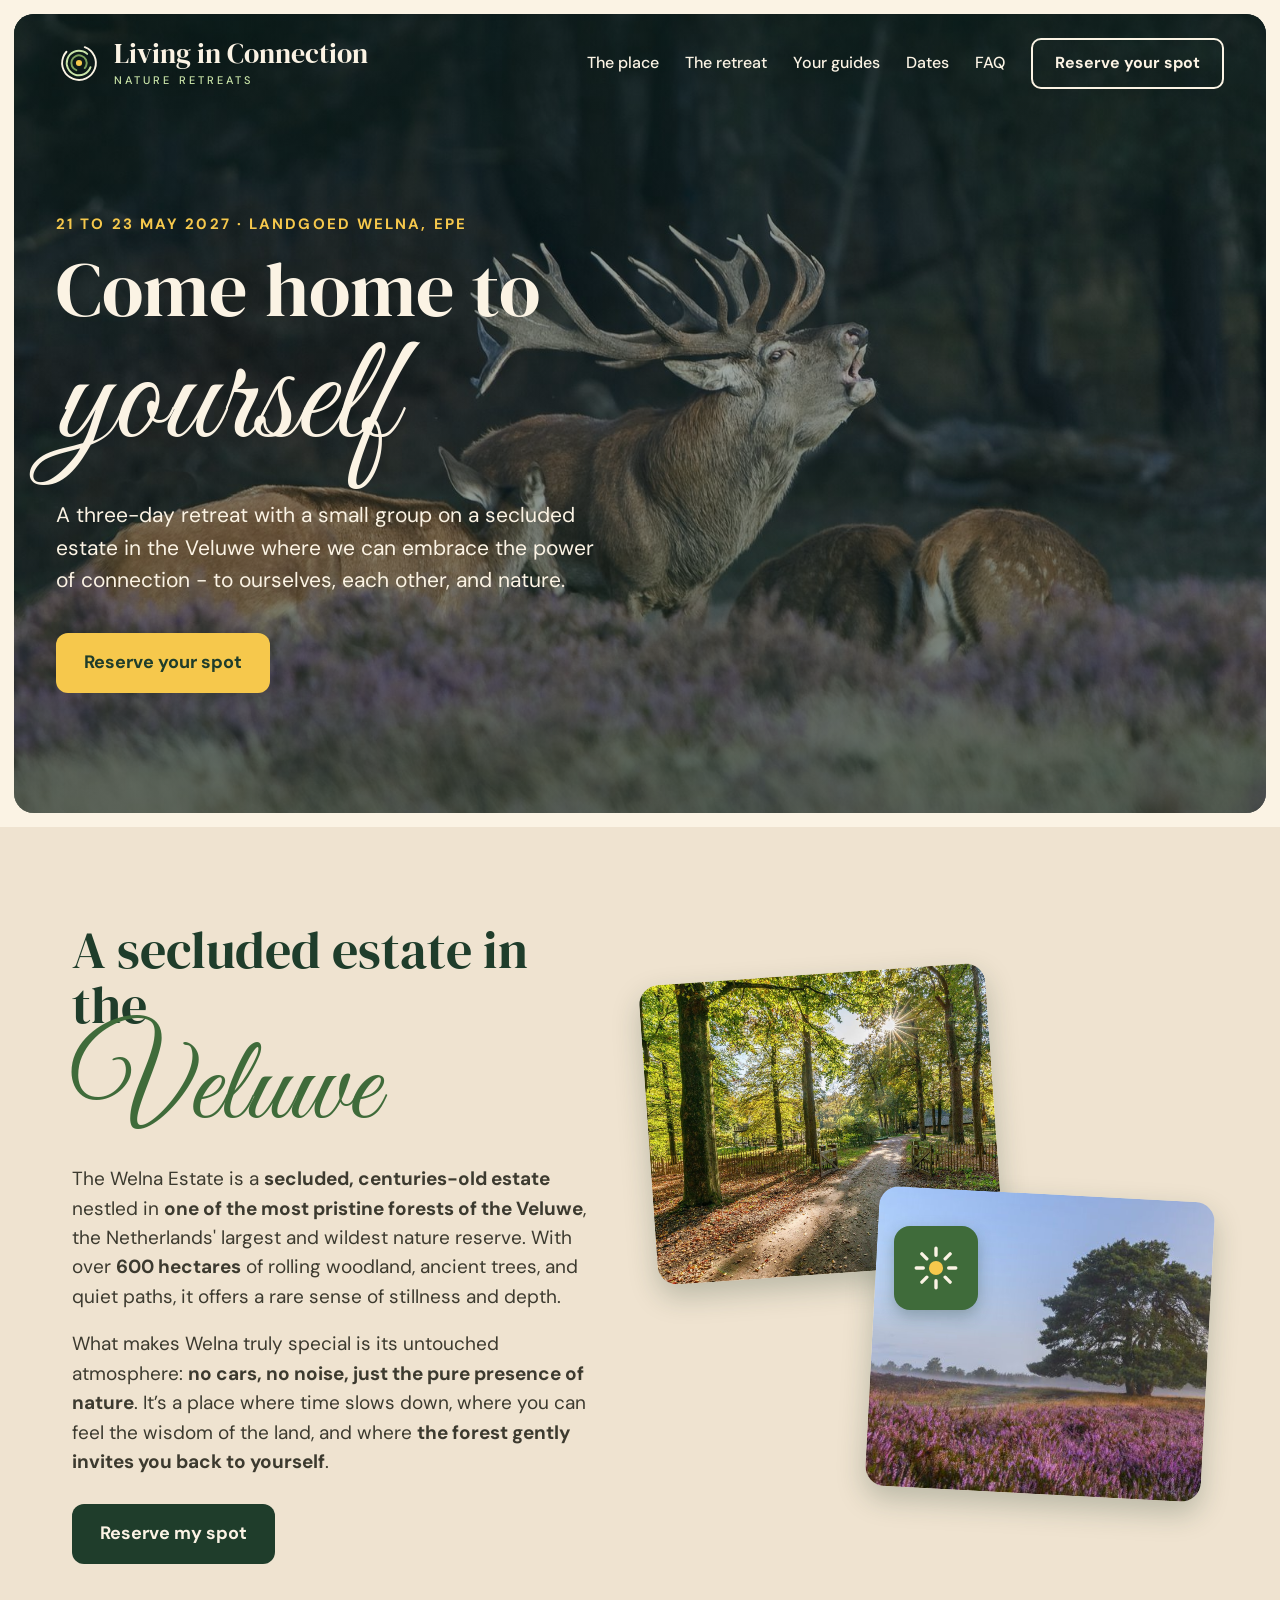
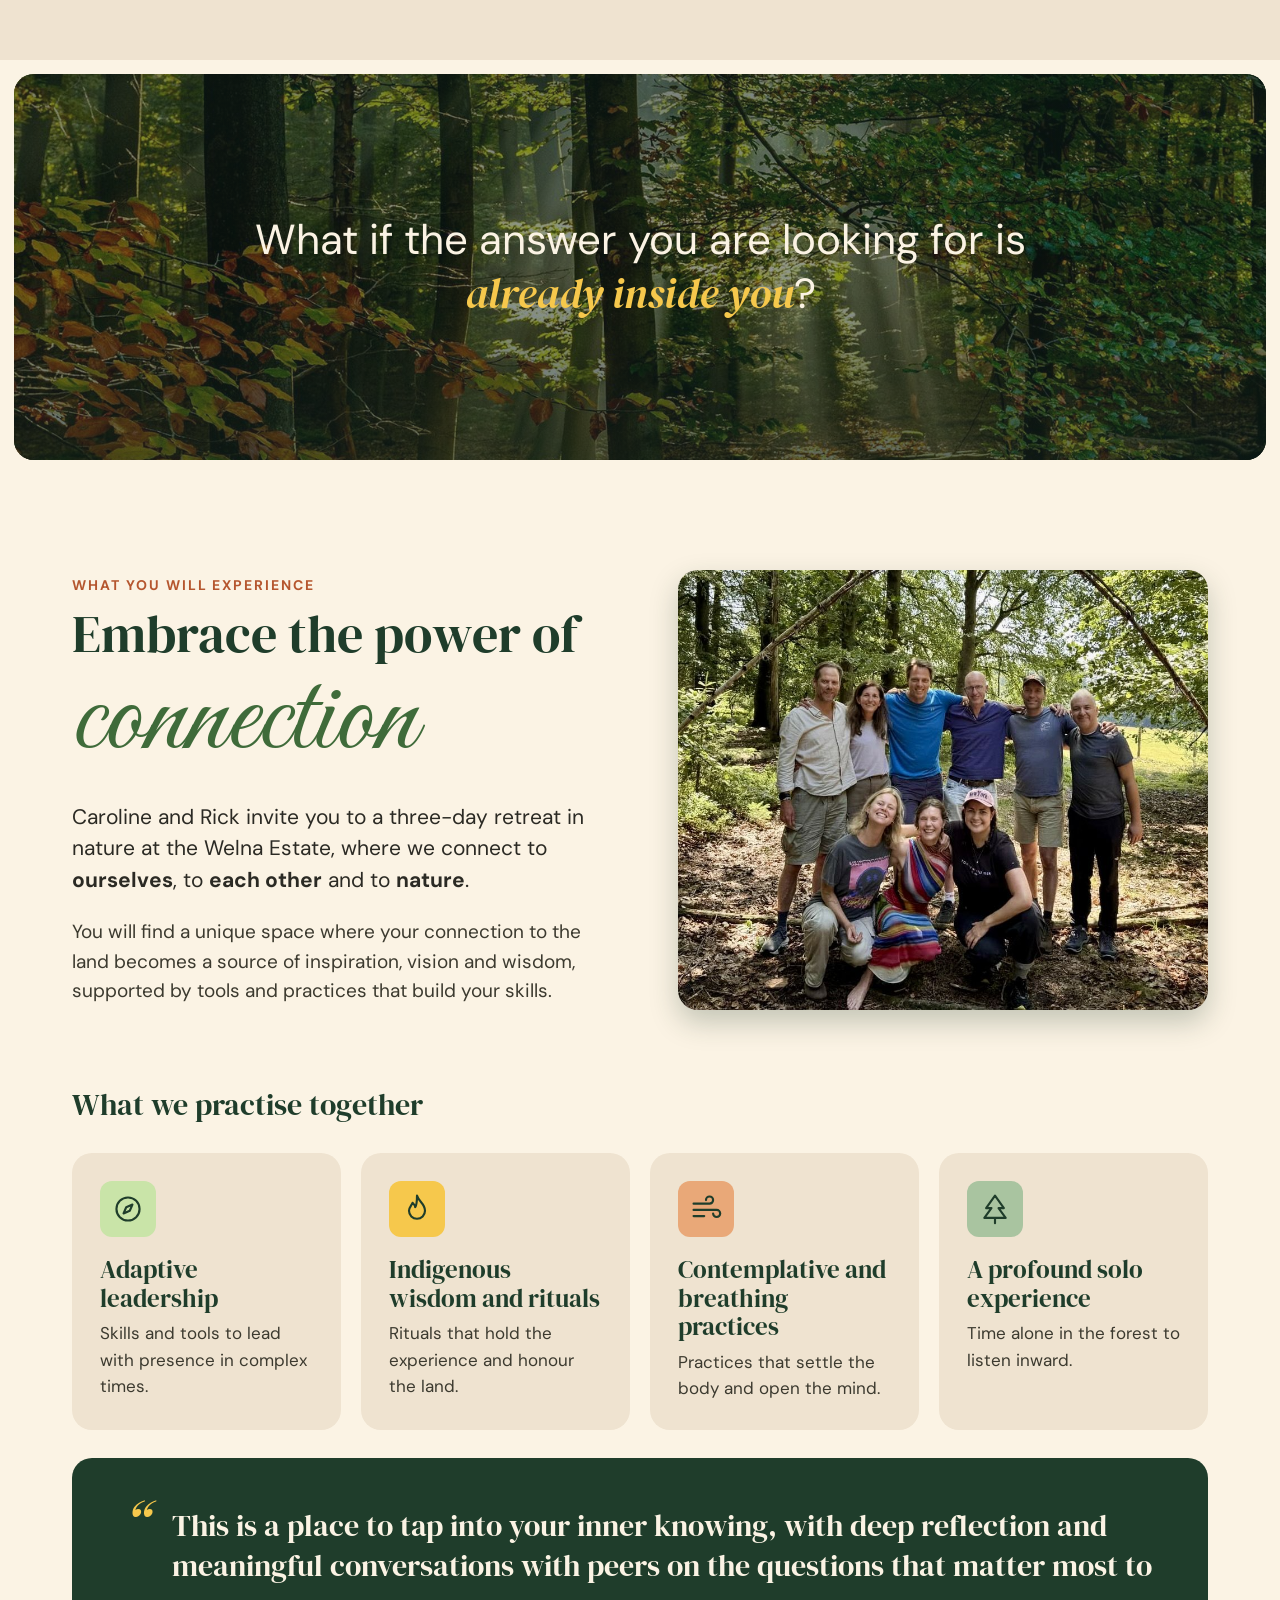
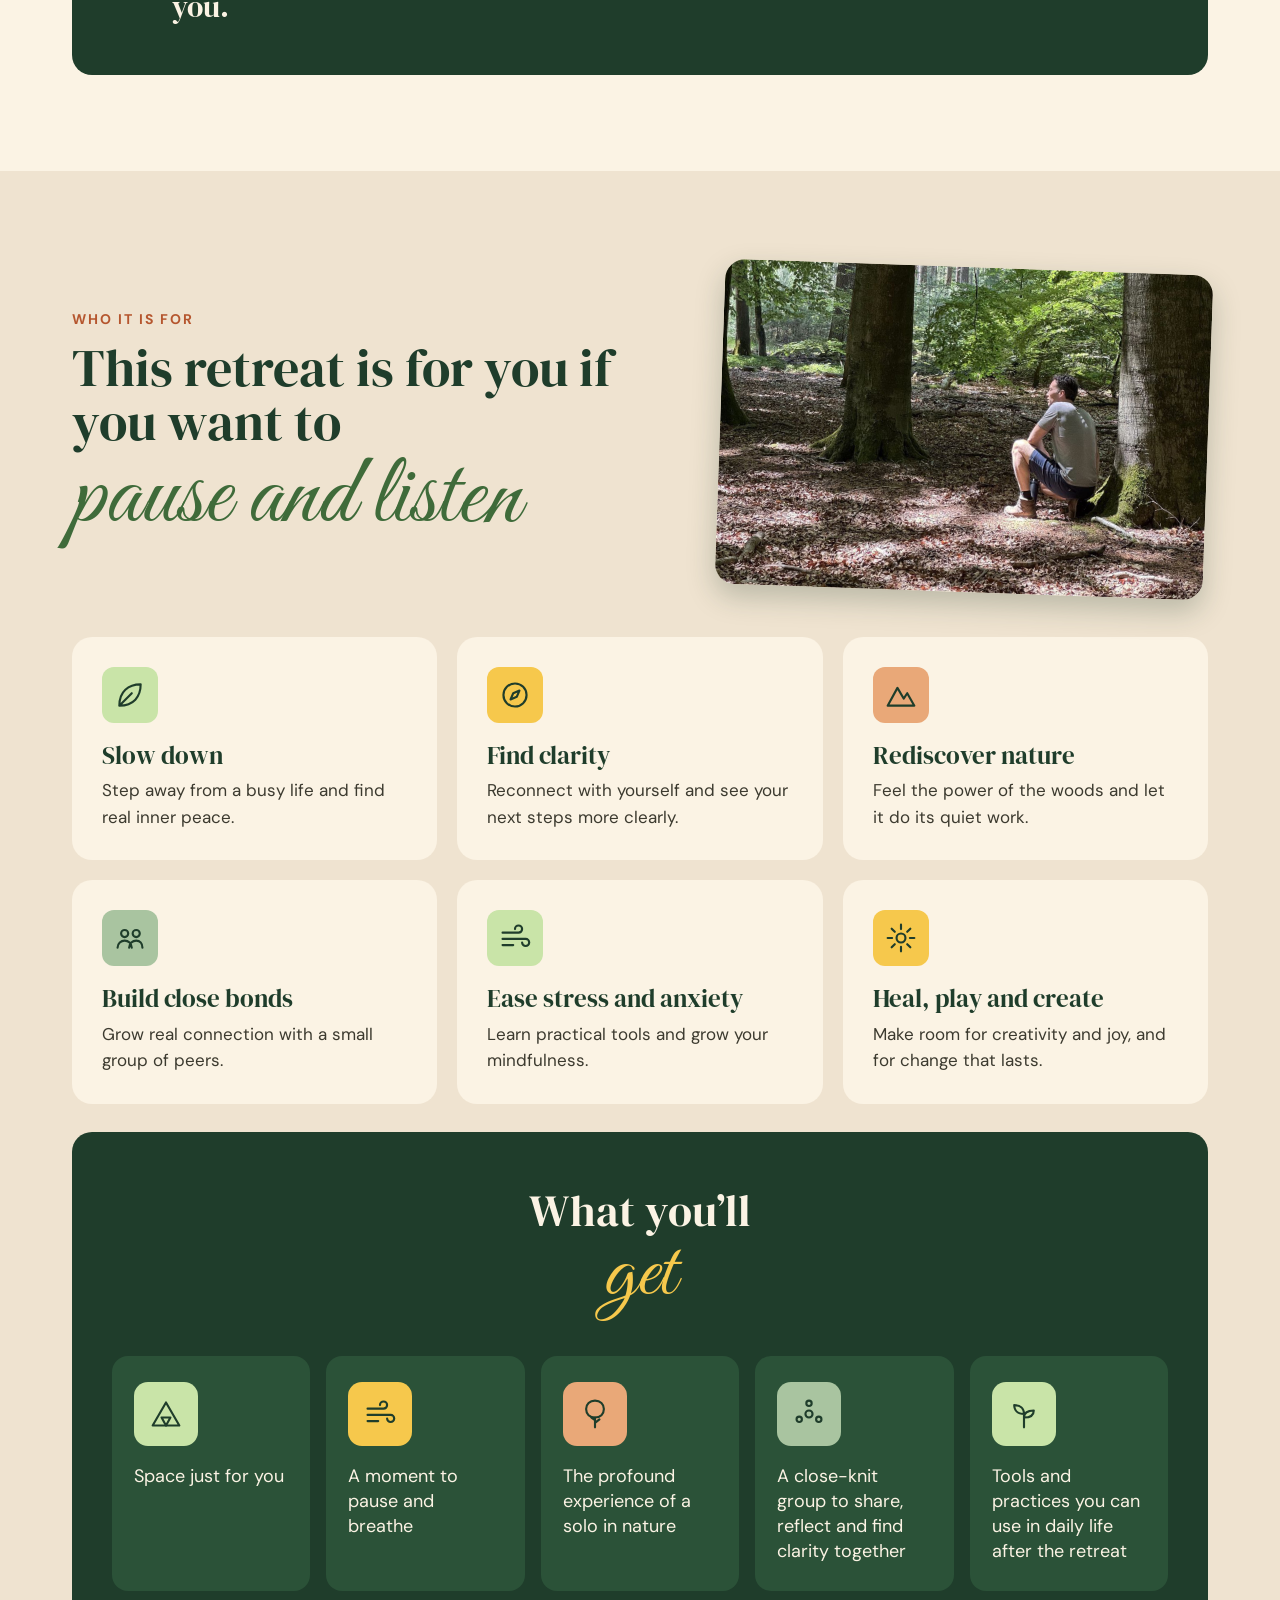
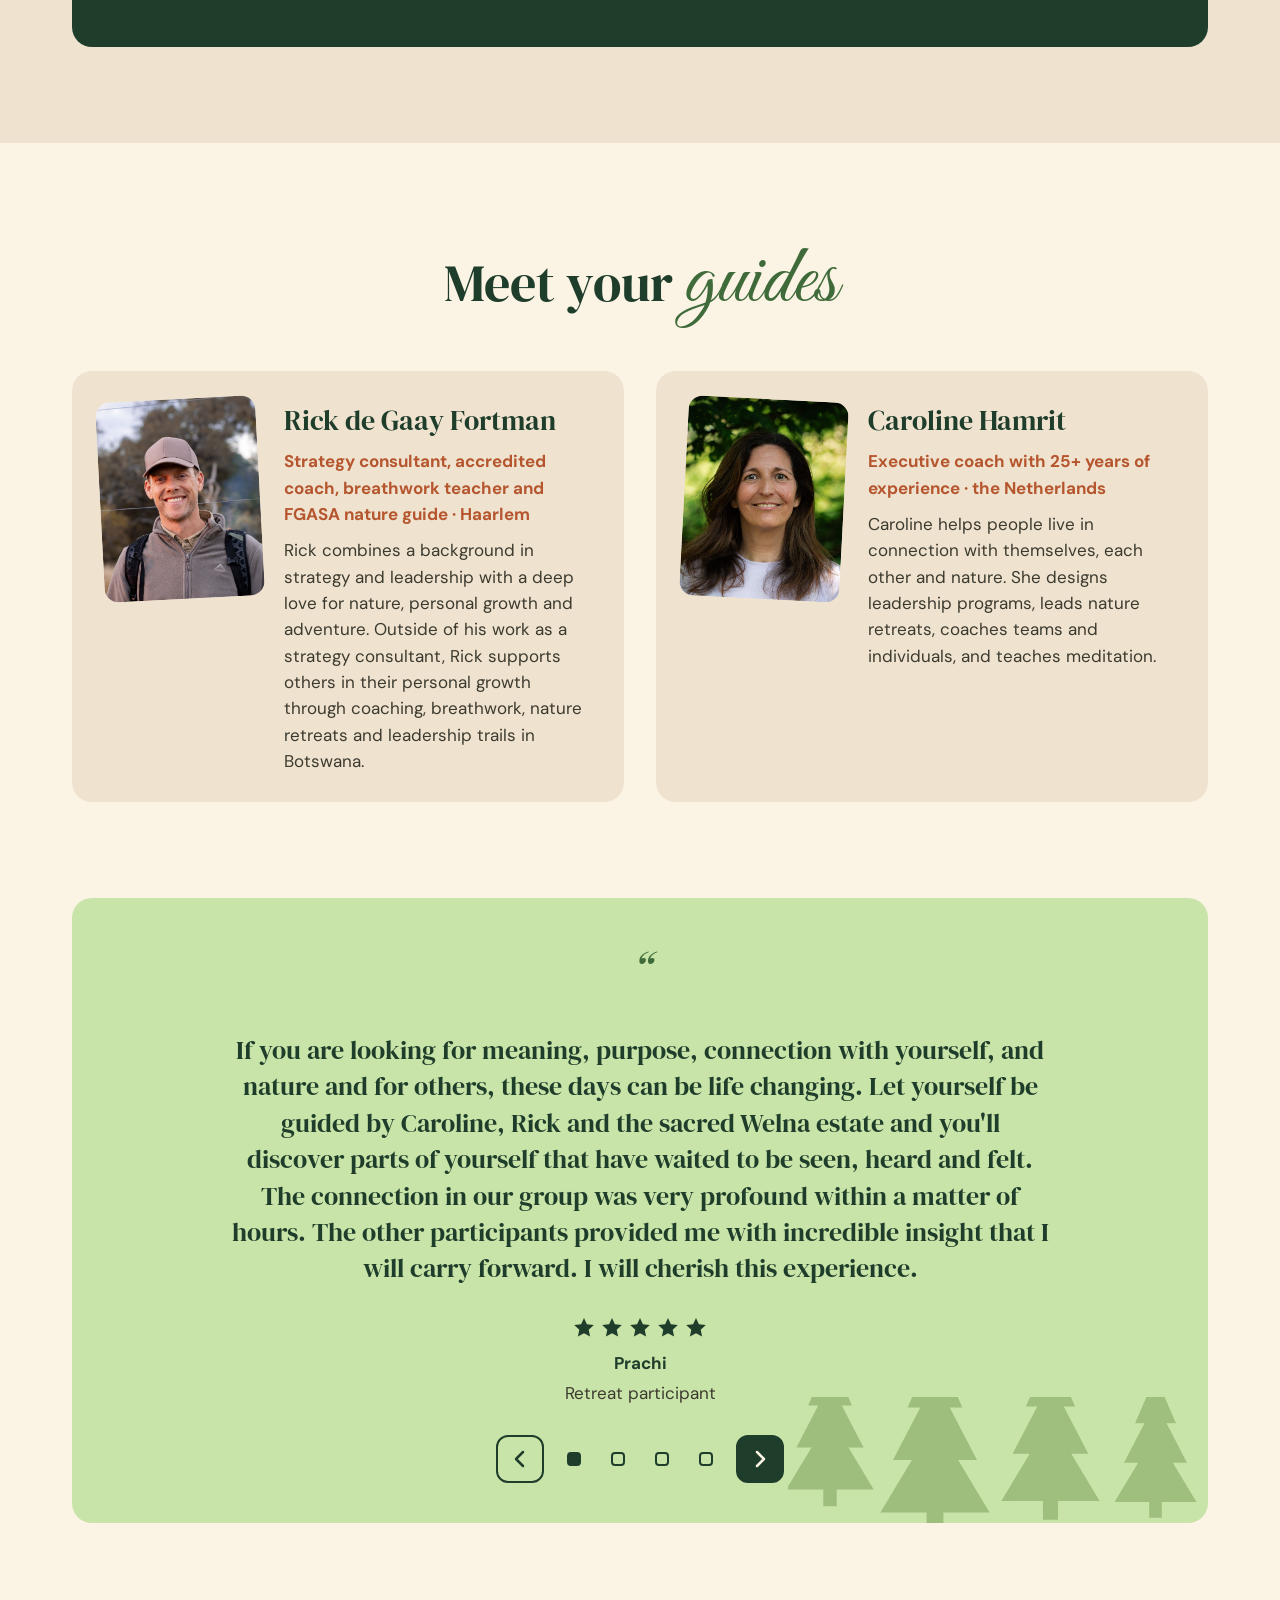
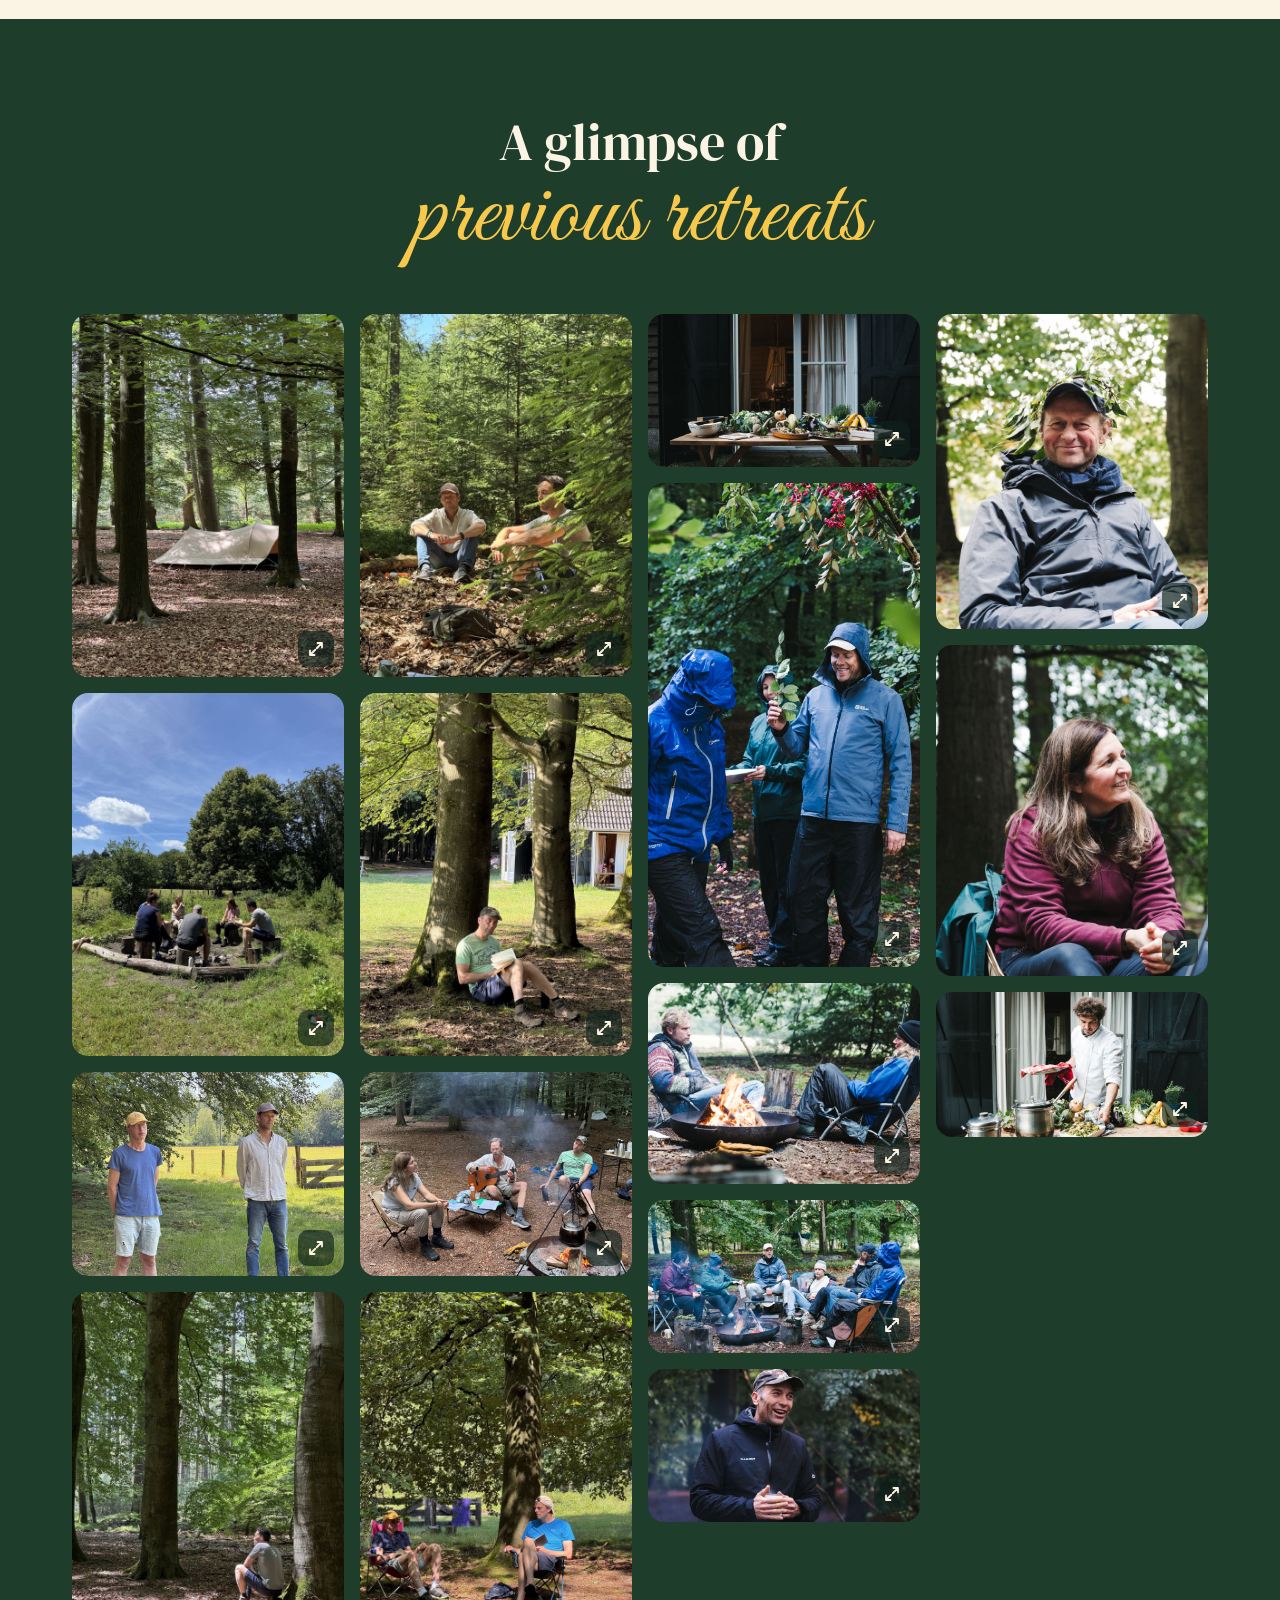
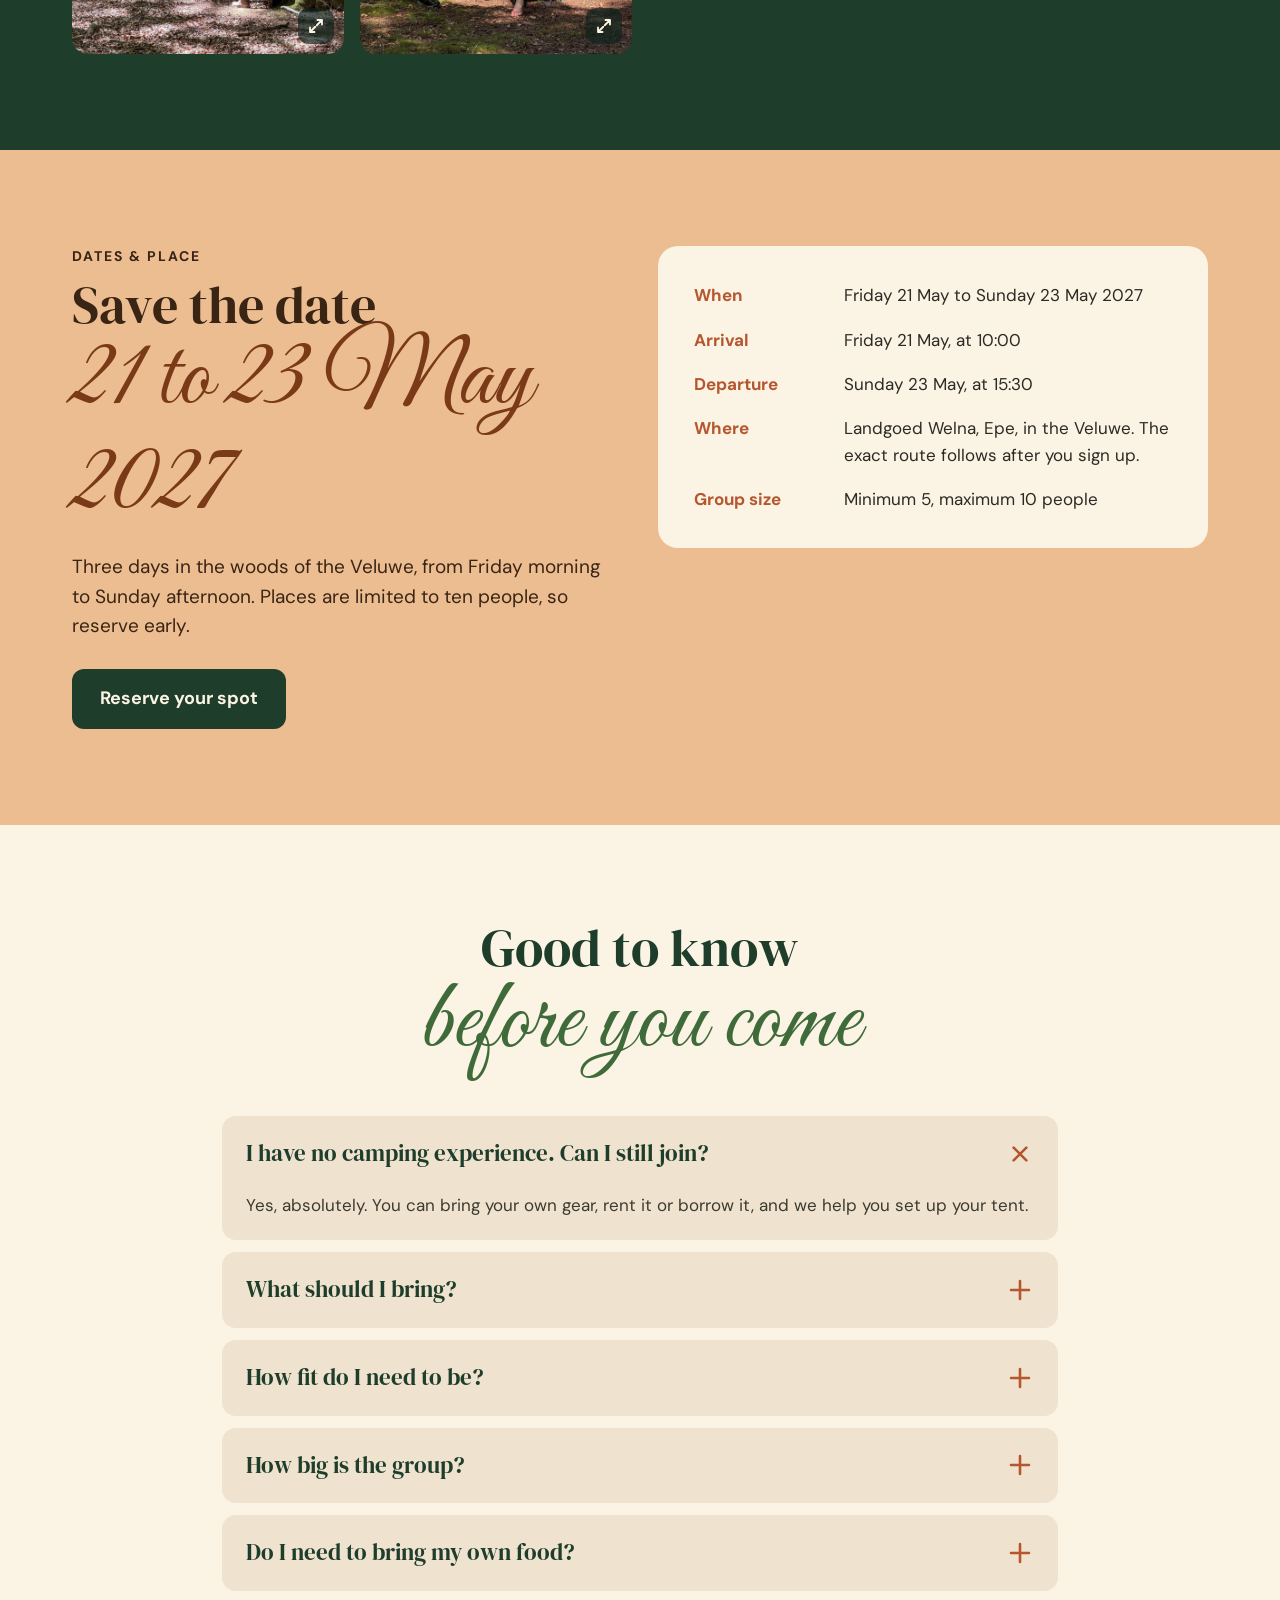
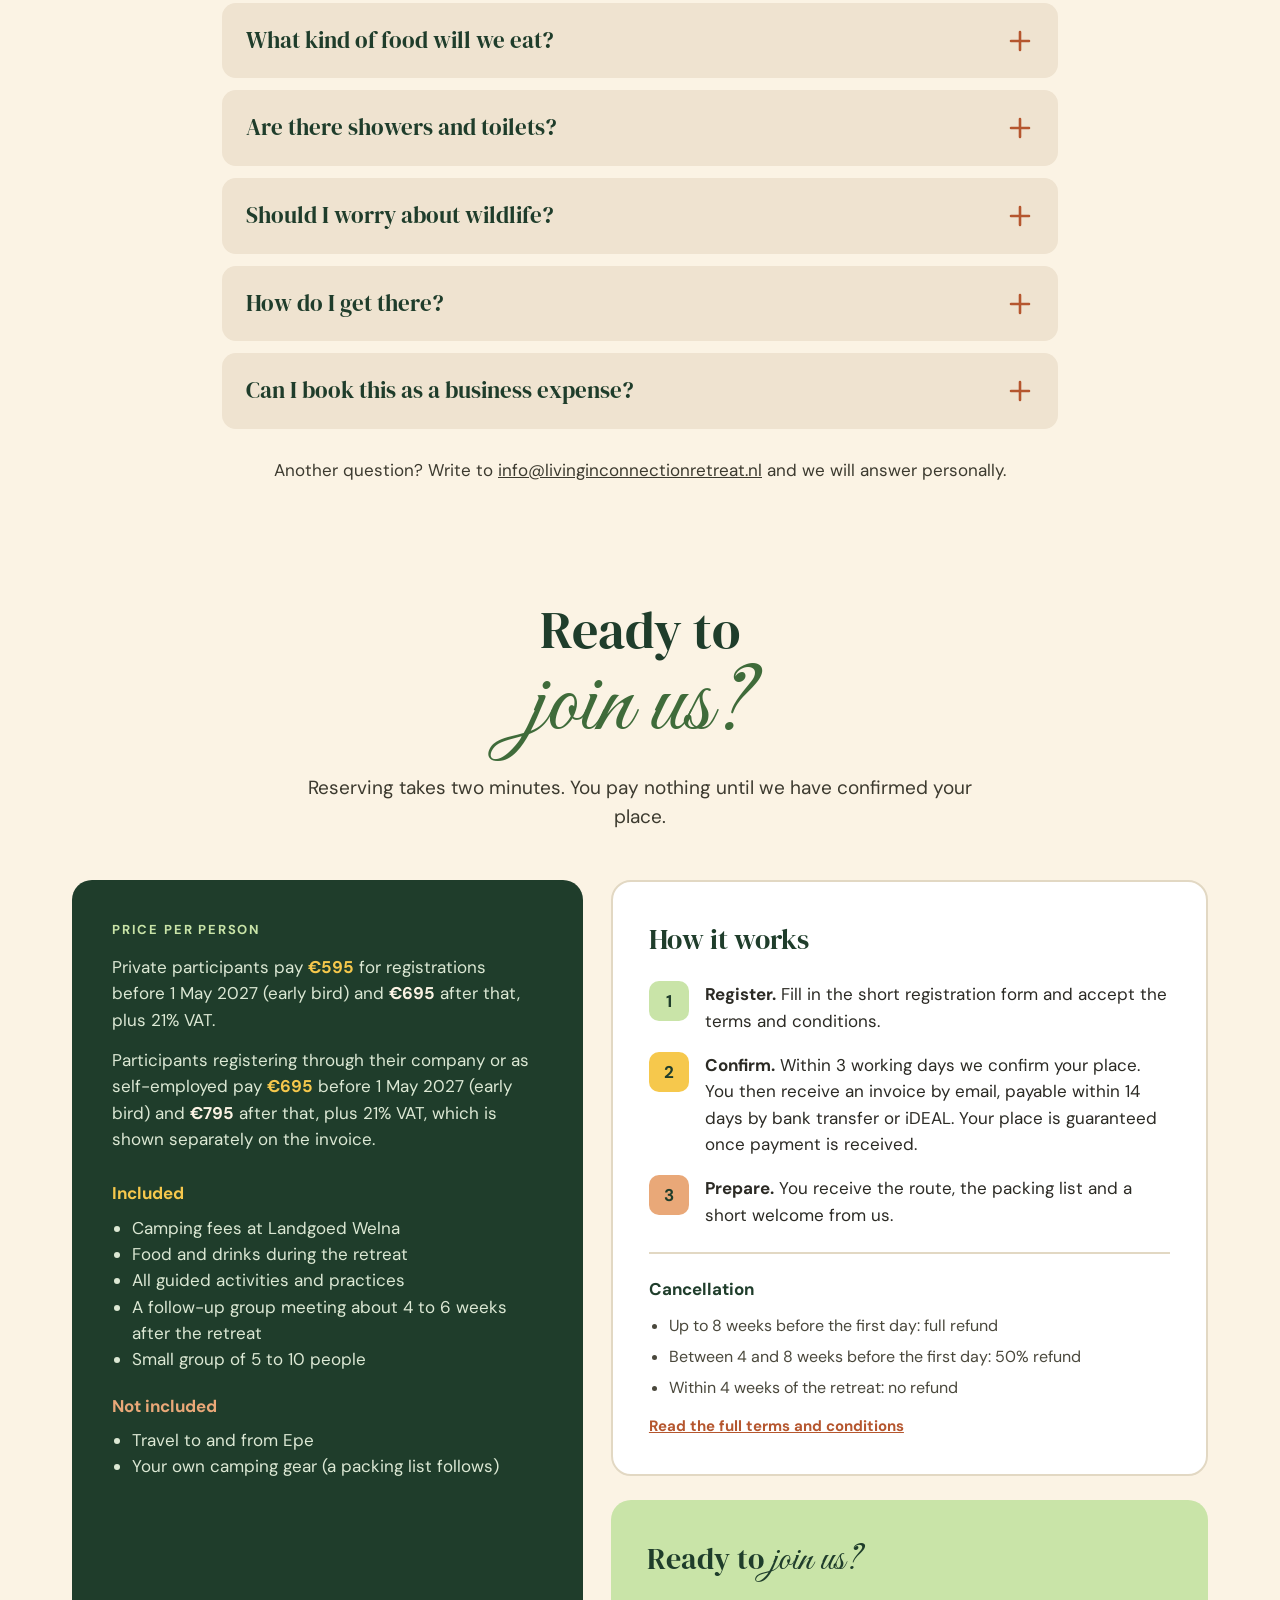
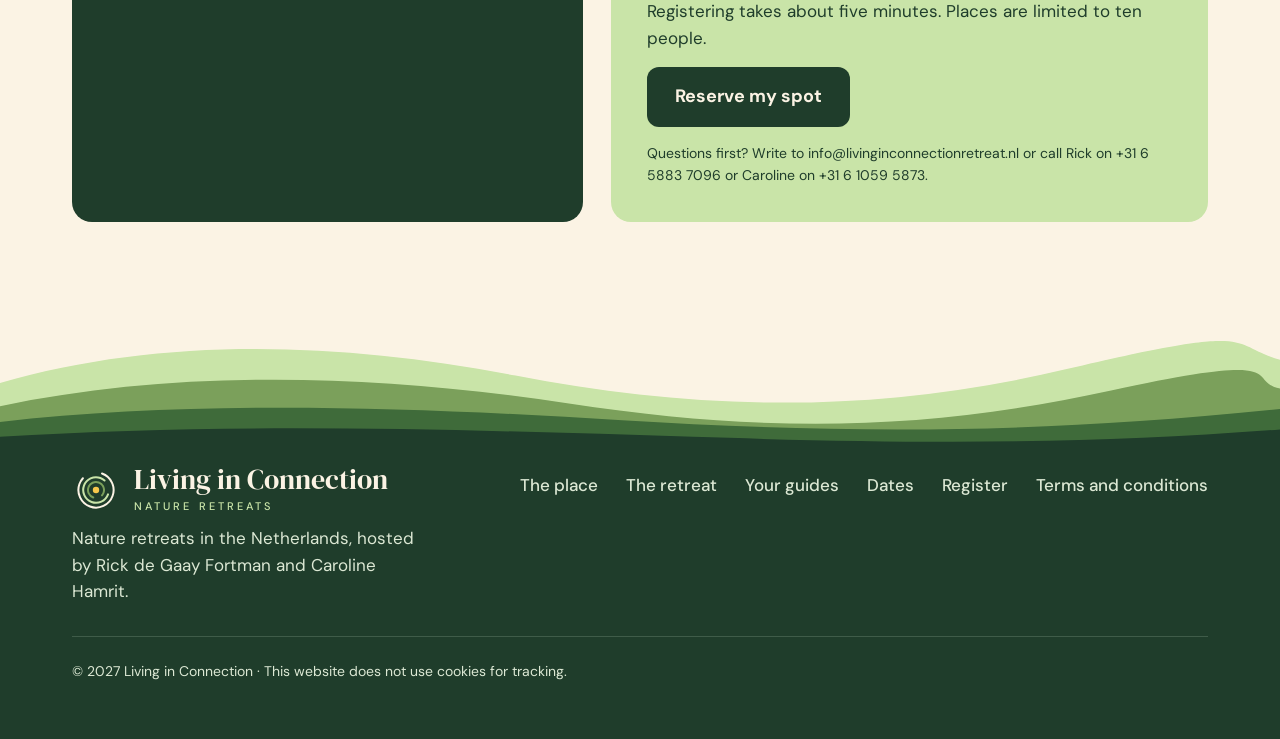
==== index.html @ 6063689f "Place section: new photos (sunlit lane, lone pine over heather) Co-Authored-By: Claude Sonnet 5.5 <n" ====
<!doctype html>
<html lang="en">
<head>
<meta charset="utf-8">
<meta name="viewport" content="width=device-width,initial-scale=1">
<title>Nature Retreat in the Veluwe | Living in Connection | 21–23 May 2027</title>
<meta name="description" content="A three-day nature retreat with a small group on a secluded estate in the Veluwe. Connect with yourself, each other and nature. 21 to 23 May 2027.">
<link rel="canonical" href="https://livinginconnectionretreat.nl/">
<link rel="icon" href="/favicon.svg" type="image/svg+xml">
<meta property="og:type" content="website"><meta property="og:title" content="Living in Connection Nature Retreat | 21–23 May 2027, Landgoed Welna, Epe"><meta property="og:description" content="A three-day nature retreat with a small group on a secluded estate in the Veluwe. Connect with yourself, each other and nature. 21 to 23 May 2027."><meta property="og:url" content="https://livinginconnectionretreat.nl/"><meta property="og:image" content="https://livinginconnectionretreat.nl/images/hero.jpg?v=3">
<link rel="preload" href="/fonts/dm-serif-display-latin-400-normal.woff2" as="font" type="font/woff2" crossorigin>
<link rel="stylesheet" href="/fonts/fonts.css">
<link rel="stylesheet" href="/css/style.css?v=4">
<script type="application/ld+json">{"@context": "https://schema.org", "@graph": [{"@type": "Organization", "@id": "https://livinginconnectionretreat.nl/#org", "name": "Living in Connection", "url": "https://livinginconnectionretreat.nl/", "logo": "https://livinginconnectionretreat.nl/favicon.svg", "email": "info@livinginconnectionretreat.nl", "founder": [{"@type": "Person", "name": "Rick de Gaay Fortman"}, {"@type": "Person", "name": "Caroline Hamrit"}]}, {"@type": "Event", "name": "Living in Connection Nature Retreat", "description": "A three-day nature retreat with a small group on a secluded estate in the Veluwe: connection to yourself, each other and nature.", "startDate": "2027-05-21T10:00:00+02:00", "endDate": "2027-05-23T15:30:00+02:00", "eventStatus": "https://schema.org/EventScheduled", "eventAttendanceMode": "https://schema.org/OfflineEventAttendanceMode", "location": {"@type": "Place", "name": "Landgoed Welna", "address": {"@type": "PostalAddress", "addressLocality": "Epe", "addressRegion": "Gelderland", "addressCountry": "NL"}}, "image": ["https://livinginconnectionretreat.nl/images/hero.jpg?v=3"], "organizer": {"@id": "https://livinginconnectionretreat.nl/#org"}, "maximumAttendeeCapacity": 10, "offers": [{"@type": "Offer", "name": "Early bird, private (excl. 21% VAT)", "price": "595", "priceCurrency": "EUR", "validThrough": "2027-05-01", "availability": "https://schema.org/InStock", "url": "https://livinginconnectionretreat.nl/register/"}, {"@type": "Offer", "name": "Early bird, business (excl. 21% VAT)", "price": "695", "priceCurrency": "EUR", "validThrough": "2027-05-01", "availability": "https://schema.org/InStock", "url": "https://livinginconnectionretreat.nl/register/"}]}]}</script>
</head>
<body>
<a href="#main" class="hp">Skip to content</a>
<header class="hero tall" id="top">
<img class="bg" style="transform:scaleX(-1)" src="/images/hero.jpg?v=3" alt="Red deer stag roaring among heather on the Veluwe" fetchpriority="high"><div class="shade"></div>
<div class="topbar"><a class="brand" href="/" aria-label="Living in Connection, home"><svg viewBox="0 0 120 120" width="46" height="46" aria-hidden="true" style="display:block;flex:0 0 46px"><circle cx="60" cy="60" r="44" fill="none" stroke="#FBF3E4" stroke-width="5" stroke-linecap="round" stroke-dasharray="222.7 53.8" transform="rotate(-70 60 60)"/><circle cx="60" cy="60" r="32" fill="none" stroke="#C9E4A8" stroke-width="5" stroke-linecap="round" stroke-dasharray="162 39.1" transform="rotate(20 60 60)"/><circle cx="60" cy="60" r="20" fill="none" stroke="#7BA05B" stroke-width="5" stroke-linecap="round" stroke-dasharray="101.2 24.5" transform="rotate(110 60 60)"/><circle cx="60" cy="60" r="8" fill="#F6C84C"/></svg><span><span class="t1">Living in Connection</span><span class="t2">Nature retreats</span></span></a><nav class="main" aria-label="Main"><a href="#welna">The place</a><a href="#retreat">The retreat</a><a href="#hosts">Your guides</a><a href="#dates">Dates</a><a href="#faq">FAQ</a><a class="cta" href="/register/">Reserve your spot</a></nav></div>
<div class="hero-body">
<p class="kick">21 to 23 May 2027 · Landgoed Welna, Epe</p>
<h1>Come home to</h1><span class="script s-xl">yourself</span>
<p class="lead">A three-day retreat with a small group on a secluded estate in the Veluwe where we can embrace the power of connection - to ourselves, each other, and nature.</p>
<a class="btn sun" href="/register/">Reserve your spot</a>
</div></header>
<main id="main">
<section class="place" id="welna"><div class="wrap row">
<div class="col"><h2 class="h">A secluded estate in the</h2><span class="script s-lg" style="margin:-4px 0 10px;color:var(--fern)">Veluwe</span>
<p style="margin:0 0 18px;font-size:19px;color:var(--soft)">The Welna Estate is a <strong>secluded, centuries-old estate</strong> nestled in <strong>one of the most pristine forests of the Veluwe</strong>, the Netherlands' largest and wildest nature reserve. With over <strong>600 hectares</strong> of rolling woodland, ancient trees, and quiet paths, it offers a rare sense of stillness and depth.</p>
<p style="margin:0 0 28px;font-size:19px;color:var(--soft)">What makes Welna truly special is its untouched atmosphere: <strong>no cars, no noise, just the pure presence of nature</strong>. It’s a place where time slows down, where you can feel the wisdom of the land, and where <strong>the forest gently invites you back to yourself</strong>.</p>
<a class="btn" href="/register/">Reserve my spot</a></div>
<div class="collage"><div class="ph a"><img src="/images/place-lane.jpg" alt="Sunbeams over a forest lane on Landgoed Welna" loading="lazy"></div><div class="ph b"><img src="/images/place-pine.jpg" alt="A lone pine tree above purple heather on the Veluwe" loading="lazy"></div>
<div class="sunbadge"><svg width="48" height="48" viewBox="0 0 34 34" aria-hidden="true"><circle cx="17" cy="17" r="5" fill="#F6C84C"/><g stroke="#FBF3E4" stroke-width="2.4" stroke-linecap="round"><path d="M17 3v5M17 26v5M3 17h5M26 17h5M7 7l3.5 3.5M23.5 23.5L27 27M27 7l-3.5 3.5M10.5 23.5L7 27"/></g></svg></div></div>
</div></section>
<div class="band"><img src="/images/intro.jpg" alt="Sunbeams through the autumn forest at Landgoed Welna" loading="lazy"><div class="shade"></div><p>What if the answer you are looking for is <em>already inside you</em>?</p></div>
<section id="retreat" style="padding:96px 0"><div class="wrap">
<div class="row"><div class="col" style="flex-basis:460px"><p class="eyebrow">What you will experience</p><h2 class="h">Embrace the power of</h2><span class="script s-lg" style="margin:-4px 0 18px;color:var(--fern)">connection</span>
<p style="font-size:21px;line-height:1.5">Caroline and Rick invite you to a three-day retreat in nature at the Welna Estate, where we connect to <strong>ourselves</strong>, to <strong>each other</strong> and to <strong>nature</strong>.</p>
<p style="margin:0;font-size:19px;color:var(--soft)">You will find a unique space where your connection to the land becomes a source of inspiration, vision and wisdom, supported by tools and practices that build your skills.</p></div>
<div class="col" style="flex-basis:440px"><img src="/images/group.jpg" alt="A happy group of participants and hosts in the forest" loading="lazy" style="display:block;width:100%;height:440px;object-fit:cover;border-radius:20px;box-shadow:0 12px 28px rgba(31,61,43,.25)"></div></div>
<p class="serif" style="margin:72px 0 24px;font-size:30px;color:var(--forest)">What we practise together</p>
<div class="cards">
<div class="card"><div class="ico " style="background:#C9E4A8"><svg width="32" height="32" viewBox="0 0 36 36" fill="none" stroke="#1F3D2B" stroke-width="2.4" stroke-linecap="round" stroke-linejoin="round" aria-hidden="true"><circle cx="18" cy="18" r="13"/><path d="M23 13l-3 7-7 3 3-7z"/></svg></div><h3>Adaptive leadership</h3><p>Skills and tools to lead with presence in complex times.</p></div>
<div class="card"><div class="ico " style="background:#F6C84C"><svg width="32" height="32" viewBox="0 0 36 36" fill="none" stroke="#1F3D2B" stroke-width="2.4" stroke-linecap="round" stroke-linejoin="round" aria-hidden="true"><path d="M18 3c2 7 9 9 9 17a9 9 0 0 1-18 0c0-4 3-6 4-9 2 2 3 3 3 5 2-3 2-8 2-13z"/></svg></div><h3>Indigenous wisdom and rituals</h3><p>Rituals that hold the experience and honour the land.</p></div>
<div class="card"><div class="ico " style="background:#E9A878"><svg width="32" height="32" viewBox="0 0 36 36" fill="none" stroke="#1F3D2B" stroke-width="2.4" stroke-linecap="round" stroke-linejoin="round" aria-hidden="true"><path d="M4 12h18a4 4 0 1 0-4-4M4 19h26a4 4 0 1 1-4 4M4 26h12"/></svg></div><h3>Contemplative and breathing practices</h3><p>Practices that settle the body and open the mind.</p></div>
<div class="card"><div class="ico " style="background:#A9C4A0"><svg width="32" height="32" viewBox="0 0 36 36" fill="none" stroke="#1F3D2B" stroke-width="2.4" stroke-linecap="round" stroke-linejoin="round" aria-hidden="true"><path d="M18 3L8 17h6L6 28h24L22 17h6zM18 28v6"/></svg></div><h3>A profound solo experience</h3><p>Time alone in the forest to listen inward.</p></div>
</div>
<div class="quote"><p class="qm" aria-hidden="true">“</p><p class="q">This is a place to tap into your inner knowing, with deep reflection and meaningful conversations with peers on the questions that matter most to you.</p></div>
</div></section>
<section id="who" style="background:var(--sand);padding:96px 0"><div class="wrap">
<div class="row" style="gap:40px;margin:0 0 44px"><div class="col" style="flex-basis:460px"><p class="eyebrow">Who it is for</p><h2 class="h">This retreat is for you if you want to</h2><span class="script s-md" style="margin-top:-4px;color:var(--fern)">pause and listen</span></div>
<img src="/images/who.jpg" alt="A participant sitting quietly among tall beech trees in the forest" loading="lazy" style="flex:1 1 340px;min-width:0;aspect-ratio:3/2;height:auto;object-fit:cover;border-radius:20px;transform:rotate(2deg);box-shadow:0 12px 28px rgba(31,61,43,.25)"></div>
<div class="slider" id="who-slider" role="region" aria-roledescription="carousel" aria-label="Who this retreat is for">
<div class="track" tabindex="0">

<div class="card"><div class="ico " style="background:#C9E4A8"><svg width="32" height="32" viewBox="0 0 36 36" fill="none" stroke="#1F3D2B" stroke-width="2.4" stroke-linecap="round" stroke-linejoin="round" aria-hidden="true"><path d="M6 30C6 14 16 6 30 6c0 14-8 24-24 24zM6 30L20 16"/></svg></div><h3>Slow down</h3><p>Step away from a busy life and find real inner peace.</p></div>
<div class="card"><div class="ico " style="background:#F6C84C"><svg width="32" height="32" viewBox="0 0 36 36" fill="none" stroke="#1F3D2B" stroke-width="2.4" stroke-linecap="round" stroke-linejoin="round" aria-hidden="true"><circle cx="18" cy="18" r="13"/><path d="M23 13l-3 7-7 3 3-7z"/></svg></div><h3>Find clarity</h3><p>Reconnect with yourself and see your next steps more clearly.</p></div>
<div class="card"><div class="ico " style="background:#E9A878"><svg width="32" height="32" viewBox="0 0 36 36" fill="none" stroke="#1F3D2B" stroke-width="2.4" stroke-linecap="round" stroke-linejoin="round" aria-hidden="true"><path d="M3 30L14 10l7 12 4-6 8 14z"/></svg></div><h3>Rediscover nature</h3><p>Feel the power of the woods and let it do its quiet work.</p></div>
<div class="card"><div class="ico " style="background:#A9C4A0"><svg width="32" height="32" viewBox="0 0 36 36" fill="none" stroke="#1F3D2B" stroke-width="2.4" stroke-linecap="round" stroke-linejoin="round" aria-hidden="true"><circle cx="12" cy="13" r="4"/><circle cx="25" cy="13" r="4"/><path d="M4 29c0-5 4-8 8-8s8 3 8 8M17 29c0-5 4-8 8-8s7 3 7 8"/></svg></div><h3>Build close bonds</h3><p>Grow real connection with a small group of peers.</p></div>
<div class="card"><div class="ico " style="background:#C9E4A8"><svg width="32" height="32" viewBox="0 0 36 36" fill="none" stroke="#1F3D2B" stroke-width="2.4" stroke-linecap="round" stroke-linejoin="round" aria-hidden="true"><path d="M4 12h18a4 4 0 1 0-4-4M4 19h26a4 4 0 1 1-4 4M4 26h12"/></svg></div><h3>Ease stress and anxiety</h3><p>Learn practical tools and grow your mindfulness.</p></div>
<div class="card"><div class="ico " style="background:#F6C84C"><svg width="32" height="32" viewBox="0 0 36 36" fill="none" stroke="#1F3D2B" stroke-width="2.4" stroke-linecap="round" stroke-linejoin="round" aria-hidden="true"><circle cx="18" cy="18" r="5"/><path d="M18 3v5M18 28v5M3 18h5M28 18h5M7.5 7.5l3.5 3.5M25 25l3.5 3.5M28.5 7.5L25 11M11 25l-3.5 3.5"/></svg></div><h3>Heal, play and create</h3><p>Make room for creativity and joy, and for change that lasts.</p></div>
</div>
<div class="sctl"><button type="button" class="nb" data-sprev aria-label="Previous"><svg width="22" height="22" viewBox="0 0 22 22" fill="none" stroke="#1F3D2B" stroke-width="2.5" stroke-linecap="round" stroke-linejoin="round" aria-hidden="true"><path d="M14 4L7 11l7 7"/></svg></button><button type="button" class="nb fill" data-snext aria-label="Next"><svg width="22" height="22" viewBox="0 0 22 22" fill="none" stroke="#FBF3E4" stroke-width="2.5" stroke-linecap="round" stroke-linejoin="round" aria-hidden="true"><path d="M8 4l7 7-7 7"/></svg></button></div>
</div>
<div class="get"><div style="text-align:center;margin:0 0 36px"><p class="serif" style="margin:0;font-size:clamp(32px,5vw,44px);line-height:1.05">What you’ll</p><span class="script s-sm" style="margin-top:-2px;color:var(--sun)">get</span></div>
<ul>
<li><div class="ico " style="background:#C9E4A8"><svg width="32" height="32" viewBox="0 0 36 36" fill="none" stroke="#1F3D2B" stroke-width="2.4" stroke-linecap="round" stroke-linejoin="round" aria-hidden="true"><path d="M3 31L18 5l15 26z"/><path d="M18 31l-5-9h10z"/></svg></div><span>Space just for you</span></li>
<li><div class="ico " style="background:#F6C84C"><svg width="32" height="32" viewBox="0 0 36 36" fill="none" stroke="#1F3D2B" stroke-width="2.4" stroke-linecap="round" stroke-linejoin="round" aria-hidden="true"><path d="M4 12h18a4 4 0 1 0-4-4M4 19h26a4 4 0 1 1-4 4M4 26h12"/></svg></div><span>A moment to pause and breathe</span></li>
<li><div class="ico " style="background:#E9A878"><svg width="32" height="32" viewBox="0 0 36 36" fill="none" stroke="#1F3D2B" stroke-width="2.4" stroke-linecap="round" stroke-linejoin="round" aria-hidden="true"><path d="M18 3c6 0 10 4 10 9.5S24 22 18 22 8 18 8 12.5 12 3 18 3z"/><path d="M18 22v11M18 28l5-4M18 25l-4-3"/></svg></div><span>The profound experience of a solo in nature</span></li>
<li><div class="ico " style="background:#A9C4A0"><svg width="32" height="32" viewBox="0 0 36 36" fill="none" stroke="#1F3D2B" stroke-width="2.4" stroke-linecap="round" stroke-linejoin="round" aria-hidden="true"><circle cx="18" cy="18" r="4"/><circle cx="18" cy="6" r="3"/><circle cx="29" cy="24" r="3"/><circle cx="7" cy="24" r="3"/></svg></div><span>A close-knit group to share, reflect and find clarity together</span></li>
<li><div class="ico " style="background:#C9E4A8"><svg width="32" height="32" viewBox="0 0 36 36" fill="none" stroke="#1F3D2B" stroke-width="2.4" stroke-linecap="round" stroke-linejoin="round" aria-hidden="true"><path d="M18 33V18M18 18c0-6-4-10-11-10 0 6 4 10 11 10zM18 22c0-5 4-8 11-8 0 5-4 8-11 8z"/></svg></div><span>Tools and practices you can use in daily life after the retreat</span></li>
</ul></div>
</div></section>
<section id="hosts" class="wrap" style="padding-top:96px;padding-bottom:56px">
<h2 class="h" style="margin:0 0 44px;text-align:center">Meet your <span class="script s-sm" style="display:inline;color:var(--fern)">guides</span></h2>
<div class="hosts">
<div class="host"><img src="/images/rick.jpg" alt="Portrait of Rick" loading="lazy" style="transform:rotate(-3deg)"><div><h3>Rick de Gaay Fortman</h3><p class="role">Strategy consultant, accredited coach, breathwork teacher and FGASA nature guide · Haarlem</p><p>Rick combines a background in strategy and leadership with a deep love for nature, personal growth and adventure. Outside of his work as a strategy consultant, Rick supports others in their personal growth through coaching, breathwork, nature retreats and leadership trails in Botswana.</p></div></div>
<div class="host"><img src="/images/caroline.jpg" alt="Portrait of Caroline" loading="lazy" style="transform:rotate(3deg)"><div><h3>Caroline Hamrit</h3><p class="role">Executive coach with 25+ years of experience · the Netherlands</p><p>Caroline helps people live in connection with themselves, each other and nature. She designs leadership programs, leads nature retreats, coaches teams and individuals, and teaches meditation.</p></div></div>
</div></section>
<div class="wrap" style="padding-top:40px;padding-bottom:96px"><div class="tst" id="tst">
<svg viewBox="0 0 400 120" preserveAspectRatio="xMaxYMax slice" aria-hidden="true" style="position:absolute;right:0;bottom:0;width:420px;height:126px;opacity:.55"><g fill="#7BA05B"><path transform="translate(40 40) scale(0.8)" d="M0-100L-26-40H-14L-40 10H-22L-52 60H-8V80H8V60H52L22 10H40L14-40H26Z"/><path transform="translate(140 50) scale(1)" d="M0-100L-26-40H-14L-40 10H-22L-52 60H-8V80H8V60H52L22 10H40L14-40H26Z"/><path transform="translate(250 45) scale(0.9)" d="M0-100L-26-40H-14L-40 10H-22L-52 60H-8V80H8V60H52L22 10H40L14-40H26Z"/><path transform="translate(350 55) scale(0.75)" d="M0-100L-26-40H-14L-40 10H-22L-52 60H-8V80H8V60H52L22 10H40L14-40H26Z"/></g></svg>
<div class="inner"><p class="script" style="margin:0 0 20px;font-size:72px;line-height:.8;color:var(--fern)" aria-hidden="true">“</p>
<div class="slide"><blockquote>If you are looking for meaning, purpose, connection with yourself, and nature and for others, these days can be life changing. Let yourself be guided by Caroline, Rick and the sacred Welna estate and you'll discover parts of yourself that have waited to be seen, heard and felt. The connection in our group was very profound within a matter of hours. The other participants provided me with incredible insight that I will carry forward. I will cherish this experience.</blockquote><div role="img" aria-label="5 out of 5 stars" style="display:flex;justify-content:center;gap:4px;margin:0 0 10px"><svg width="24" height="24" viewBox="0 0 24 24" aria-hidden="true"><path d="M12 2l2.9 6.3 6.9.8-5.1 4.7 1.4 6.8L12 17.3 5.9 20.6l1.4-6.8L2.2 9.1l6.9-.8z" fill="#1F3D2B"/></svg><svg width="24" height="24" viewBox="0 0 24 24" aria-hidden="true"><path d="M12 2l2.9 6.3 6.9.8-5.1 4.7 1.4 6.8L12 17.3 5.9 20.6l1.4-6.8L2.2 9.1l6.9-.8z" fill="#1F3D2B"/></svg><svg width="24" height="24" viewBox="0 0 24 24" aria-hidden="true"><path d="M12 2l2.9 6.3 6.9.8-5.1 4.7 1.4 6.8L12 17.3 5.9 20.6l1.4-6.8L2.2 9.1l6.9-.8z" fill="#1F3D2B"/></svg><svg width="24" height="24" viewBox="0 0 24 24" aria-hidden="true"><path d="M12 2l2.9 6.3 6.9.8-5.1 4.7 1.4 6.8L12 17.3 5.9 20.6l1.4-6.8L2.2 9.1l6.9-.8z" fill="#1F3D2B"/></svg><svg width="24" height="24" viewBox="0 0 24 24" aria-hidden="true"><path d="M12 2l2.9 6.3 6.9.8-5.1 4.7 1.4 6.8L12 17.3 5.9 20.6l1.4-6.8L2.2 9.1l6.9-.8z" fill="#1F3D2B"/></svg></div><p style="margin:0 0 4px;font-weight:700;color:var(--forest)">Prachi</p><p style="margin:0;color:var(--soft)">Retreat participant</p></div>
<div class="slide" hidden><blockquote>A weekend with Rick and Caroline is deeply and genuinely regenerating. The best gift you can give yourself.</blockquote><div role="img" aria-label="5 out of 5 stars" style="display:flex;justify-content:center;gap:4px;margin:0 0 10px"><svg width="24" height="24" viewBox="0 0 24 24" aria-hidden="true"><path d="M12 2l2.9 6.3 6.9.8-5.1 4.7 1.4 6.8L12 17.3 5.9 20.6l1.4-6.8L2.2 9.1l6.9-.8z" fill="#1F3D2B"/></svg><svg width="24" height="24" viewBox="0 0 24 24" aria-hidden="true"><path d="M12 2l2.9 6.3 6.9.8-5.1 4.7 1.4 6.8L12 17.3 5.9 20.6l1.4-6.8L2.2 9.1l6.9-.8z" fill="#1F3D2B"/></svg><svg width="24" height="24" viewBox="0 0 24 24" aria-hidden="true"><path d="M12 2l2.9 6.3 6.9.8-5.1 4.7 1.4 6.8L12 17.3 5.9 20.6l1.4-6.8L2.2 9.1l6.9-.8z" fill="#1F3D2B"/></svg><svg width="24" height="24" viewBox="0 0 24 24" aria-hidden="true"><path d="M12 2l2.9 6.3 6.9.8-5.1 4.7 1.4 6.8L12 17.3 5.9 20.6l1.4-6.8L2.2 9.1l6.9-.8z" fill="#1F3D2B"/></svg><svg width="24" height="24" viewBox="0 0 24 24" aria-hidden="true"><path d="M12 2l2.9 6.3 6.9.8-5.1 4.7 1.4 6.8L12 17.3 5.9 20.6l1.4-6.8L2.2 9.1l6.9-.8z" fill="#1F3D2B"/></svg></div><p style="margin:0 0 4px;font-weight:700;color:var(--forest)">Esther</p><p style="margin:0;color:var(--soft)">Retreat participant</p></div>
<div class="slide" hidden><blockquote>It's a very special gift to yourself (or someone else) to truly disconnect and give space to reflect, allow yourself to open up and surrender in a beautiful environment with genuinely lovely staff. True reflection needs space and takes time and this nature retreat is one of the best ways to allow for it.</blockquote><div role="img" aria-label="5 out of 5 stars" style="display:flex;justify-content:center;gap:4px;margin:0 0 10px"><svg width="24" height="24" viewBox="0 0 24 24" aria-hidden="true"><path d="M12 2l2.9 6.3 6.9.8-5.1 4.7 1.4 6.8L12 17.3 5.9 20.6l1.4-6.8L2.2 9.1l6.9-.8z" fill="#1F3D2B"/></svg><svg width="24" height="24" viewBox="0 0 24 24" aria-hidden="true"><path d="M12 2l2.9 6.3 6.9.8-5.1 4.7 1.4 6.8L12 17.3 5.9 20.6l1.4-6.8L2.2 9.1l6.9-.8z" fill="#1F3D2B"/></svg><svg width="24" height="24" viewBox="0 0 24 24" aria-hidden="true"><path d="M12 2l2.9 6.3 6.9.8-5.1 4.7 1.4 6.8L12 17.3 5.9 20.6l1.4-6.8L2.2 9.1l6.9-.8z" fill="#1F3D2B"/></svg><svg width="24" height="24" viewBox="0 0 24 24" aria-hidden="true"><path d="M12 2l2.9 6.3 6.9.8-5.1 4.7 1.4 6.8L12 17.3 5.9 20.6l1.4-6.8L2.2 9.1l6.9-.8z" fill="#1F3D2B"/></svg><svg width="24" height="24" viewBox="0 0 24 24" aria-hidden="true"><path d="M12 2l2.9 6.3 6.9.8-5.1 4.7 1.4 6.8L12 17.3 5.9 20.6l1.4-6.8L2.2 9.1l6.9-.8z" fill="#1F3D2B"/></svg></div><p style="margin:0 0 4px;font-weight:700;color:var(--forest)">Cory</p><p style="margin:0;color:var(--soft)">Retreat participant</p></div>
<div class="slide" hidden><blockquote>In our busy lives we've lost our connection to nature and spirituality. This retreat helps you find that connection again and how to bring it back to your daily life, so you feel whole again and in sync with your own nature. Find rest and peace within yourself.</blockquote><div role="img" aria-label="5 out of 5 stars" style="display:flex;justify-content:center;gap:4px;margin:0 0 10px"><svg width="24" height="24" viewBox="0 0 24 24" aria-hidden="true"><path d="M12 2l2.9 6.3 6.9.8-5.1 4.7 1.4 6.8L12 17.3 5.9 20.6l1.4-6.8L2.2 9.1l6.9-.8z" fill="#1F3D2B"/></svg><svg width="24" height="24" viewBox="0 0 24 24" aria-hidden="true"><path d="M12 2l2.9 6.3 6.9.8-5.1 4.7 1.4 6.8L12 17.3 5.9 20.6l1.4-6.8L2.2 9.1l6.9-.8z" fill="#1F3D2B"/></svg><svg width="24" height="24" viewBox="0 0 24 24" aria-hidden="true"><path d="M12 2l2.9 6.3 6.9.8-5.1 4.7 1.4 6.8L12 17.3 5.9 20.6l1.4-6.8L2.2 9.1l6.9-.8z" fill="#1F3D2B"/></svg><svg width="24" height="24" viewBox="0 0 24 24" aria-hidden="true"><path d="M12 2l2.9 6.3 6.9.8-5.1 4.7 1.4 6.8L12 17.3 5.9 20.6l1.4-6.8L2.2 9.1l6.9-.8z" fill="#1F3D2B"/></svg><svg width="24" height="24" viewBox="0 0 24 24" aria-hidden="true"><path d="M12 2l2.9 6.3 6.9.8-5.1 4.7 1.4 6.8L12 17.3 5.9 20.6l1.4-6.8L2.2 9.1l6.9-.8z" fill="#1F3D2B"/></svg></div><p style="margin:0 0 4px;font-weight:700;color:var(--forest)">Philip</p><p style="margin:0;color:var(--soft)">Retreat participant</p></div>
<div class="ctl"><button type="button" class="nb" data-prev aria-label="Previous testimonial"><svg width="22" height="22" viewBox="0 0 22 22" fill="none" stroke="#1F3D2B" stroke-width="2.5" stroke-linecap="round" stroke-linejoin="round" aria-hidden="true"><path d="M14 4L7 11l7 7"/></svg></button>
<div class="dots"><button type="button" class="dot" data-dot="0" aria-label="Show testimonial 1"><span></span></button><button type="button" class="dot" data-dot="1" aria-label="Show testimonial 2"><span></span></button><button type="button" class="dot" data-dot="2" aria-label="Show testimonial 3"><span></span></button><button type="button" class="dot" data-dot="3" aria-label="Show testimonial 4"><span></span></button></div>
<button type="button" class="nb fill" data-next aria-label="Next testimonial"><svg width="22" height="22" viewBox="0 0 22 22" fill="none" stroke="#FBF3E4" stroke-width="2.5" stroke-linecap="round" stroke-linejoin="round" aria-hidden="true"><path d="M8 4l7 7-7 7"/></svg></button></div>
</div></div></div>
<section id="gallery"><div class="wrap"><div style="text-align:center;margin:0 0 44px"><h2 class="h" style="color:var(--cream)">A glimpse of</h2><span class="script s-md" style="margin-top:-4px;color:var(--sun)">previous retreats</span></div>
<div class="masonry">
<div><button type="button" data-lb="0" aria-label="Enlarge photo 1: Group in camp chairs around the fire in the rain"><img src="/images/gallery/g01.jpg" alt="Group in camp chairs around the fire in the rain" loading="lazy"><span style="position:absolute;right:10px;bottom:10px;width:36px;height:36px;border-radius:10px;background:rgba(15,35,28,.65);display:flex;align-items:center;justify-content:center"><svg width="18" height="18" viewBox="0 0 24 24" fill="none" stroke="#FBF3E4" stroke-width="2.4" stroke-linecap="round" stroke-linejoin="round" aria-hidden="true"><path d="M14 4h6v6M10 20H4v-6M20 4l-7 7M4 20l7-7"/></svg></span></button></div>
<div><button type="button" data-lb="1" aria-label="Enlarge photo 2: Tent among tall beech trees"><img src="/images/gallery/g02.jpg" alt="Tent among tall beech trees" loading="lazy"><span style="position:absolute;right:10px;bottom:10px;width:36px;height:36px;border-radius:10px;background:rgba(15,35,28,.65);display:flex;align-items:center;justify-content:center"><svg width="18" height="18" viewBox="0 0 24 24" fill="none" stroke="#FBF3E4" stroke-width="2.4" stroke-linecap="round" stroke-linejoin="round" aria-hidden="true"><path d="M14 4h6v6M10 20H4v-6M20 4l-7 7M4 20l7-7"/></svg></span></button></div>
<div><button type="button" data-lb="2" aria-label="Enlarge photo 3: Woman smiling in the forest"><img src="/images/gallery/g03.jpg" alt="Woman smiling in the forest" loading="lazy"><span style="position:absolute;right:10px;bottom:10px;width:36px;height:36px;border-radius:10px;background:rgba(15,35,28,.65);display:flex;align-items:center;justify-content:center"><svg width="18" height="18" viewBox="0 0 24 24" fill="none" stroke="#FBF3E4" stroke-width="2.4" stroke-linecap="round" stroke-linejoin="round" aria-hidden="true"><path d="M14 4h6v6M10 20H4v-6M20 4l-7 7M4 20l7-7"/></svg></span></button></div>
<div><button type="button" data-lb="3" aria-label="Enlarge photo 4: Group around the campfire with a guitar"><img src="/images/gallery/g04.jpg" alt="Group around the campfire with a guitar" loading="lazy"><span style="position:absolute;right:10px;bottom:10px;width:36px;height:36px;border-radius:10px;background:rgba(15,35,28,.65);display:flex;align-items:center;justify-content:center"><svg width="18" height="18" viewBox="0 0 24 24" fill="none" stroke="#FBF3E4" stroke-width="2.4" stroke-linecap="round" stroke-linejoin="round" aria-hidden="true"><path d="M14 4h6v6M10 20H4v-6M20 4l-7 7M4 20l7-7"/></svg></span></button></div>
<div><button type="button" data-lb="4" aria-label="Enlarge photo 5: Participant sitting alone against a tree trunk"><img src="/images/gallery/g05.jpg" alt="Participant sitting alone against a tree trunk" loading="lazy"><span style="position:absolute;right:10px;bottom:10px;width:36px;height:36px;border-radius:10px;background:rgba(15,35,28,.65);display:flex;align-items:center;justify-content:center"><svg width="18" height="18" viewBox="0 0 24 24" fill="none" stroke="#FBF3E4" stroke-width="2.4" stroke-linecap="round" stroke-linejoin="round" aria-hidden="true"><path d="M14 4h6v6M10 20H4v-6M20 4l-7 7M4 20l7-7"/></svg></span></button></div>
<div><button type="button" data-lb="5" aria-label="Enlarge photo 6: Table with fresh seasonal vegetables outside the cabin"><img src="/images/gallery/g06.jpg" alt="Table with fresh seasonal vegetables outside the cabin" loading="lazy"><span style="position:absolute;right:10px;bottom:10px;width:36px;height:36px;border-radius:10px;background:rgba(15,35,28,.65);display:flex;align-items:center;justify-content:center"><svg width="18" height="18" viewBox="0 0 24 24" fill="none" stroke="#FBF3E4" stroke-width="2.4" stroke-linecap="round" stroke-linejoin="round" aria-hidden="true"><path d="M14 4h6v6M10 20H4v-6M20 4l-7 7M4 20l7-7"/></svg></span></button></div>
<div><button type="button" data-lb="6" aria-label="Enlarge photo 7: Participants in blue rain jackets in the forest"><img src="/images/gallery/g07.jpg" alt="Participants in blue rain jackets in the forest" loading="lazy"><span style="position:absolute;right:10px;bottom:10px;width:36px;height:36px;border-radius:10px;background:rgba(15,35,28,.65);display:flex;align-items:center;justify-content:center"><svg width="18" height="18" viewBox="0 0 24 24" fill="none" stroke="#FBF3E4" stroke-width="2.4" stroke-linecap="round" stroke-linejoin="round" aria-hidden="true"><path d="M14 4h6v6M10 20H4v-6M20 4l-7 7M4 20l7-7"/></svg></span></button></div>
<div><button type="button" data-lb="7" aria-label="Enlarge photo 8: Two men standing in front of a meadow"><img src="/images/gallery/g08.jpg" alt="Two men standing in front of a meadow" loading="lazy"><span style="position:absolute;right:10px;bottom:10px;width:36px;height:36px;border-radius:10px;background:rgba(15,35,28,.65);display:flex;align-items:center;justify-content:center"><svg width="18" height="18" viewBox="0 0 24 24" fill="none" stroke="#FBF3E4" stroke-width="2.4" stroke-linecap="round" stroke-linejoin="round" aria-hidden="true"><path d="M14 4h6v6M10 20H4v-6M20 4l-7 7M4 20l7-7"/></svg></span></button></div>
<div><button type="button" data-lb="8" aria-label="Enlarge photo 9: Participant reading against a tree with the cabin behind"><img src="/images/gallery/g09.jpg" alt="Participant reading against a tree with the cabin behind" loading="lazy"><span style="position:absolute;right:10px;bottom:10px;width:36px;height:36px;border-radius:10px;background:rgba(15,35,28,.65);display:flex;align-items:center;justify-content:center"><svg width="18" height="18" viewBox="0 0 24 24" fill="none" stroke="#FBF3E4" stroke-width="2.4" stroke-linecap="round" stroke-linejoin="round" aria-hidden="true"><path d="M14 4h6v6M10 20H4v-6M20 4l-7 7M4 20l7-7"/></svg></span></button></div>
<div><button type="button" data-lb="9" aria-label="Enlarge photo 10: Two participants by the fire pit"><img src="/images/gallery/g10.jpg" alt="Two participants by the fire pit" loading="lazy"><span style="position:absolute;right:10px;bottom:10px;width:36px;height:36px;border-radius:10px;background:rgba(15,35,28,.65);display:flex;align-items:center;justify-content:center"><svg width="18" height="18" viewBox="0 0 24 24" fill="none" stroke="#FBF3E4" stroke-width="2.4" stroke-linecap="round" stroke-linejoin="round" aria-hidden="true"><path d="M14 4h6v6M10 20H4v-6M20 4l-7 7M4 20l7-7"/></svg></span></button></div>
<div><button type="button" data-lb="10" aria-label="Enlarge photo 11: Participant with a wreath of leaves on his cap"><img src="/images/gallery/g11.jpg" alt="Participant with a wreath of leaves on his cap" loading="lazy"><span style="position:absolute;right:10px;bottom:10px;width:36px;height:36px;border-radius:10px;background:rgba(15,35,28,.65);display:flex;align-items:center;justify-content:center"><svg width="18" height="18" viewBox="0 0 24 24" fill="none" stroke="#FBF3E4" stroke-width="2.4" stroke-linecap="round" stroke-linejoin="round" aria-hidden="true"><path d="M14 4h6v6M10 20H4v-6M20 4l-7 7M4 20l7-7"/></svg></span></button></div>
<div><button type="button" data-lb="11" aria-label="Enlarge photo 12: Group sitting on logs around a fire circle in a sunny clearing"><img src="/images/gallery/g12.jpg" alt="Group sitting on logs around a fire circle in a sunny clearing" loading="lazy"><span style="position:absolute;right:10px;bottom:10px;width:36px;height:36px;border-radius:10px;background:rgba(15,35,28,.65);display:flex;align-items:center;justify-content:center"><svg width="18" height="18" viewBox="0 0 24 24" fill="none" stroke="#FBF3E4" stroke-width="2.4" stroke-linecap="round" stroke-linejoin="round" aria-hidden="true"><path d="M14 4h6v6M10 20H4v-6M20 4l-7 7M4 20l7-7"/></svg></span></button></div>
<div><button type="button" data-lb="12" aria-label="Enlarge photo 13: Cook preparing vegetables at the cabin"><img src="/images/gallery/g13.jpg" alt="Cook preparing vegetables at the cabin" loading="lazy"><span style="position:absolute;right:10px;bottom:10px;width:36px;height:36px;border-radius:10px;background:rgba(15,35,28,.65);display:flex;align-items:center;justify-content:center"><svg width="18" height="18" viewBox="0 0 24 24" fill="none" stroke="#FBF3E4" stroke-width="2.4" stroke-linecap="round" stroke-linejoin="round" aria-hidden="true"><path d="M14 4h6v6M10 20H4v-6M20 4l-7 7M4 20l7-7"/></svg></span></button></div>
<div><button type="button" data-lb="13" aria-label="Enlarge photo 14: Two participants talking in the forest"><img src="/images/gallery/g14.jpg" alt="Two participants talking in the forest" loading="lazy"><span style="position:absolute;right:10px;bottom:10px;width:36px;height:36px;border-radius:10px;background:rgba(15,35,28,.65);display:flex;align-items:center;justify-content:center"><svg width="18" height="18" viewBox="0 0 24 24" fill="none" stroke="#FBF3E4" stroke-width="2.4" stroke-linecap="round" stroke-linejoin="round" aria-hidden="true"><path d="M14 4h6v6M10 20H4v-6M20 4l-7 7M4 20l7-7"/></svg></span></button></div>
<div><button type="button" data-lb="14" aria-label="Enlarge photo 15: Smiling participant in a cap"><img src="/images/gallery/g15.jpg" alt="Smiling participant in a cap" loading="lazy"><span style="position:absolute;right:10px;bottom:10px;width:36px;height:36px;border-radius:10px;background:rgba(15,35,28,.65);display:flex;align-items:center;justify-content:center"><svg width="18" height="18" viewBox="0 0 24 24" fill="none" stroke="#FBF3E4" stroke-width="2.4" stroke-linecap="round" stroke-linejoin="round" aria-hidden="true"><path d="M14 4h6v6M10 20H4v-6M20 4l-7 7M4 20l7-7"/></svg></span></button></div>
<div><button type="button" data-lb="15" aria-label="Enlarge photo 16: Participants resting in camp chairs under a large tree"><img src="/images/gallery/g16.jpg" alt="Participants resting in camp chairs under a large tree" loading="lazy"><span style="position:absolute;right:10px;bottom:10px;width:36px;height:36px;border-radius:10px;background:rgba(15,35,28,.65);display:flex;align-items:center;justify-content:center"><svg width="18" height="18" viewBox="0 0 24 24" fill="none" stroke="#FBF3E4" stroke-width="2.4" stroke-linecap="round" stroke-linejoin="round" aria-hidden="true"><path d="M14 4h6v6M10 20H4v-6M20 4l-7 7M4 20l7-7"/></svg></span></button></div>
</div>
<div class="lb" id="lb" role="dialog" aria-modal="true" aria-label="Photo viewer" hidden><img src="" alt="">
<button type="button" class="x" aria-label="Close photo viewer"><svg width="22" height="22" viewBox="0 0 22 22" fill="none" stroke="#FBF3E4" stroke-width="2.5" stroke-linecap="round" aria-hidden="true"><path d="M4 4l14 14M18 4L4 18"/></svg></button>
<button type="button" class="pv" aria-label="Previous photo"><svg width="22" height="22" viewBox="0 0 22 22" fill="none" stroke="#FBF3E4" stroke-width="2.5" stroke-linecap="round" stroke-linejoin="round" aria-hidden="true"><path d="M14 4L7 11l7 7"/></svg></button>
<button type="button" class="nx" aria-label="Next photo"><svg width="22" height="22" viewBox="0 0 22 22" fill="none" stroke="#FBF3E4" stroke-width="2.5" stroke-linecap="round" stroke-linejoin="round" aria-hidden="true"><path d="M8 4l7 7-7 7"/></svg></button>
<p class="cnt"></p></div>
</div></section>
<section id="dates"><div class="wrap row" style="align-items:flex-start">
<div class="col"><p class="eyebrow" style="color:inherit">Dates &amp; place</p><h2 class="h" style="color:inherit">Save the date</h2><span class="script s-md" style="margin:-4px 0 14px;color:#7A3A18">21 to 23 May 2027</span>
<p style="margin:0 0 28px;font-size:19px">Three days in the woods of the Veluwe, from Friday morning to Sunday afternoon. Places are limited to ten people, so reserve early.</p><a class="btn" href="/register/">Reserve your spot</a></div>
<div class="col" style="flex-basis:440px"><dl class="facts">
<dt>When</dt><dd>Friday 21 May to Sunday 23 May 2027</dd><dt>Arrival</dt><dd>Friday 21 May, at 10:00</dd><dt>Departure</dt><dd>Sunday 23 May, at 15:30</dd>
<dt>Where</dt><dd>Landgoed Welna, Epe, in the Veluwe. The exact route follows after you sign up.</dd><dt>Group size</dt><dd>Minimum 5, maximum 10 people</dd>
</dl></div>
</div></section>
<section id="faq"><div style="text-align:center;margin:0 0 40px"><h2 class="h">Good to know</h2><span class="script s-md" style="margin-top:-4px;color:var(--fern)">before you come</span></div>
<details open><summary>I have no camping experience. Can I still join?<span class="plus"><svg width="28" height="28" viewBox="0 0 28 28" fill="none" stroke="#B5562E" stroke-width="2.6" stroke-linecap="round" aria-hidden="true"><path d="M14 5v18M5 14h18"/></svg></span></summary><p>Yes, absolutely. You can bring your own gear, rent it or borrow it, and we help you set up your tent.</p></details>
<details><summary>What should I bring?<span class="plus"><svg width="28" height="28" viewBox="0 0 28 28" fill="none" stroke="#B5562E" stroke-width="2.6" stroke-linecap="round" aria-hidden="true"><path d="M14 5v18M5 14h18"/></svg></span></summary><p>Camping gear, waterproof clothing, sturdy walking shoes or boots, a notebook and pen, and a refillable water bottle. Meals and drinks are provided. A full packing list follows when you sign up.</p></details>
<details><summary>How fit do I need to be?<span class="plus"><svg width="28" height="28" viewBox="0 0 28 28" fill="none" stroke="#B5562E" stroke-width="2.6" stroke-linecap="round" aria-hidden="true"><path d="M14 5v18M5 14h18"/></svg></span></summary><p>No special fitness is needed. It helps if you can walk 1 to 2 km and sit outdoors comfortably. Some paths are uneven, and a lightweight stool or cushion is handy if sitting on the ground is hard.</p></details>
<details><summary>How big is the group?<span class="plus"><svg width="28" height="28" viewBox="0 0 28 28" fill="none" stroke="#B5562E" stroke-width="2.6" stroke-linecap="round" aria-hidden="true"><path d="M14 5v18M5 14h18"/></svg></span></summary><p>Ten people at most. The retreat goes ahead with a minimum of five.</p></details>
<details><summary>Do I need to bring my own food?<span class="plus"><svg width="28" height="28" viewBox="0 0 28 28" fill="none" stroke="#B5562E" stroke-width="2.6" stroke-linecap="round" aria-hidden="true"><path d="M14 5v18M5 14h18"/></svg></span></summary><p>No. Meals, snacks and drinks are included, and we can take dietary needs into account.</p></details>
<details><summary>What kind of food will we eat?<span class="plus"><svg width="28" height="28" viewBox="0 0 28 28" fill="none" stroke="#B5562E" stroke-width="2.6" stroke-linecap="round" aria-hidden="true"><path d="M14 5v18M5 14h18"/></svg></span></summary><p>Fresh, seasonal, plant-based meals.</p></details>
<details><summary>Are there showers and toilets?<span class="plus"><svg width="28" height="28" viewBox="0 0 28 28" fill="none" stroke="#B5562E" stroke-width="2.6" stroke-linecap="round" aria-hidden="true"><path d="M14 5v18M5 14h18"/></svg></span></summary><p>Facilities are simple: one shared toilet and one shower with hot water for the whole group. It is part of the back-to-basics experience.</p></details>
<details><summary>Should I worry about wildlife?<span class="plus"><svg width="28" height="28" viewBox="0 0 28 28" fill="none" stroke="#B5562E" stroke-width="2.6" stroke-linecap="round" aria-hidden="true"><path d="M14 5v18M5 14h18"/></svg></span></summary><p>Not really. Wild animals sometimes appear on the estate but generally keep away from people. We brief everyone on what to do if you meet one.</p></details>
<details><summary>How do I get there?<span class="plus"><svg width="28" height="28" viewBox="0 0 28 28" fill="none" stroke="#B5562E" stroke-width="2.6" stroke-linecap="round" aria-hidden="true"><path d="M14 5v18M5 14h18"/></svg></span></summary><p>You can come by car, or by train or bus to Epe and then walk or take a taxi. After you sign up we send the route and help you find a ride-share if you like.</p></details>
<details><summary>Can I book this as a business expense?<span class="plus"><svg width="28" height="28" viewBox="0 0 28 28" fill="none" stroke="#B5562E" stroke-width="2.6" stroke-linecap="round" aria-hidden="true"><path d="M14 5v18M5 14h18"/></svg></span></summary><p>Yes. If you register through your company or as self-employed, we invoice your business. Add the company name and invoice address in the <a href="/register/" style="color:#B5562E">registration form</a>.</p></details>
<p style="margin:28px 0 0;text-align:center;color:var(--soft)">Another question? Write to <a href="mailto:info@livinginconnectionretreat.nl">info@livinginconnectionretreat.nl</a> and we will answer personally.</p></section>
<section id="booking">
<div style="text-align:center;max-width:720px;margin:0 auto 48px"><h2 class="h">Ready to</h2><span class="script s-md" style="margin:-4px 0 14px;color:var(--fern)">join us?</span><p style="margin:0;font-size:19px;color:var(--soft)">Reserving takes two minutes. You pay nothing until we have confirmed your place.</p></div>
<div style="display:flex;flex-wrap:wrap;gap:28px;align-items:stretch">
<div class="price-card"><p style="margin:0 0 14px;font-weight:700;letter-spacing:.14em;text-transform:uppercase;font-size:13px;color:#C9E4A8">Price per person</p>
<p style="margin:0 0 14px" data-late="Private participants pay <strong style=&quot;color:#F6C84C&quot;>€695</strong>, plus 21% VAT.">Private participants pay <strong style="color:#F6C84C">€595</strong> for registrations before 1 May 2027 (early bird) and <strong style="color:#FBF3E4">€695</strong> after that, plus 21% VAT.</p>
<p style="margin:0 0 28px" data-late="Participants registering through their company or as self-employed pay <strong style=&quot;color:#F6C84C&quot;>€795</strong>, plus 21% VAT, which is shown separately on the invoice.">Participants registering through their company or as self-employed pay <strong style="color:#F6C84C">€695</strong> before 1 May 2027 (early bird) and <strong style="color:#FBF3E4">€795</strong> after that, plus 21% VAT, which is shown separately on the invoice.</p>
<p style="margin:0 0 8px;font-weight:700;color:#F6C84C">Included</p><ul><li>Camping fees at Landgoed Welna</li><li>Food and drinks during the retreat</li><li>All guided activities and practices</li><li>A follow-up group meeting about 4 to 6 weeks after the retreat</li><li>Small group of 5 to 10 people</li></ul>
<p style="margin:0 0 8px;font-weight:700;color:#E9A878">Not included</p><ul style="margin:0"><li>Travel to and from Epe</li><li>Your own camping gear (a packing list follows)</li></ul></div>
<div style="flex:1.2 1 440px;min-width:0;display:flex;flex-direction:column;gap:24px">
<div class="how"><h3 class="serif" style="margin:0 0 20px;font-size:28px;color:var(--forest)">How it works</h3><div style="display:flex;flex-direction:column;gap:18px">
<div class="step"><div class="n" style="background:#C9E4A8">1</div><div><strong>Register.</strong> Fill in the short registration form and accept the terms and conditions.</div></div>
<div class="step"><div class="n" style="background:#F6C84C">2</div><div><strong>Confirm.</strong> Within 3 working days we confirm your place. You then receive an invoice by email, payable within 14 days by bank transfer or iDEAL. Your place is guaranteed once payment is received.</div></div>
<div class="step"><div class="n" style="background:#E9A878">3</div><div><strong>Prepare.</strong> You receive the route, the packing list and a short welcome from us.</div></div></div>
<div style="margin-top:24px;padding-top:22px;border-top:2px solid #E2D8C3"><p style="margin:0 0 12px;font-weight:700;color:var(--forest)">Cancellation</p>
<ul style="margin:0;padding-left:20px;font-size:16px;color:#4A483C;display:flex;flex-direction:column;gap:6px"><li>Up to 8 weeks before the first day: full refund</li><li>Between 4 and 8 weeks before the first day: 50% refund</li><li>Within 4 weeks of the retreat: no refund</li></ul>
<p style="margin:14px 0 0;font-size:15px"><a href="/terms-and-conditions/" style="color:var(--clay);font-weight:700">Read the full terms and conditions</a></p></div></div>
<div style="background:var(--moss);border-radius:20px;padding:36px;display:flex;flex-direction:column;gap:16px"><h3 class="serif" style="margin:0;font-size:30px;color:var(--forest)">Ready to <span style="font-family:'Great Vibes',cursive;font-size:40px;line-height:1">join us?</span></h3>
<p style="margin:0;color:var(--forest)">Registering takes about five minutes. Places are limited to ten people.</p><a class="btn" style="align-self:flex-start" href="/register/">Reserve my spot</a>
<p style="margin:0;font-size:14px;color:var(--forest)">Questions first? Write to info@livinginconnectionretreat.nl or call Rick on +31 6 5883 7096 or Caroline on +31 6 1059 5873.</p></div>
</div></div></section>
</main>
<footer style="background:var(--cream)">
<svg class="waves" viewBox="0 0 1440 140" preserveAspectRatio="none" aria-hidden="true"><path d="M0 70C180 20 380 25 580 62S980 105 1200 55 1380 28 1440 45V140H0Z" fill="#C9E4A8"/><path d="M0 95C200 55 420 60 640 92S1040 122 1250 78 1400 68 1440 76V140H0Z" fill="#7BA05B"/><path d="M0 112C220 88 460 96 700 110S1160 126 1440 98V140H0Z" fill="#3F6B3A"/><path d="M0 128C260 112 520 120 780 128S1220 136 1440 120V140H0Z" fill="#1F3D2B"/></svg>
<div class="foot"><div class="in">
<div style="flex:1 1 300px;min-width:0"><div style="display:flex;align-items:center;gap:14px;margin:0 0 10px"><svg viewBox="0 0 120 120" width="48" height="48" aria-hidden="true" style="display:block;flex:0 0 48px"><circle cx="60" cy="60" r="44" fill="none" stroke="#FBF3E4" stroke-width="5" stroke-linecap="round" stroke-dasharray="222.7 53.8" transform="rotate(-70 60 60)"/><circle cx="60" cy="60" r="32" fill="none" stroke="#C9E4A8" stroke-width="5" stroke-linecap="round" stroke-dasharray="162 39.1" transform="rotate(20 60 60)"/><circle cx="60" cy="60" r="20" fill="none" stroke="#7BA05B" stroke-width="5" stroke-linecap="round" stroke-dasharray="101.2 24.5" transform="rotate(110 60 60)"/><circle cx="60" cy="60" r="8" fill="#F6C84C"/></svg><span><span class="serif" style="display:block;font-size:28px;line-height:1.1;color:#FBF3E4">Living in Connection</span><span style="display:block;font-size:11px;font-weight:500;letter-spacing:.28em;text-transform:uppercase;color:#C9E4A8;margin-top:3px">Nature retreats</span></span></div>
<p style="margin:0;max-width:360px">Nature retreats in the Netherlands, hosted by Rick de Gaay Fortman and Caroline Hamrit.</p></div>
<nav aria-label="Footer"><a href="/#welna">The place</a><a href="/#retreat">The retreat</a><a href="/#hosts">Your guides</a><a href="/#dates">Dates</a><a href="/register/">Register</a><a href="/terms-and-conditions/">Terms and conditions</a></nav>
<p class="copy">© 2027 Living in Connection · This website does not use cookies for tracking.</p>
</div></div>
</footer>
<script src="/js/main.js?v=5" defer></script>
</body></html>
---- fonts/fonts.css ----
@font-face{font-family:'DM Sans';font-style:normal;font-weight:400;font-display:swap;src:url(dm-sans-latin-400-normal.woff2) format('woff2')}
@font-face{font-family:'DM Sans';font-style:italic;font-weight:400;font-display:swap;src:url(dm-sans-latin-400-italic.woff2) format('woff2')}
@font-face{font-family:'DM Sans';font-style:normal;font-weight:500;font-display:swap;src:url(dm-sans-latin-500-normal.woff2) format('woff2')}
@font-face{font-family:'DM Sans';font-style:normal;font-weight:700;font-display:swap;src:url(dm-sans-latin-700-normal.woff2) format('woff2')}
@font-face{font-family:'DM Serif Display';font-style:normal;font-weight:400;font-display:swap;src:url(dm-serif-display-latin-400-normal.woff2) format('woff2')}
@font-face{font-family:'DM Serif Display';font-style:italic;font-weight:400;font-display:swap;src:url(dm-serif-display-latin-400-italic.woff2) format('woff2')}
@font-face{font-family:'Great Vibes';font-style:normal;font-weight:400;font-display:swap;src:url(great-vibes-latin-400-normal.woff2) format('woff2')}
---- css/style.css ----
:root{--forest:#1F3D2B;--fern:#3F6B3A;--moss:#C9E4A8;--sage:#A9C4A0;--leaf:#7BA05B;--sand:#EFE3D0;--cream:#FBF3E4;--sun:#F6C84C;--clay:#B5562E;--peach:#E9A878;--ink:#2B2A24;--soft:#3C3A2F}
*{box-sizing:border-box}
html{scroll-behavior:smooth}
body{margin:0;font-family:'DM Sans',system-ui,sans-serif;color:var(--ink);background:var(--cream);line-height:1.55;font-size:17px}
img{max-width:100%}
a{color:inherit}a:hover{opacity:.85}
h1,h2,h3,p{margin-top:0}
.serif{font-family:'DM Serif Display',Georgia,serif;font-weight:400}
.script{font-family:'Great Vibes','Brush Script MT',cursive;font-weight:400;display:block;line-height:1.05}
.eyebrow{margin:0 0 10px;font-weight:700;letter-spacing:.14em;text-transform:uppercase;font-size:14px;color:var(--clay)}
.wrap{max-width:1200px;margin:0 auto;padding:0 32px}
.row{display:flex;flex-wrap:wrap;gap:56px;align-items:center}
.col{flex:1 1 420px;min-width:0}
h2.h{margin:0;font-family:'DM Serif Display',Georgia,serif;font-weight:400;font-size:clamp(34px,5vw,52px);line-height:1.05;color:var(--forest)}
.s-xl{font-size:clamp(64px,13vw,150px)}.s-lg{font-size:clamp(60px,10vw,120px)}.s-md{font-size:clamp(54px,8.5vw,100px)}.s-sm{font-size:clamp(48px,7vw,84px)}
.btn{display:inline-block;text-decoration:none;padding:16px 28px;border-radius:12px;background:var(--forest);color:var(--cream);font-weight:700;font-size:18px;font-family:inherit;border:0;cursor:pointer}
.btn.sun{background:var(--sun);color:var(--forest)}
.btn.ghost{background:transparent;border:2px solid var(--forest);color:var(--forest);padding:14px 22px}
/* header */
.hero{margin:14px;border-radius:20px;overflow:hidden;position:relative;background:#22403A;color:var(--cream);display:flex;flex-direction:column}
.hero.tall{min-height:780px}
.hero>img.bg{position:absolute;inset:0;width:100%;height:100%;object-fit:cover}
.hero .shade{position:absolute;inset:0;background:linear-gradient(180deg,rgba(15,35,28,.6) 0%,rgba(15,35,28,.38) 45%,rgba(15,35,28,.65) 100%)}
.hero.plain{background:var(--forest)}
.topbar{position:relative;max-width:1240px;width:100%;margin:0 auto;padding:24px 36px;display:flex;flex-wrap:wrap;align-items:center;justify-content:space-between;gap:16px}
.brand{display:flex;align-items:center;gap:12px;text-decoration:none;color:var(--cream)}
.brand .t1{display:block;font-family:'DM Serif Display',Georgia,serif;font-size:28px;line-height:1.1}
.brand .t2{display:block;font-size:11px;font-weight:500;letter-spacing:.28em;text-transform:uppercase;color:var(--moss);margin-top:3px}
nav.main{display:flex;flex-wrap:wrap;align-items:center;gap:4px 26px;font-weight:500;font-size:16px}
nav.main a{text-decoration:none;padding:12px 0}
nav.main a.cta{padding:11px 22px;border-radius:10px;border:2px solid var(--cream);font-weight:700}
.hero-body{position:relative;max-width:1240px;width:100%;margin:0 auto;padding:100px 36px 120px}
.hero-body .kick{margin:0 0 14px;font-weight:700;letter-spacing:.14em;text-transform:uppercase;font-size:15px;color:var(--sun)}
.hero-body h1{margin:0;font-family:'DM Serif Display',Georgia,serif;font-weight:400;font-size:clamp(44px,7vw,76px);line-height:1.05}
.hero-body .script{margin-top:-6px;color:var(--cream)}
.hero-body p.lead{margin:18px 0 36px;font-size:21px;max-width:560px}
.pagehead{max-width:880px;margin:0 auto;padding:28px 36px 56px;position:relative}
.pagehead h1{margin:0;font-family:'DM Serif Display',Georgia,serif;font-weight:400;font-size:clamp(38px,6vw,56px);line-height:1.1}
.pagehead h1 .sc{font-family:'Great Vibes',cursive;font-size:1.4em;line-height:1;color:var(--sun)}
/* sections */
section.place{background:var(--sand);padding:96px 0}
.collage{flex:1 1 460px;min-width:0;position:relative;height:560px}
.collage .ph{position:absolute;border-radius:20px;overflow:hidden;box-shadow:0 12px 28px rgba(31,61,43,.25)}
.collage img,.ph img{display:block;width:100%;height:100%;object-fit:cover}
.collage .a{left:0;top:10px;width:62%;height:300px;transform:rotate(-4deg)}
.collage .b{right:0;top:230px;width:60%;height:300px;transform:rotate(3deg)}
.collage .sunbadge{position:absolute;left:44%;top:262px;width:84px;height:84px;border-radius:16px;background:var(--fern);display:flex;align-items:center;justify-content:center;box-shadow:0 6px 16px rgba(31,61,43,.3)}
.band{position:relative;overflow:hidden;margin:14px;border-radius:20px;background:var(--forest);padding:140px 32px;text-align:center}
.band img{position:absolute;inset:0;width:100%;height:100%;object-fit:cover}
.band .shade{position:absolute;inset:0;background:linear-gradient(180deg,rgba(15,35,28,.55),rgba(15,35,28,.45) 50%,rgba(15,35,28,.65))}
.band p{position:relative;margin:0 auto;max-width:860px;font-size:clamp(28px,4.5vw,42px);line-height:1.25;color:var(--cream)}
.band em{font-family:'DM Serif Display',Georgia,serif;font-weight:400;color:var(--sun)}
.cards{display:flex;flex-wrap:wrap;gap:20px}
.card{flex:1 1 240px;min-width:0;background:var(--sand);border-radius:20px;padding:28px}
.cards.wide .card{flex-basis:320px;background:var(--cream);padding:30px}
.ico{width:56px;height:56px;border-radius:12px;display:flex;align-items:center;justify-content:center}
.card h3{margin:18px 0 8px;font-family:'DM Serif Display',Georgia,serif;font-weight:400;font-size:25px;line-height:1.15;color:var(--forest)}
.card p{margin:0;color:var(--soft)}
.quote{margin-top:28px;background:var(--forest);color:var(--cream);border-radius:20px;padding:48px;display:flex;flex-wrap:wrap;gap:24px;align-items:flex-start}
.quote .qm{margin:0;font-family:'Great Vibes',cursive;font-size:96px;line-height:.7;color:var(--sun)}
.quote p.q{margin:0;flex:1 1 480px;min-width:0;font-family:'DM Serif Display',Georgia,serif;font-size:clamp(22px,3vw,30px);line-height:1.35}
.get{margin-top:28px;background:var(--forest);color:var(--cream);border-radius:20px;padding:56px 40px}
.get ul{margin:0;padding:0;list-style:none;display:flex;flex-wrap:wrap;gap:16px}
.get li{flex:1 1 190px;min-width:0;background:#2B5238;border-radius:16px;padding:26px 22px;display:flex;flex-direction:column;align-items:flex-start;gap:18px;font-size:18px;line-height:1.4}
.get .ico{width:64px;height:64px;border-radius:14px}
.hosts{display:flex;flex-wrap:wrap;gap:32px}
.host{flex:1 1 440px;min-width:0;background:var(--sand);border-radius:20px;padding:28px;display:flex;flex-wrap:wrap;gap:24px;align-items:flex-start}
.host img{flex:0 0 160px;width:160px;height:200px;border-radius:14px;object-fit:cover;object-position:center top}
.host div{flex:1 1 220px;min-width:0}
.host h3{margin:0 0 6px;font-family:'DM Serif Display',Georgia,serif;font-weight:400;font-size:28px;color:var(--forest)}
.host .role{margin:0 0 10px;font-weight:700;color:var(--clay)}
.host p:last-child{margin:0;color:var(--soft)}
/* testimonials */
.tst{background:var(--moss);border-radius:20px;padding:56px 48px 40px;position:relative;overflow:hidden}
.tst .inner{position:relative;max-width:820px;margin:0 auto;text-align:center}
.tst blockquote{margin:0 0 24px;min-height:260px;font-family:'DM Serif Display',Georgia,serif;font-size:clamp(20px,2.6vw,26px);line-height:1.4;color:var(--forest)}
.tst .slide[hidden]{display:none}
.tst .ctl{margin-top:28px;display:flex;align-items:center;justify-content:center;gap:8px}
.tst .nb{width:48px;height:48px;border-radius:12px;border:2px solid var(--forest);background:transparent;cursor:pointer;display:flex;align-items:center;justify-content:center;padding:0}
.tst .nb.fill{background:var(--forest)}
.tst .dots{display:flex;align-items:center}
.tst .dot{width:44px;height:48px;border:0;background:transparent;cursor:pointer;padding:0;display:flex;align-items:center;justify-content:center}
.tst .dot span{display:block;width:14px;height:14px;border-radius:4px;border:2px solid var(--forest)}
.tst .dot[aria-current=true] span{background:var(--forest)}
/* gallery */
#gallery{background:var(--forest);color:var(--cream);padding:96px 0}
.masonry{column-width:260px;column-gap:16px}
.masonry div{break-inside:avoid;margin:0 0 16px}
.masonry button{position:relative;display:block;width:100%;padding:0;border:0;background:none;cursor:zoom-in;border-radius:16px;overflow:hidden}
.masonry img{display:block;width:100%;height:auto}
.lb{position:fixed;inset:0;z-index:50;background:rgba(10,24,17,.94);display:flex;align-items:center;justify-content:center;padding:72px 88px}
.lb[hidden]{display:none}
.lb img{max-width:100%;max-height:100%;object-fit:contain;border-radius:14px;box-shadow:0 20px 60px rgba(0,0,0,.5)}
.lb button{position:absolute;width:48px;height:48px;border-radius:12px;border:2px solid var(--cream);background:rgba(15,35,28,.7);cursor:pointer;display:flex;align-items:center;justify-content:center;padding:0}
.lb .x{right:20px;top:20px}.lb .pv{left:20px;top:50%;margin-top:-24px}.lb .nx{right:20px;top:50%;margin-top:-24px}
.lb .cnt{position:absolute;left:0;bottom:22px;width:100%;text-align:center;font-size:15px;color:#DCE8D4}
/* dates */
#dates{background:#EBBD91;color:#3A2414;padding:96px 0}
.facts{background:var(--cream);border-radius:20px;padding:36px;color:var(--ink);margin:0;display:grid;grid-template-columns:130px minmax(0,1fr);gap:18px 20px}
.facts dt{font-weight:700;color:var(--clay)}.facts dd{margin:0}
/* faq */
#faq{max-width:900px;margin:0 auto;padding:96px 32px 24px}
details{background:var(--sand);border-radius:14px;padding:0 24px;margin-bottom:12px}
summary{list-style:none;cursor:pointer;display:flex;align-items:center;justify-content:space-between;gap:16px;padding:20px 0;font-family:'DM Serif Display',Georgia,serif;font-size:23px;color:var(--forest)}
summary::-webkit-details-marker{display:none}
summary .plus{flex:0 0 28px;display:flex;transition:transform .2s}
details[open] .plus{transform:rotate(45deg)}
details p{margin:0;padding:0 0 22px;color:var(--soft)}
/* booking */
#booking{max-width:1200px;margin:0 auto;padding:96px 32px}
.price-card{flex:1 1 380px;min-width:0;background:var(--forest);color:var(--cream);border-radius:20px;padding:40px}
.price-card p{color:#DCE8D4}
.price-card ul{margin:0 0 20px;padding-left:20px;color:#DCE8D4}
.how{background:#fff;border-radius:20px;padding:36px;border:2px solid #E2D8C3}
.step{display:flex;gap:16px;align-items:flex-start}
.step .n{flex:0 0 40px;width:40px;height:40px;border-radius:10px;display:flex;align-items:center;justify-content:center;font-weight:700;color:var(--forest)}
/* footer */
footer .waves{display:block;width:100%;height:130px}
footer .foot{background:var(--forest);color:#DCE8D4}
footer .in{max-width:1200px;margin:0 auto;padding:16px 32px 56px;display:flex;flex-wrap:wrap;gap:32px;justify-content:space-between;align-items:flex-start}
footer nav{display:flex;flex-wrap:wrap;gap:8px 28px;font-weight:500}
footer nav a{text-decoration:none;padding:8px 0}
footer .copy{flex:1 1 100%;margin:0;padding-top:24px;border-top:1px solid #3F5C49;font-size:14px}
/* forms */
form .box{background:#fff;border:2px solid #E2D8C3;border-radius:16px;padding:28px}
.field{display:flex;flex-direction:column;gap:6px}
.field label{font-weight:700;color:var(--forest)}
.field label small{font-weight:400;font-size:inherit}
.req{color:var(--clay)}
input[type=text],input[type=email],input[type=tel],input[type=date],textarea{width:100%;padding:14px 16px;border-radius:10px;border:2px solid #CFC4AD;background:#fff;font-size:17px;font-family:inherit;color:var(--ink)}
input:focus,textarea:focus{outline:3px solid var(--sun);border-color:var(--forest)}
textarea{min-height:110px;resize:vertical}
.hp{position:absolute;left:-9999px;width:1px;height:1px;overflow:hidden}
.err{margin:0 0 16px;padding:14px 18px;border-radius:12px;background:#F6DCC7;border:2px solid var(--clay);color:#7A3317;font-weight:500}
.opt{display:flex;align-items:center;gap:10px;padding:12px 20px;border-radius:12px;background:var(--cream);border:2px solid var(--forest);font-weight:700;color:var(--forest);cursor:pointer}
.opt input{width:20px;height:20px;accent-color:var(--forest);margin:0}
.terms section{background:#fff;border:2px solid #E2D8C3;border-radius:20px;padding:32px;display:flex;gap:20px;align-items:flex-start}
.terms .ti{flex:0 0 48px;width:48px;height:48px;border-radius:12px;display:flex;align-items:center;justify-content:center;color:var(--forest)}
.terms h2{margin:0 0 10px;font-family:'DM Serif Display',Georgia,serif;font-weight:400;font-size:30px;color:var(--forest)}
.terms .body{flex:1;min-width:0}
.terms ul{margin:0;padding-left:20px;display:flex;flex-direction:column;gap:6px}
.tiers{display:flex;flex-wrap:wrap;gap:14px}
.tiers div{flex:1 1 200px;min-width:0;border-radius:14px;padding:20px}
.tiers .big{margin:0;font-family:'DM Serif Display',Georgia,serif;font-size:34px;line-height:1.1;color:var(--forest)}
@media(max-width:700px){
 .topbar{padding:18px 20px}.hero-body{padding:56px 22px 80px}.hero.tall{min-height:640px}
 .wrap,#booking,#faq{padding-left:20px;padding-right:20px}
 .row{gap:36px}.collage{height:480px}.band{padding:90px 22px}
 .quote,.get,.tst{padding:32px 22px}.facts{grid-template-columns:1fr;gap:4px 0;padding:26px}.facts dd{margin-bottom:12px}
 .lb{padding:72px 12px}.terms section{flex-direction:column;padding:24px}
 summary{font-size:20px}
}

#company-fields:not([hidden]){display:flex}

/* card slider: tiles on desktop, swipeable slider on mobile */
.sctl{display:none}
.nb{width:48px;height:48px;border-radius:12px;border:2px solid var(--forest);background:transparent;cursor:pointer;display:flex;align-items:center;justify-content:center;padding:0}
.nb.fill{background:var(--forest)}
.nb[disabled]{opacity:.35;cursor:default}
.slider .track{display:flex;flex-wrap:wrap;gap:20px}
.slider .card{flex:1 1 320px;min-width:0;background:var(--cream);padding:30px}
@media(max-width:700px){
 .slider .track{flex-wrap:nowrap;overflow-x:auto;scroll-snap-type:x mandatory;scroll-behavior:smooth;padding:4px 2px 8px;scrollbar-width:none;-webkit-overflow-scrolling:touch}
 .slider .track::-webkit-scrollbar{display:none}
 .slider .card{flex:0 0 82%;scroll-snap-align:start}
 .slider .track:focus-visible{outline:3px solid var(--sun);outline-offset:4px;border-radius:12px}
 .sctl{display:flex;justify-content:flex-end;gap:8px;margin-top:18px}
}

/* gallery: small square thumbnails on mobile, tap to enlarge */
@media(max-width:700px){
 #gallery{padding:64px 0}
 .masonry{column-width:auto;columns:auto;display:grid;grid-template-columns:repeat(4,1fr);gap:6px}
 .masonry div{margin:0}
 .masonry button{aspect-ratio:1/1;border-radius:10px}
 .masonry img{width:100%;height:100%;object-fit:cover}
 .masonry button>span{display:none!important}
}
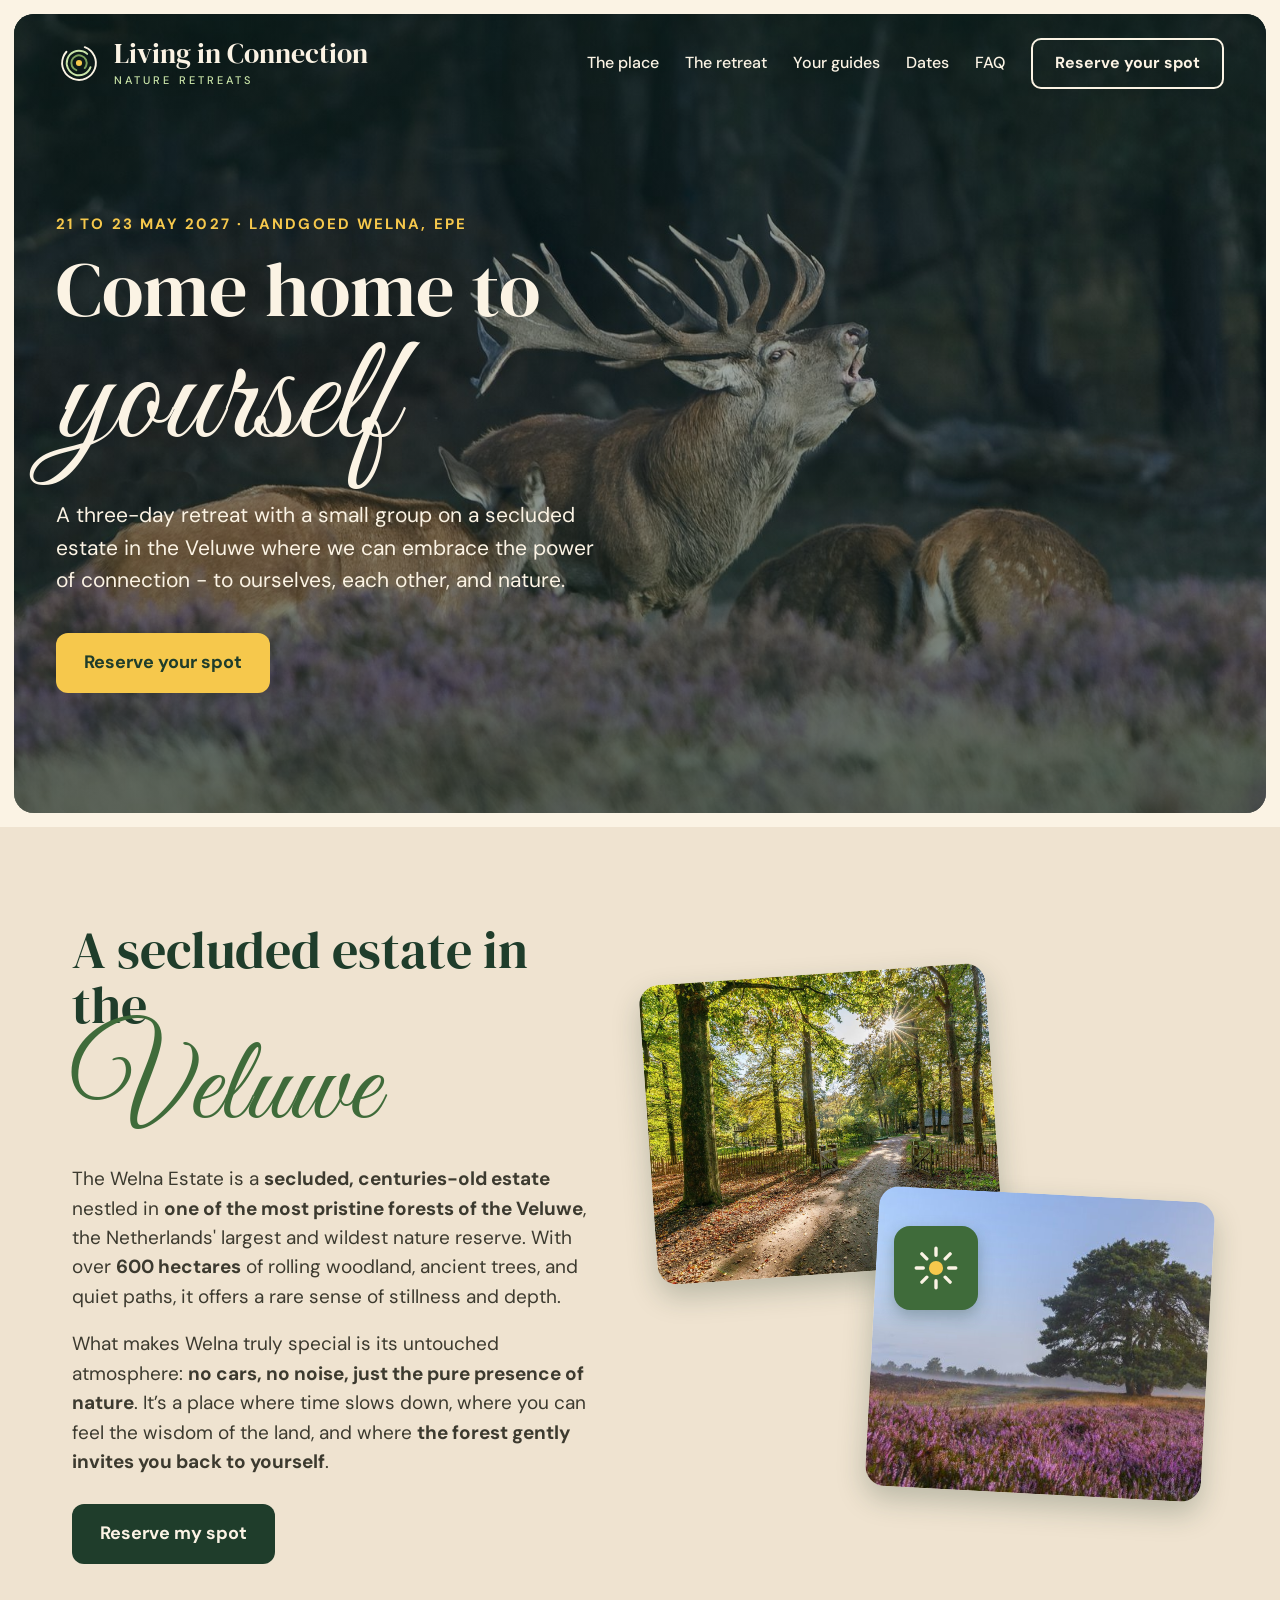
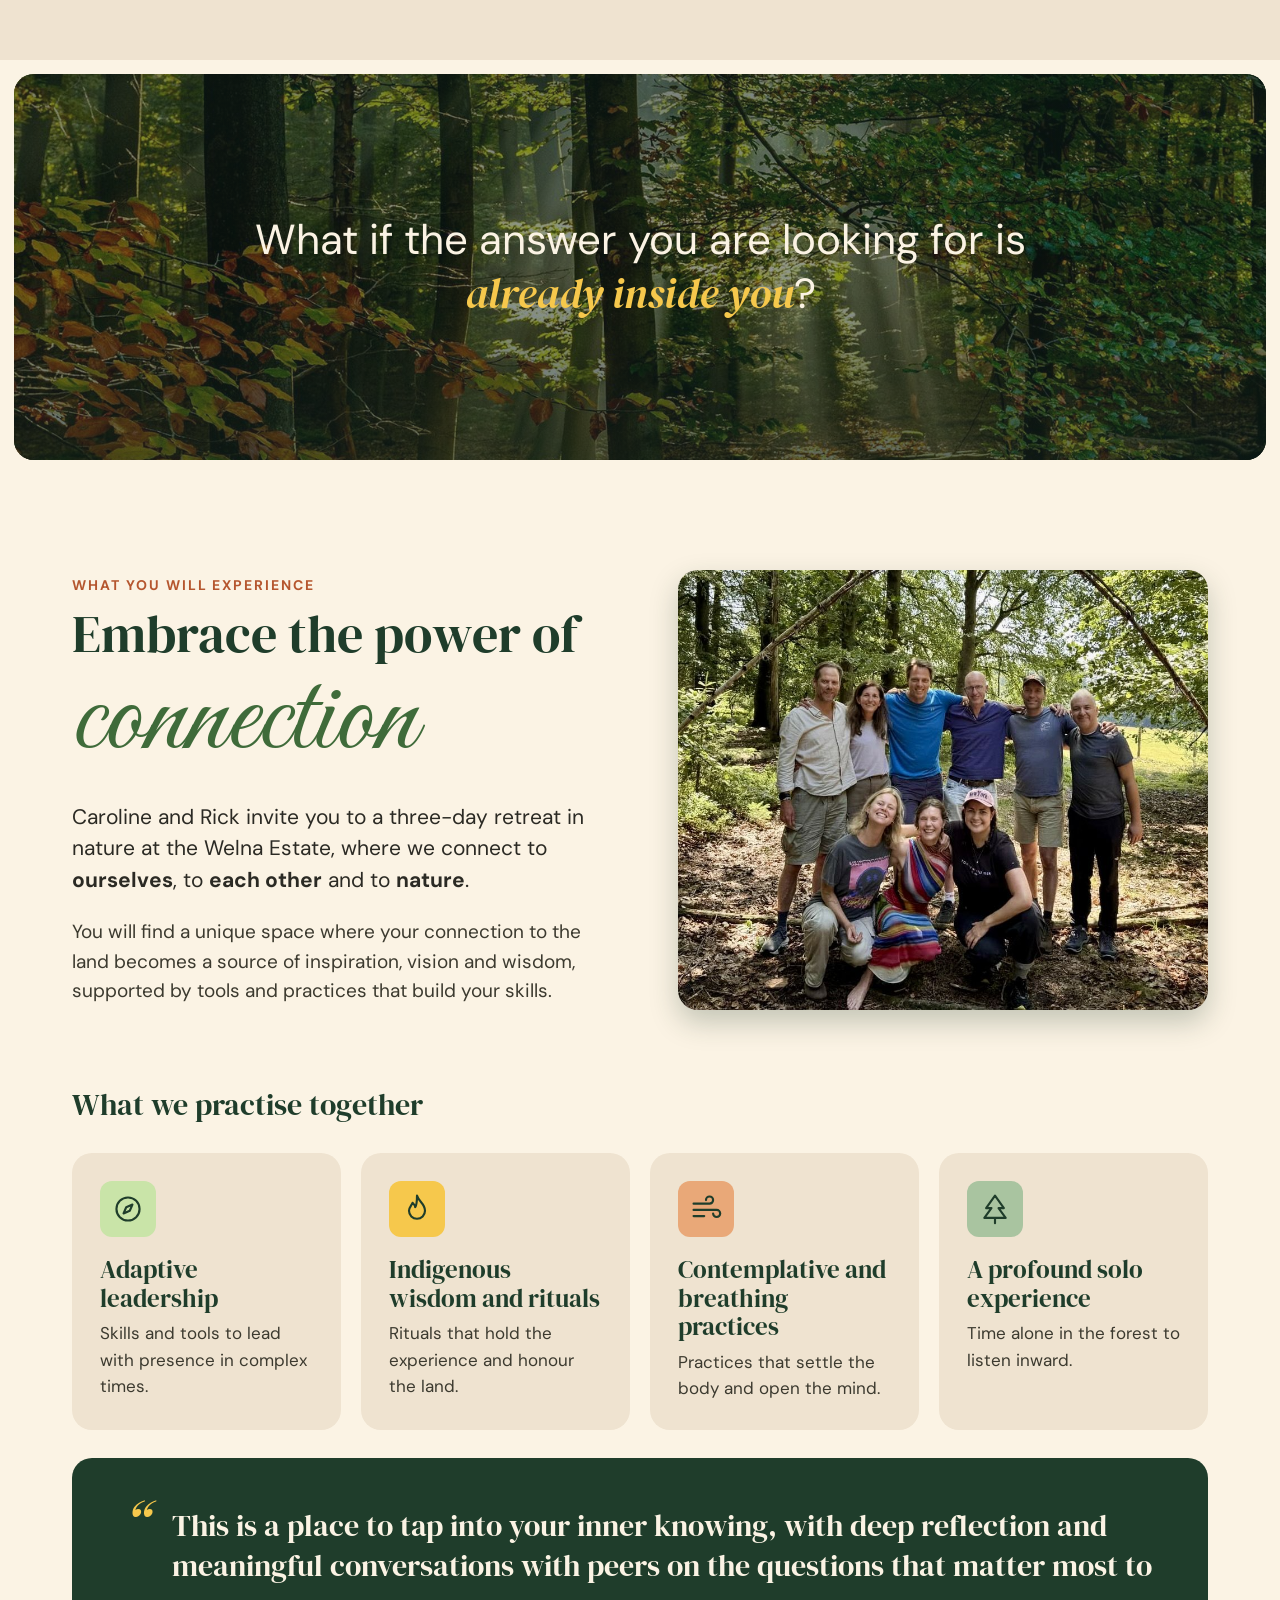
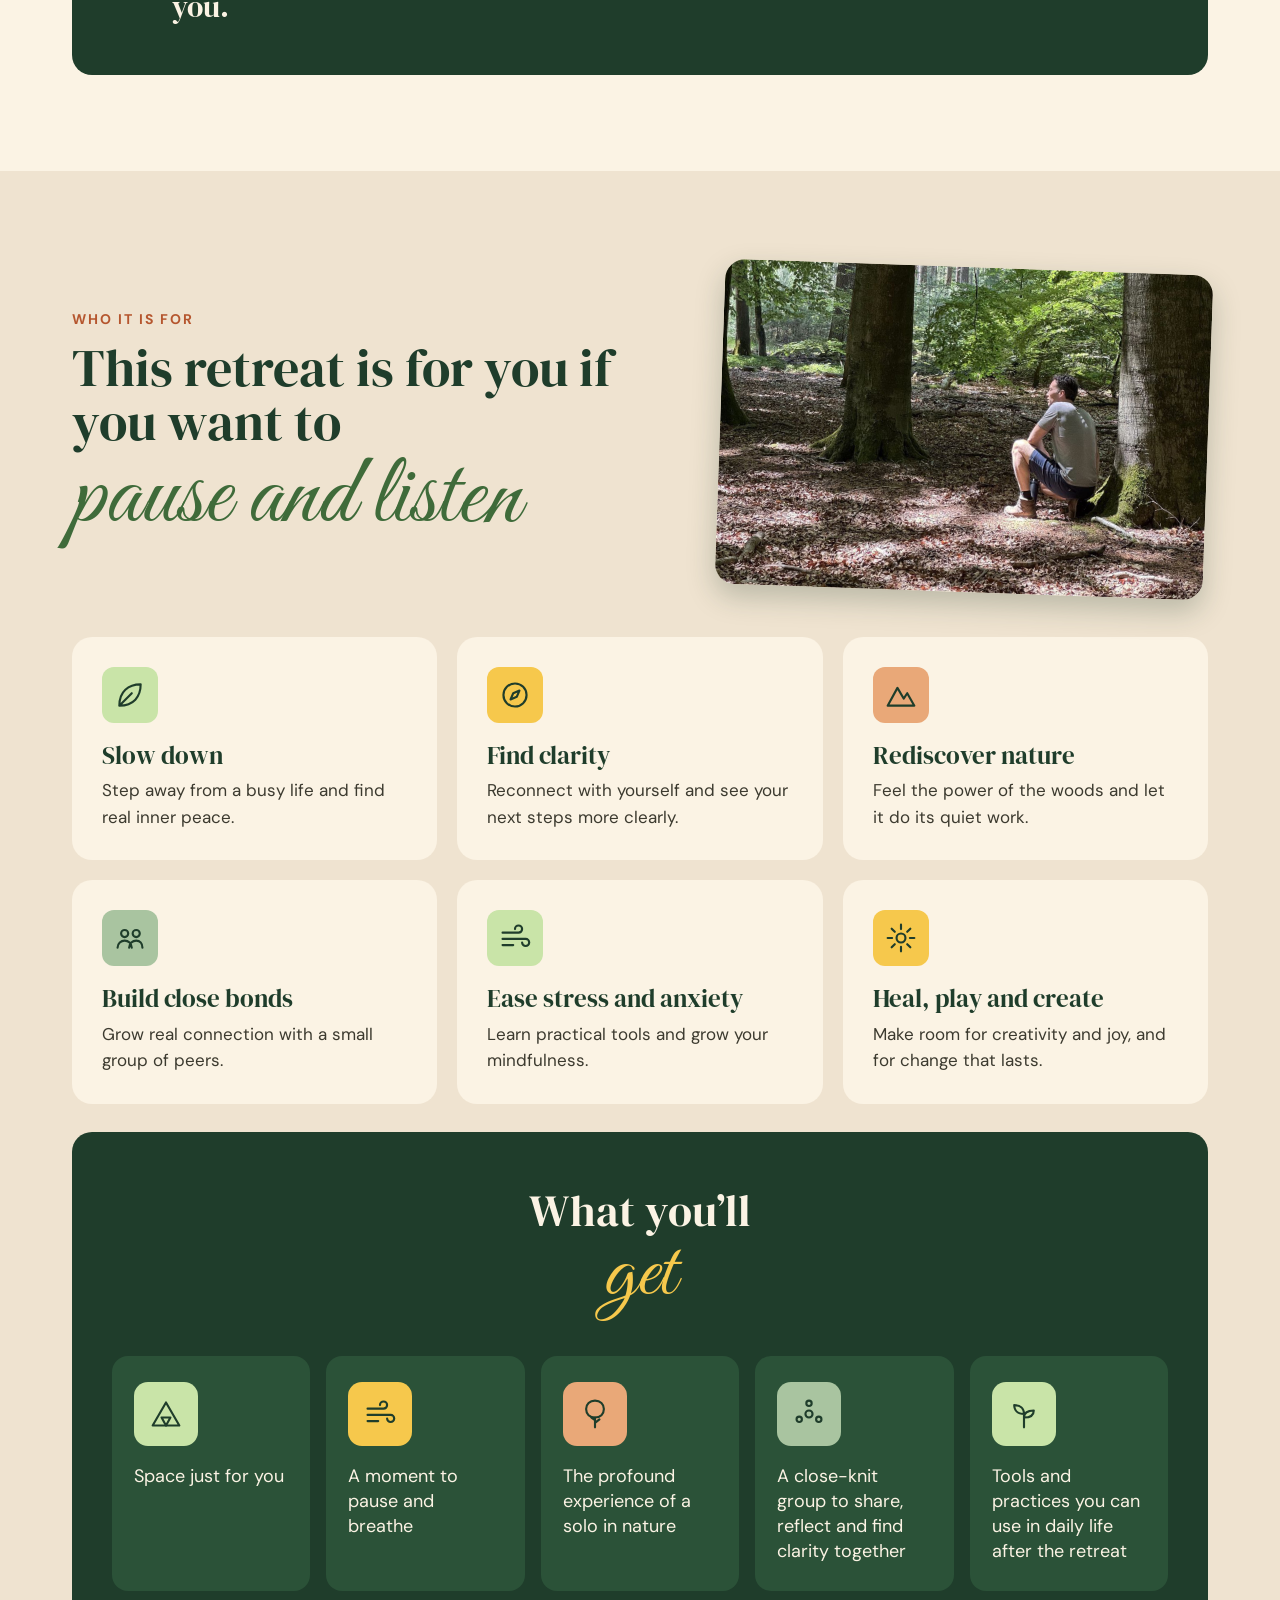
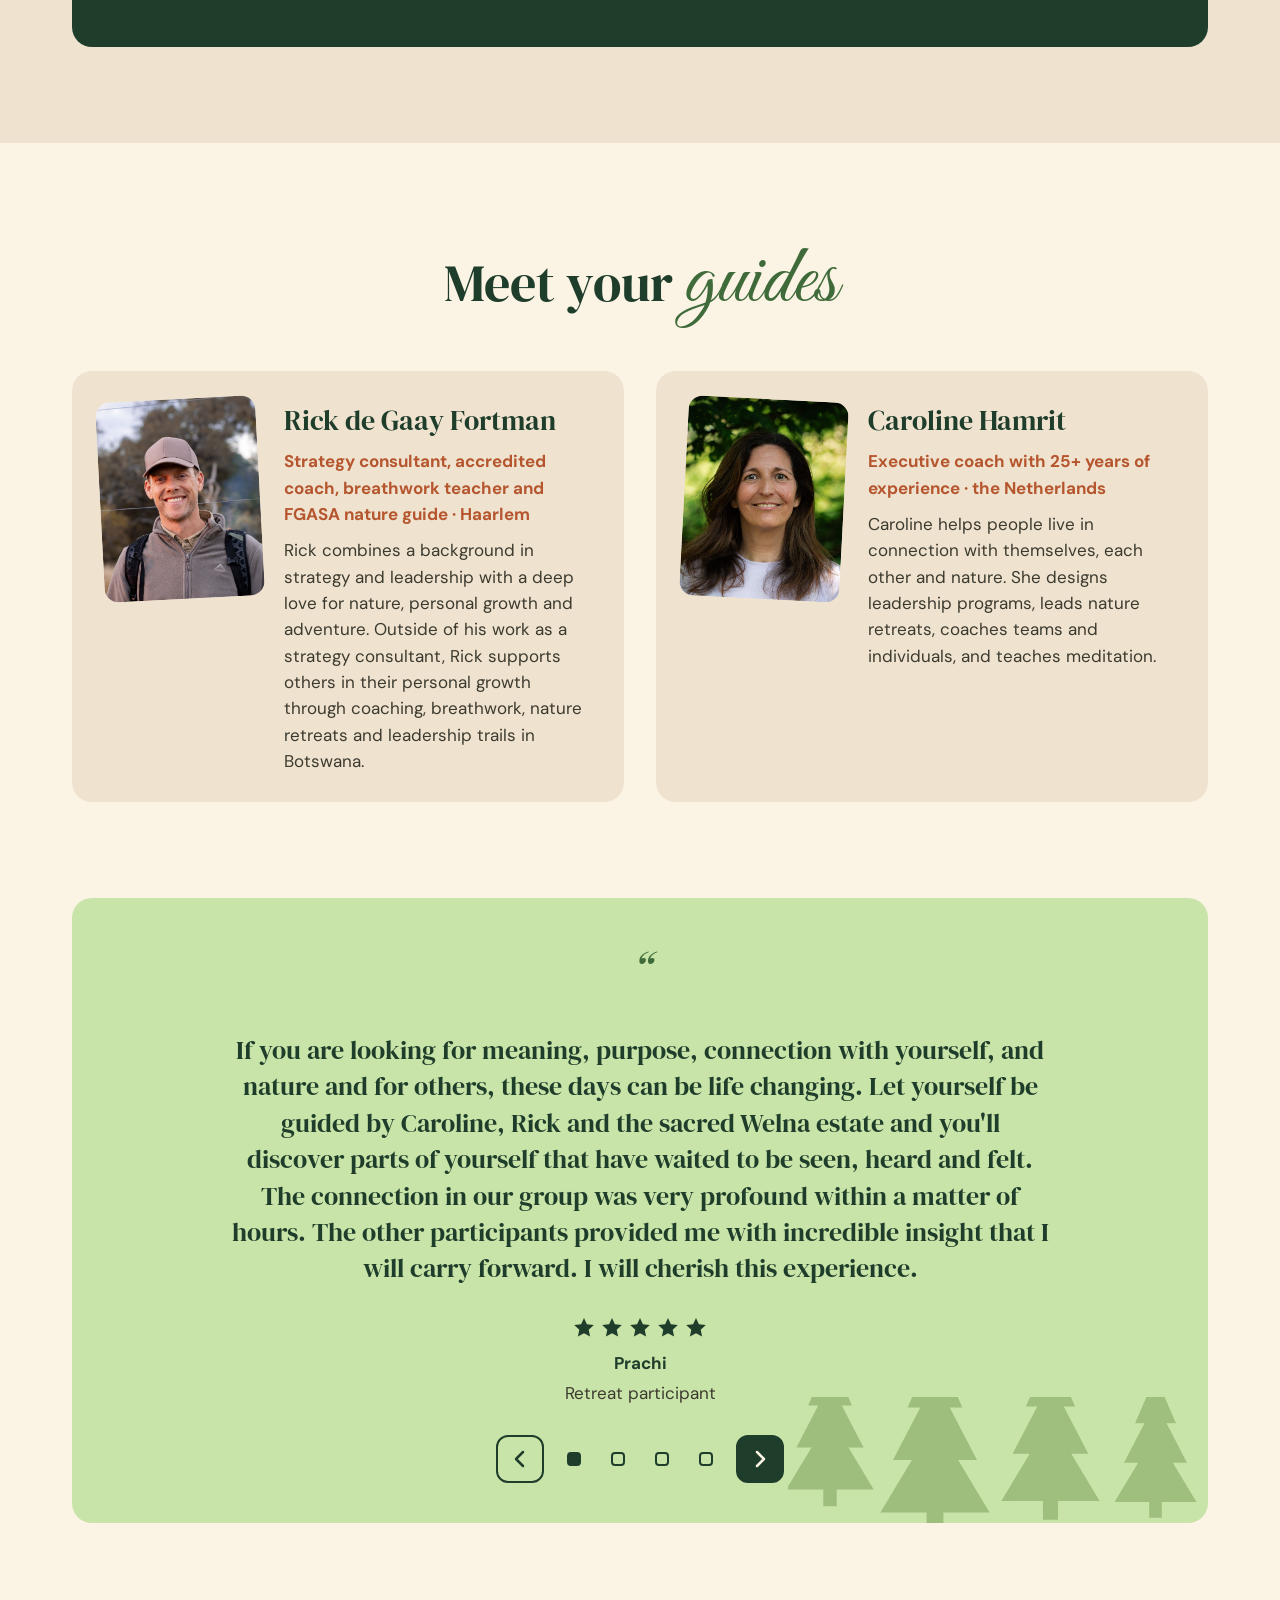
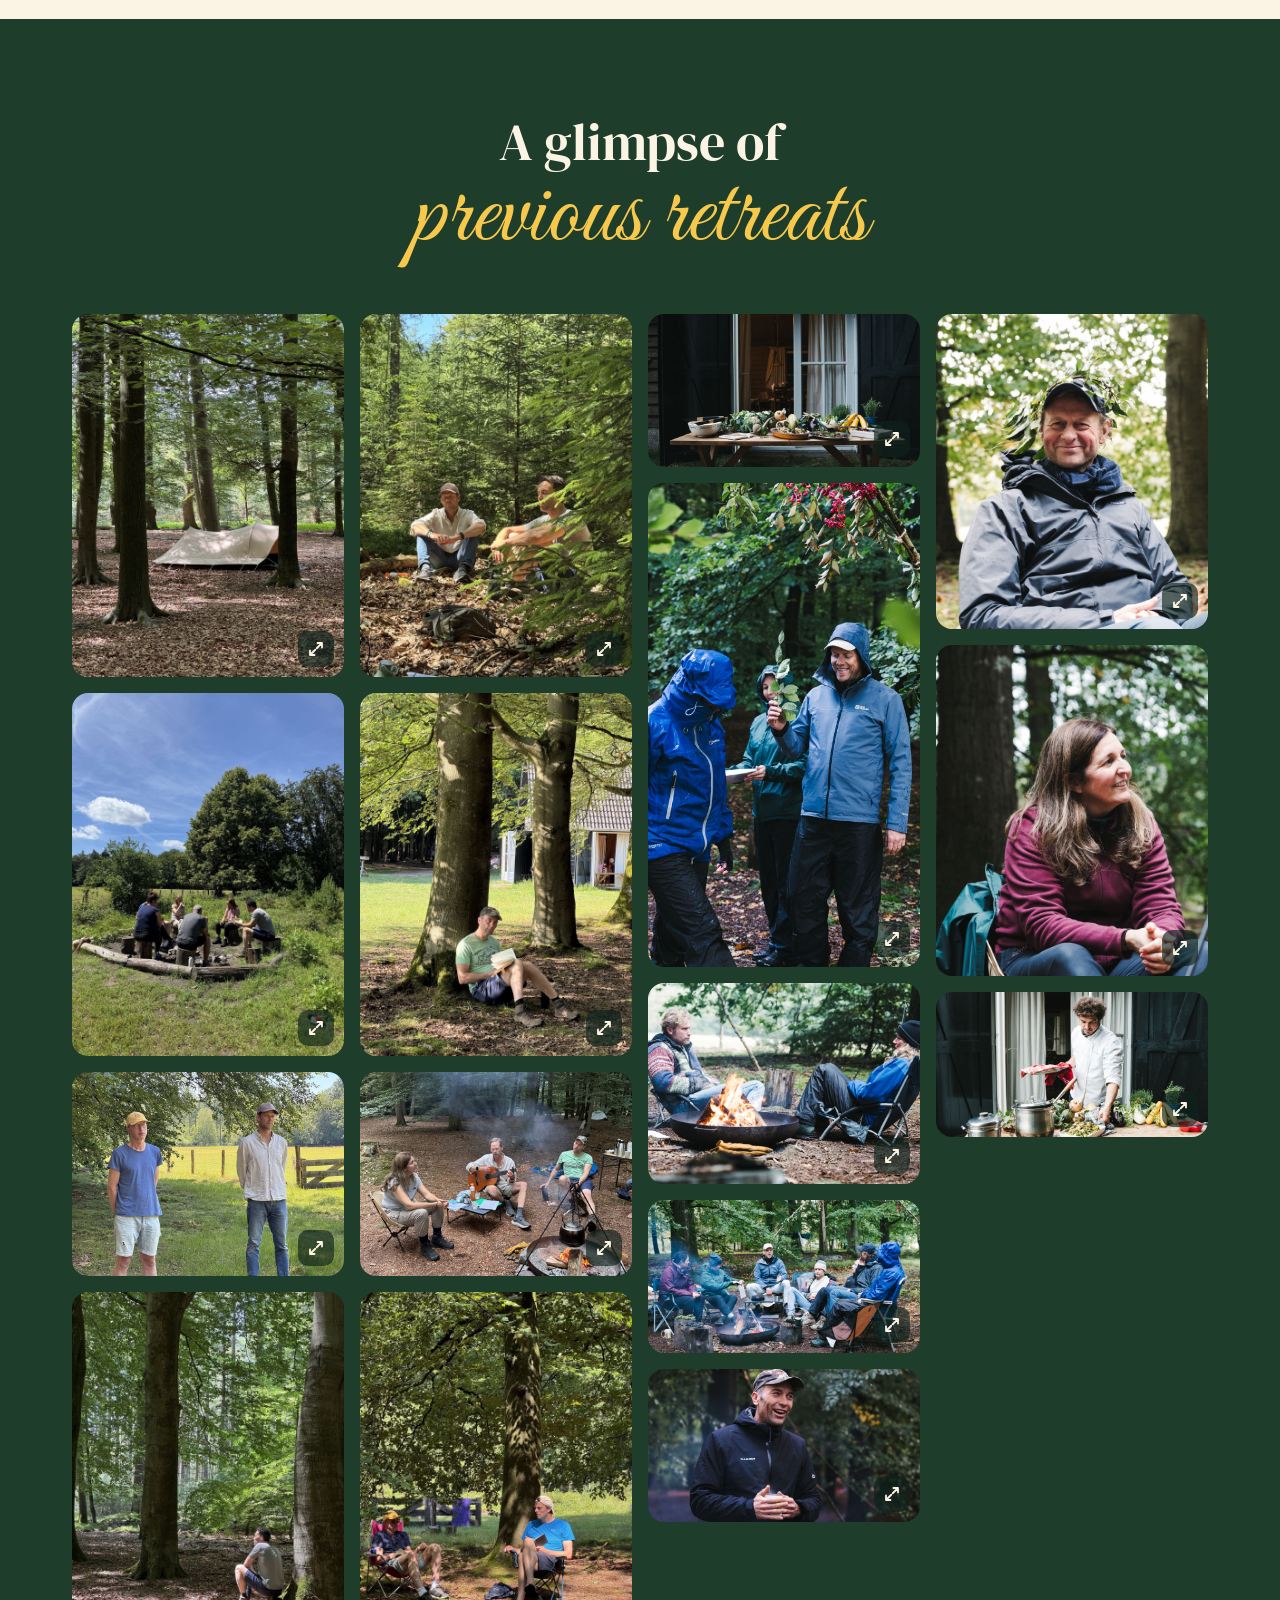
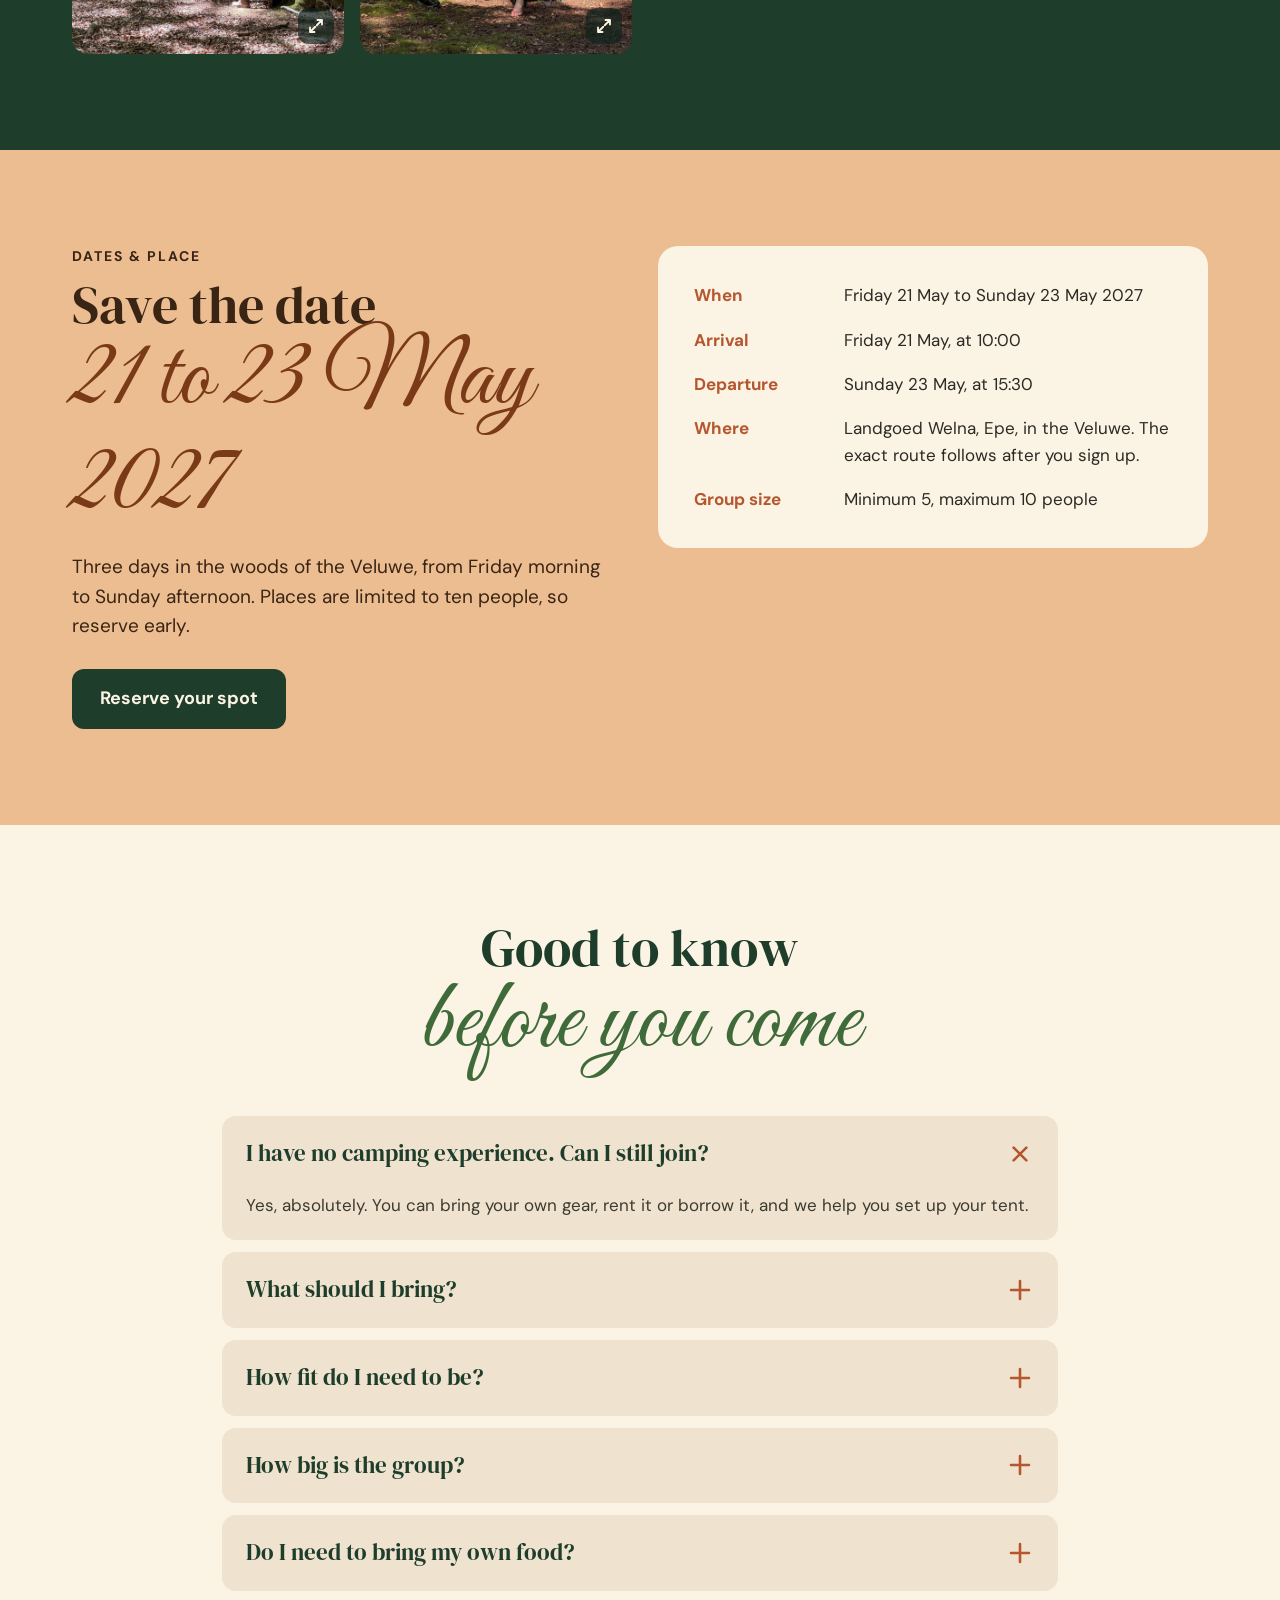
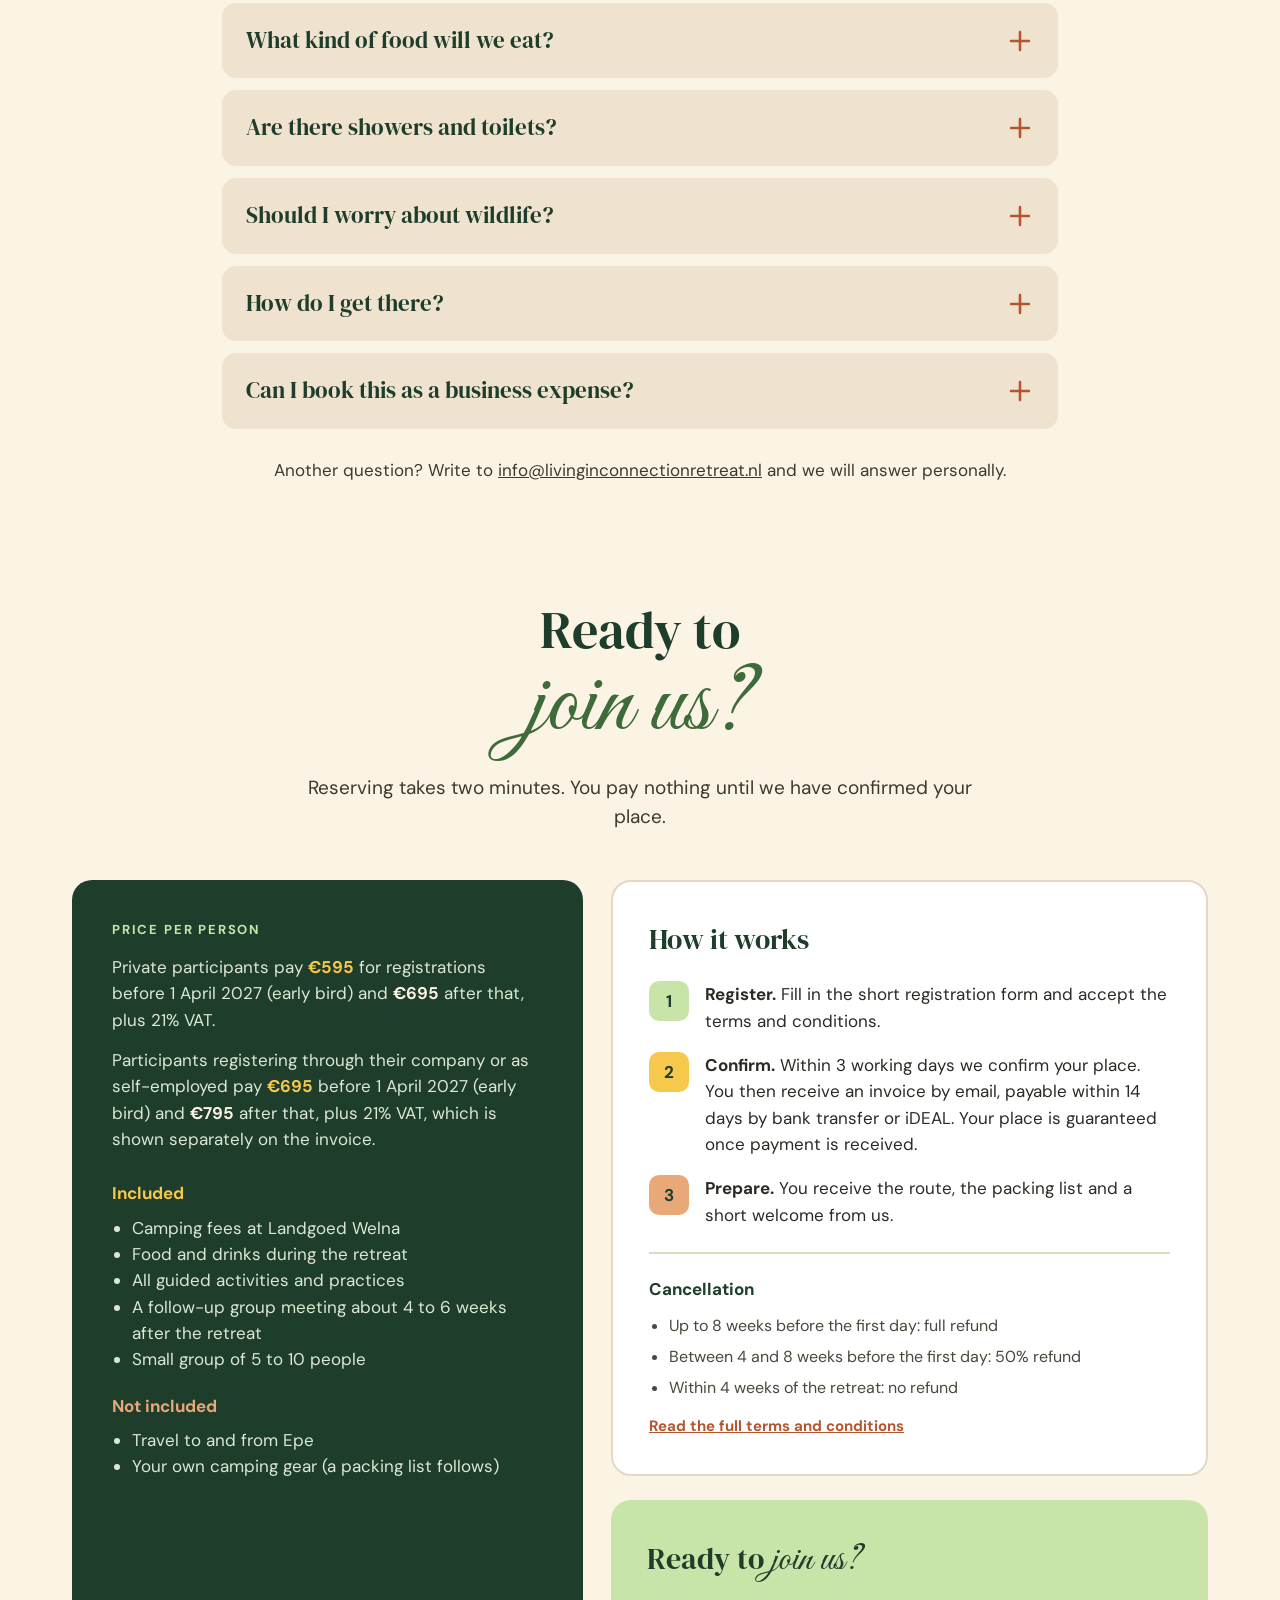
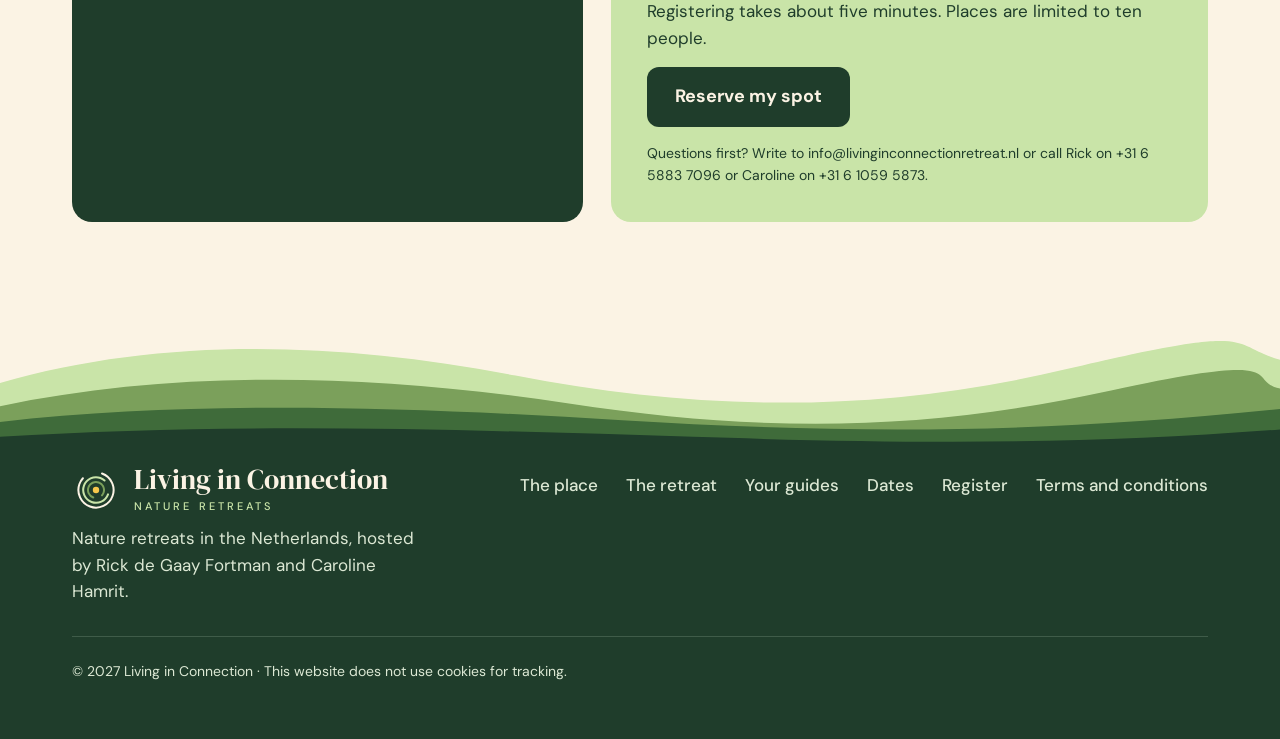
==== commit 72de5818: "Early bird deadline: 1 April 2027 (was 1 May) Co-Authored-By: Claude Sonnet 5.5 <noreply@anthropic.c" ====
--- a/index.html
+++ b/index.html
@@ -11,7 +11,7 @@
 <link rel="preload" href="/fonts/dm-serif-display-latin-400-normal.woff2" as="font" type="font/woff2" crossorigin>
 <link rel="stylesheet" href="/fonts/fonts.css">
 <link rel="stylesheet" href="/css/style.css?v=4">
-<script type="application/ld+json">{"@context": "https://schema.org", "@graph": [{"@type": "Organization", "@id": "https://livinginconnectionretreat.nl/#org", "name": "Living in Connection", "url": "https://livinginconnectionretreat.nl/", "logo": "https://livinginconnectionretreat.nl/favicon.svg", "email": "info@livinginconnectionretreat.nl", "founder": [{"@type": "Person", "name": "Rick de Gaay Fortman"}, {"@type": "Person", "name": "Caroline Hamrit"}]}, {"@type": "Event", "name": "Living in Connection Nature Retreat", "description": "A three-day nature retreat with a small group on a secluded estate in the Veluwe: connection to yourself, each other and nature.", "startDate": "2027-05-21T10:00:00+02:00", "endDate": "2027-05-23T15:30:00+02:00", "eventStatus": "https://schema.org/EventScheduled", "eventAttendanceMode": "https://schema.org/OfflineEventAttendanceMode", "location": {"@type": "Place", "name": "Landgoed Welna", "address": {"@type": "PostalAddress", "addressLocality": "Epe", "addressRegion": "Gelderland", "addressCountry": "NL"}}, "image": ["https://livinginconnectionretreat.nl/images/hero.jpg?v=3"], "organizer": {"@id": "https://livinginconnectionretreat.nl/#org"}, "maximumAttendeeCapacity": 10, "offers": [{"@type": "Offer", "name": "Early bird, private (excl. 21% VAT)", "price": "595", "priceCurrency": "EUR", "validThrough": "2027-05-01", "availability": "https://schema.org/InStock", "url": "https://livinginconnectionretreat.nl/register/"}, {"@type": "Offer", "name": "Early bird, business (excl. 21% VAT)", "price": "695", "priceCurrency": "EUR", "validThrough": "2027-05-01", "availability": "https://schema.org/InStock", "url": "https://livinginconnectionretreat.nl/register/"}]}]}</script>
+<script type="application/ld+json">{"@context": "https://schema.org", "@graph": [{"@type": "Organization", "@id": "https://livinginconnectionretreat.nl/#org", "name": "Living in Connection", "url": "https://livinginconnectionretreat.nl/", "logo": "https://livinginconnectionretreat.nl/favicon.svg", "email": "info@livinginconnectionretreat.nl", "founder": [{"@type": "Person", "name": "Rick de Gaay Fortman"}, {"@type": "Person", "name": "Caroline Hamrit"}]}, {"@type": "Event", "name": "Living in Connection Nature Retreat", "description": "A three-day nature retreat with a small group on a secluded estate in the Veluwe: connection to yourself, each other and nature.", "startDate": "2027-05-21T10:00:00+02:00", "endDate": "2027-05-23T15:30:00+02:00", "eventStatus": "https://schema.org/EventScheduled", "eventAttendanceMode": "https://schema.org/OfflineEventAttendanceMode", "location": {"@type": "Place", "name": "Landgoed Welna", "address": {"@type": "PostalAddress", "addressLocality": "Epe", "addressRegion": "Gelderland", "addressCountry": "NL"}}, "image": ["https://livinginconnectionretreat.nl/images/hero.jpg?v=3"], "organizer": {"@id": "https://livinginconnectionretreat.nl/#org"}, "maximumAttendeeCapacity": 10, "offers": [{"@type": "Offer", "name": "Early bird, private (excl. 21% VAT)", "price": "595", "priceCurrency": "EUR", "validThrough": "2027-04-01", "availability": "https://schema.org/InStock", "url": "https://livinginconnectionretreat.nl/register/"}, {"@type": "Offer", "name": "Early bird, business (excl. 21% VAT)", "price": "695", "priceCurrency": "EUR", "validThrough": "2027-04-01", "availability": "https://schema.org/InStock", "url": "https://livinginconnectionretreat.nl/register/"}]}]}</script>
 </head>
 <body>
 <a href="#main" class="hp">Skip to content</a>
@@ -138,8 +138,8 @@
 <div style="text-align:center;max-width:720px;margin:0 auto 48px"><h2 class="h">Ready to</h2><span class="script s-md" style="margin:-4px 0 14px;color:var(--fern)">join us?</span><p style="margin:0;font-size:19px;color:var(--soft)">Reserving takes two minutes. You pay nothing until we have confirmed your place.</p></div>
 <div style="display:flex;flex-wrap:wrap;gap:28px;align-items:stretch">
 <div class="price-card"><p style="margin:0 0 14px;font-weight:700;letter-spacing:.14em;text-transform:uppercase;font-size:13px;color:#C9E4A8">Price per person</p>
-<p style="margin:0 0 14px" data-late="Private participants pay <strong style=&quot;color:#F6C84C&quot;>€695</strong>, plus 21% VAT.">Private participants pay <strong style="color:#F6C84C">€595</strong> for registrations before 1 May 2027 (early bird) and <strong style="color:#FBF3E4">€695</strong> after that, plus 21% VAT.</p>
-<p style="margin:0 0 28px" data-late="Participants registering through their company or as self-employed pay <strong style=&quot;color:#F6C84C&quot;>€795</strong>, plus 21% VAT, which is shown separately on the invoice.">Participants registering through their company or as self-employed pay <strong style="color:#F6C84C">€695</strong> before 1 May 2027 (early bird) and <strong style="color:#FBF3E4">€795</strong> after that, plus 21% VAT, which is shown separately on the invoice.</p>
+<p style="margin:0 0 14px" data-late="Private participants pay <strong style=&quot;color:#F6C84C&quot;>€695</strong>, plus 21% VAT.">Private participants pay <strong style="color:#F6C84C">€595</strong> for registrations before 1 April 2027 (early bird) and <strong style="color:#FBF3E4">€695</strong> after that, plus 21% VAT.</p>
+<p style="margin:0 0 28px" data-late="Participants registering through their company or as self-employed pay <strong style=&quot;color:#F6C84C&quot;>€795</strong>, plus 21% VAT, which is shown separately on the invoice.">Participants registering through their company or as self-employed pay <strong style="color:#F6C84C">€695</strong> before 1 April 2027 (early bird) and <strong style="color:#FBF3E4">€795</strong> after that, plus 21% VAT, which is shown separately on the invoice.</p>
 <p style="margin:0 0 8px;font-weight:700;color:#F6C84C">Included</p><ul><li>Camping fees at Landgoed Welna</li><li>Food and drinks during the retreat</li><li>All guided activities and practices</li><li>A follow-up group meeting about 4 to 6 weeks after the retreat</li><li>Small group of 5 to 10 people</li></ul>
 <p style="margin:0 0 8px;font-weight:700;color:#E9A878">Not included</p><ul style="margin:0"><li>Travel to and from Epe</li><li>Your own camping gear (a packing list follows)</li></ul></div>
 <div style="flex:1.2 1 440px;min-width:0;display:flex;flex-direction:column;gap:24px">
@@ -164,5 +164,5 @@
 <p class="copy">© 2027 Living in Connection · This website does not use cookies for tracking.</p>
 </div></div>
 </footer>
-<script src="/js/main.js?v=5" defer></script>
+<script src="/js/main.js?v=6" defer></script>
 </body></html>
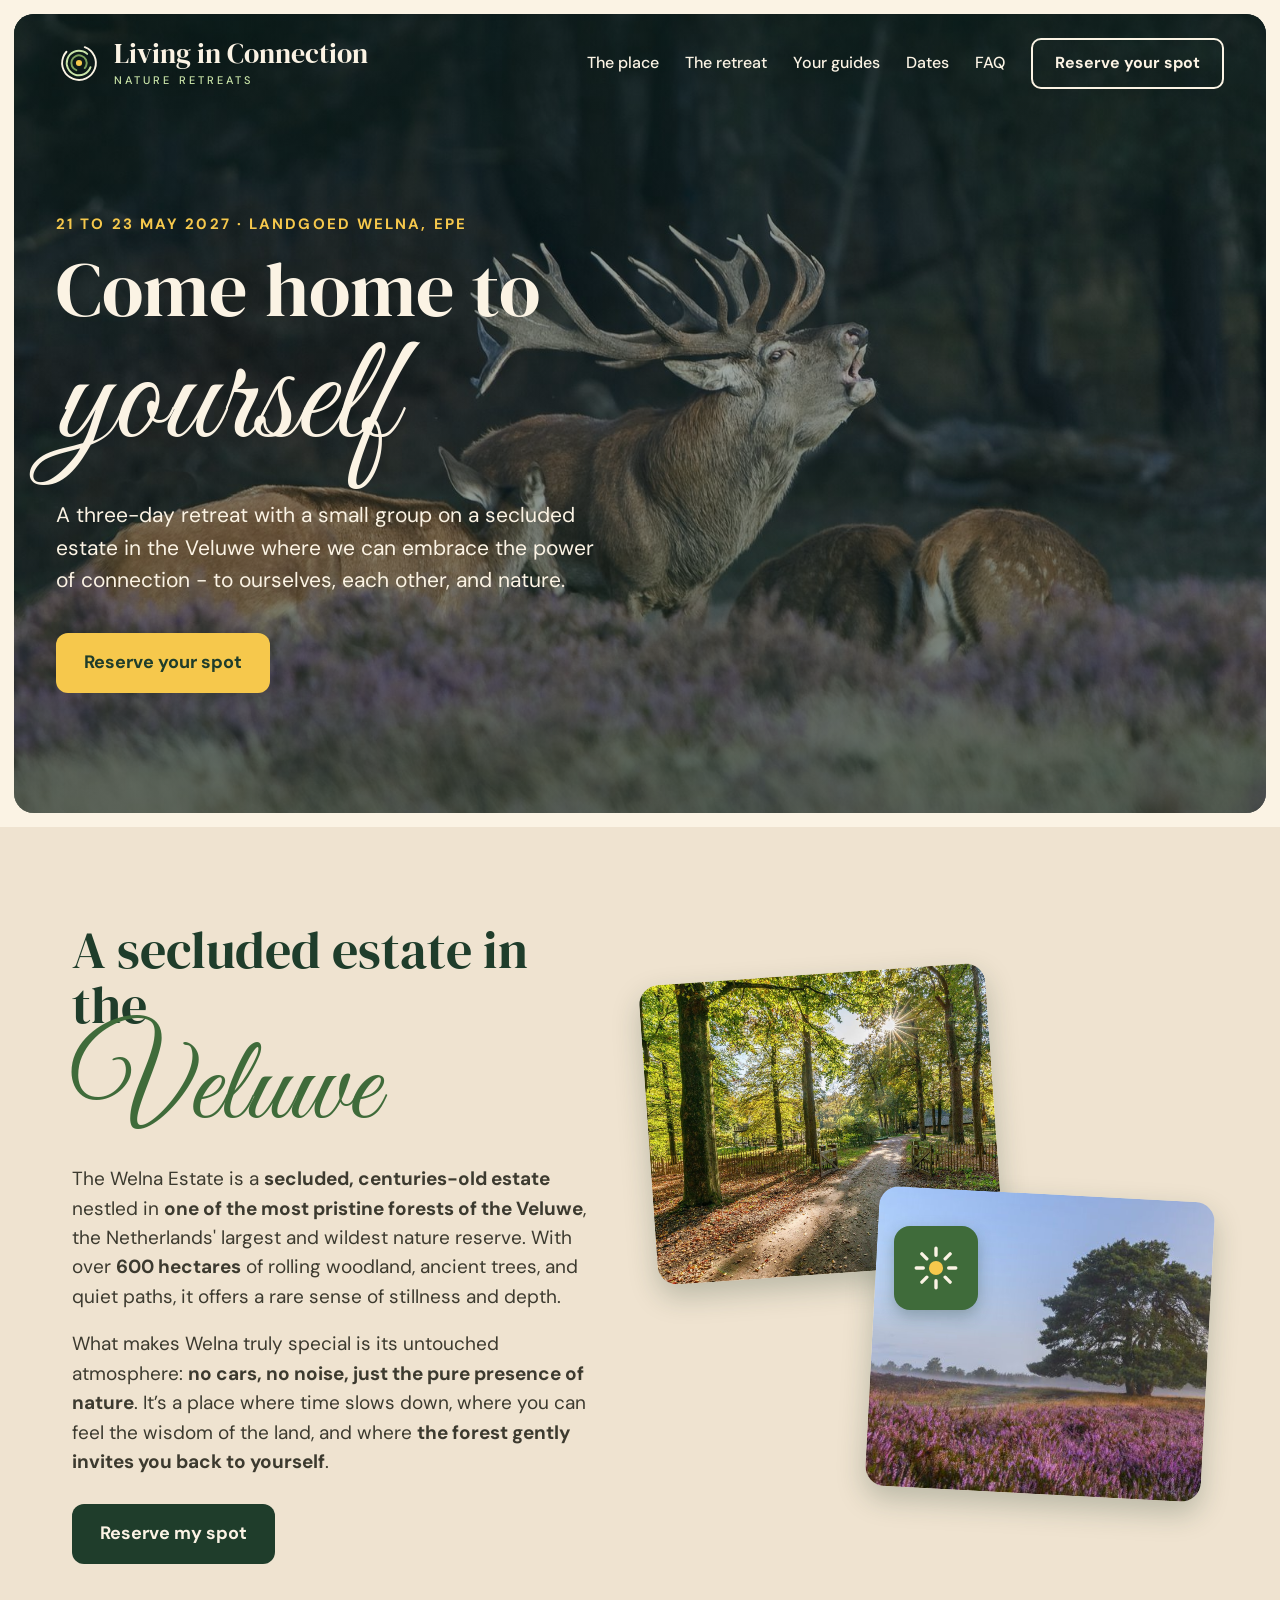
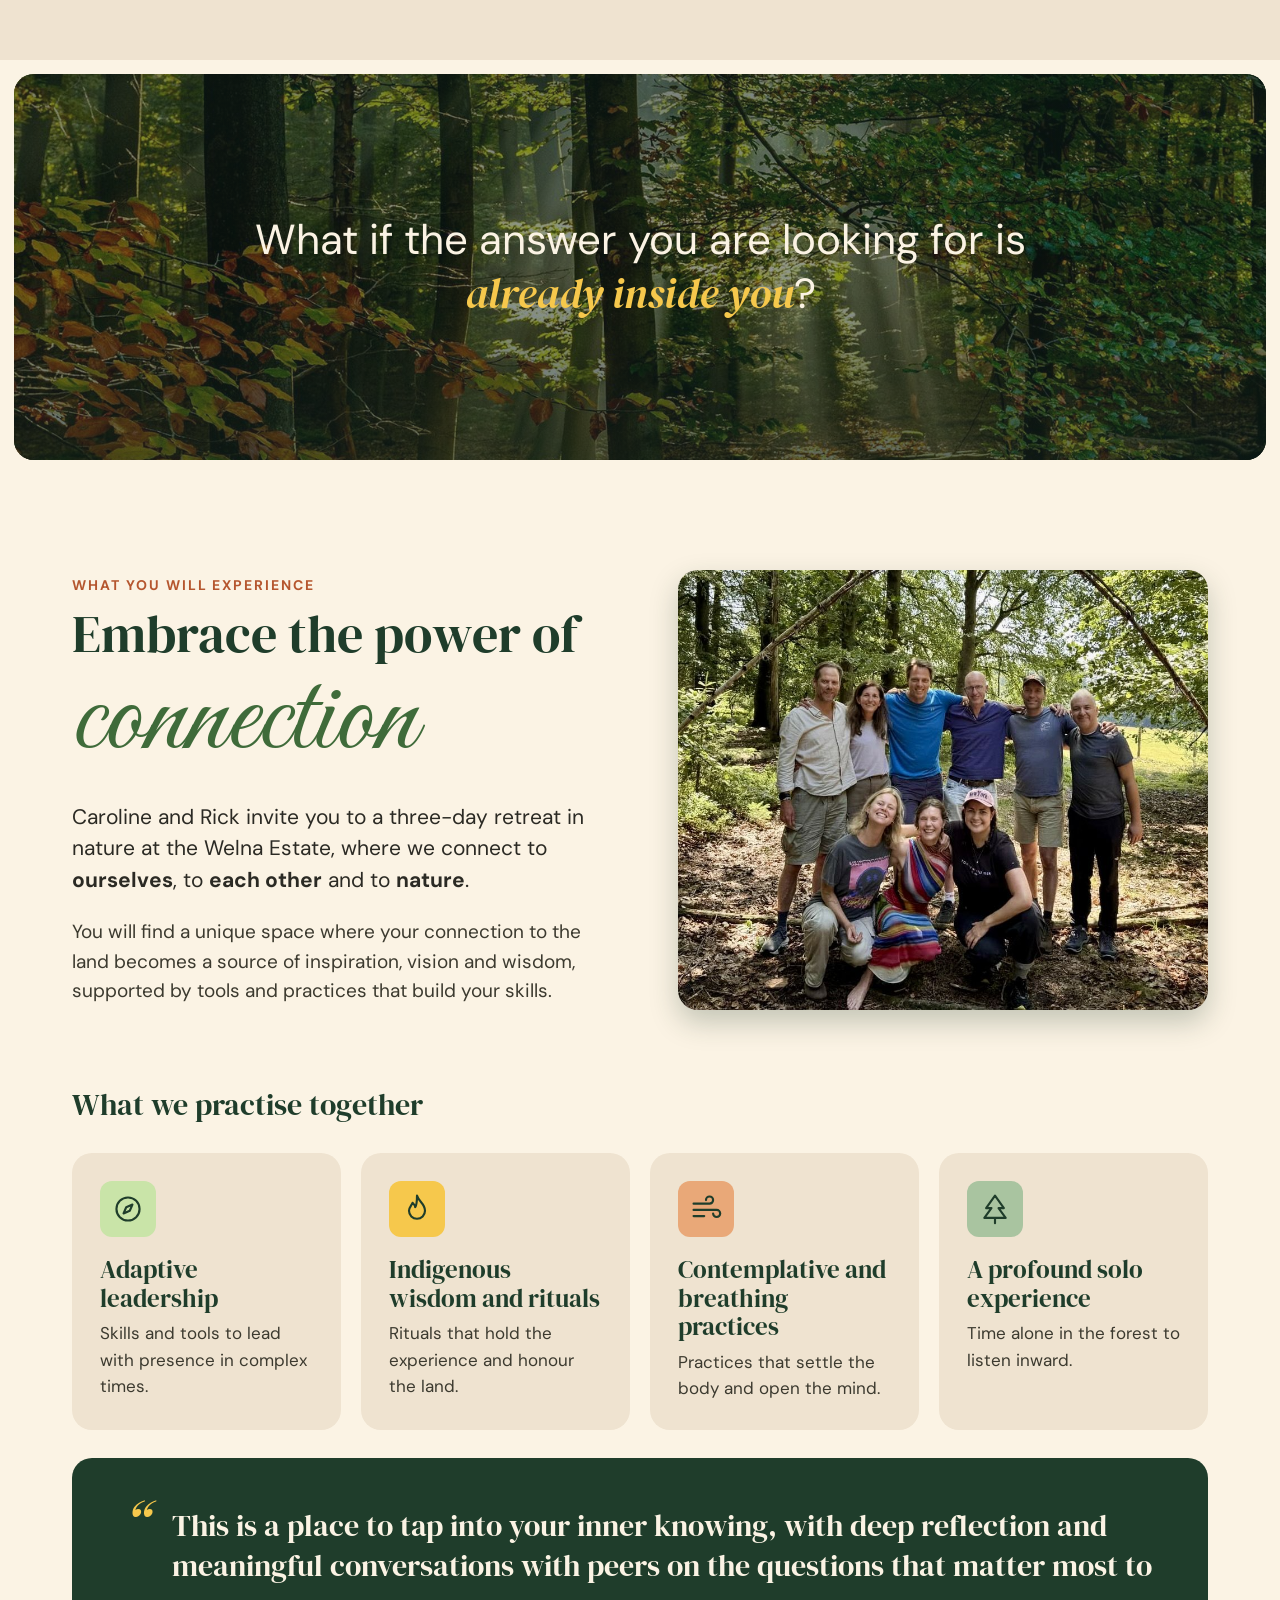
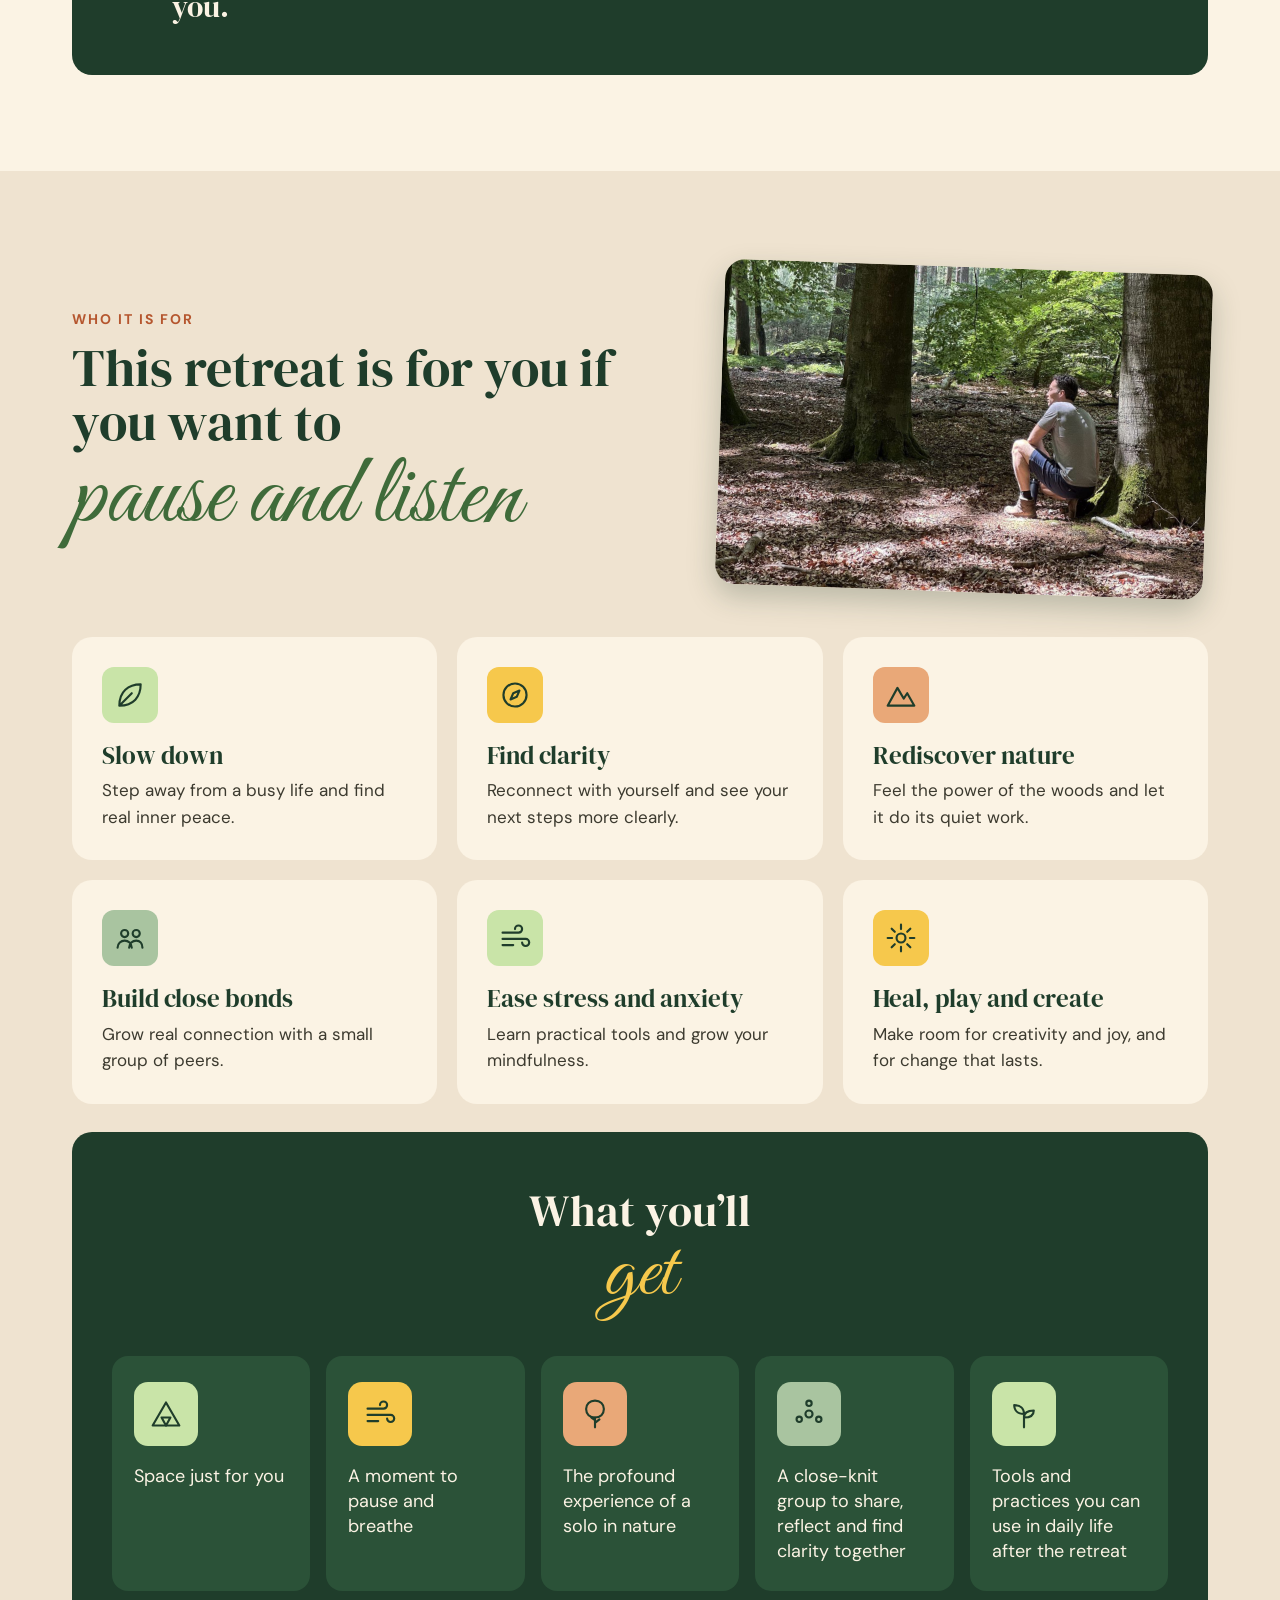
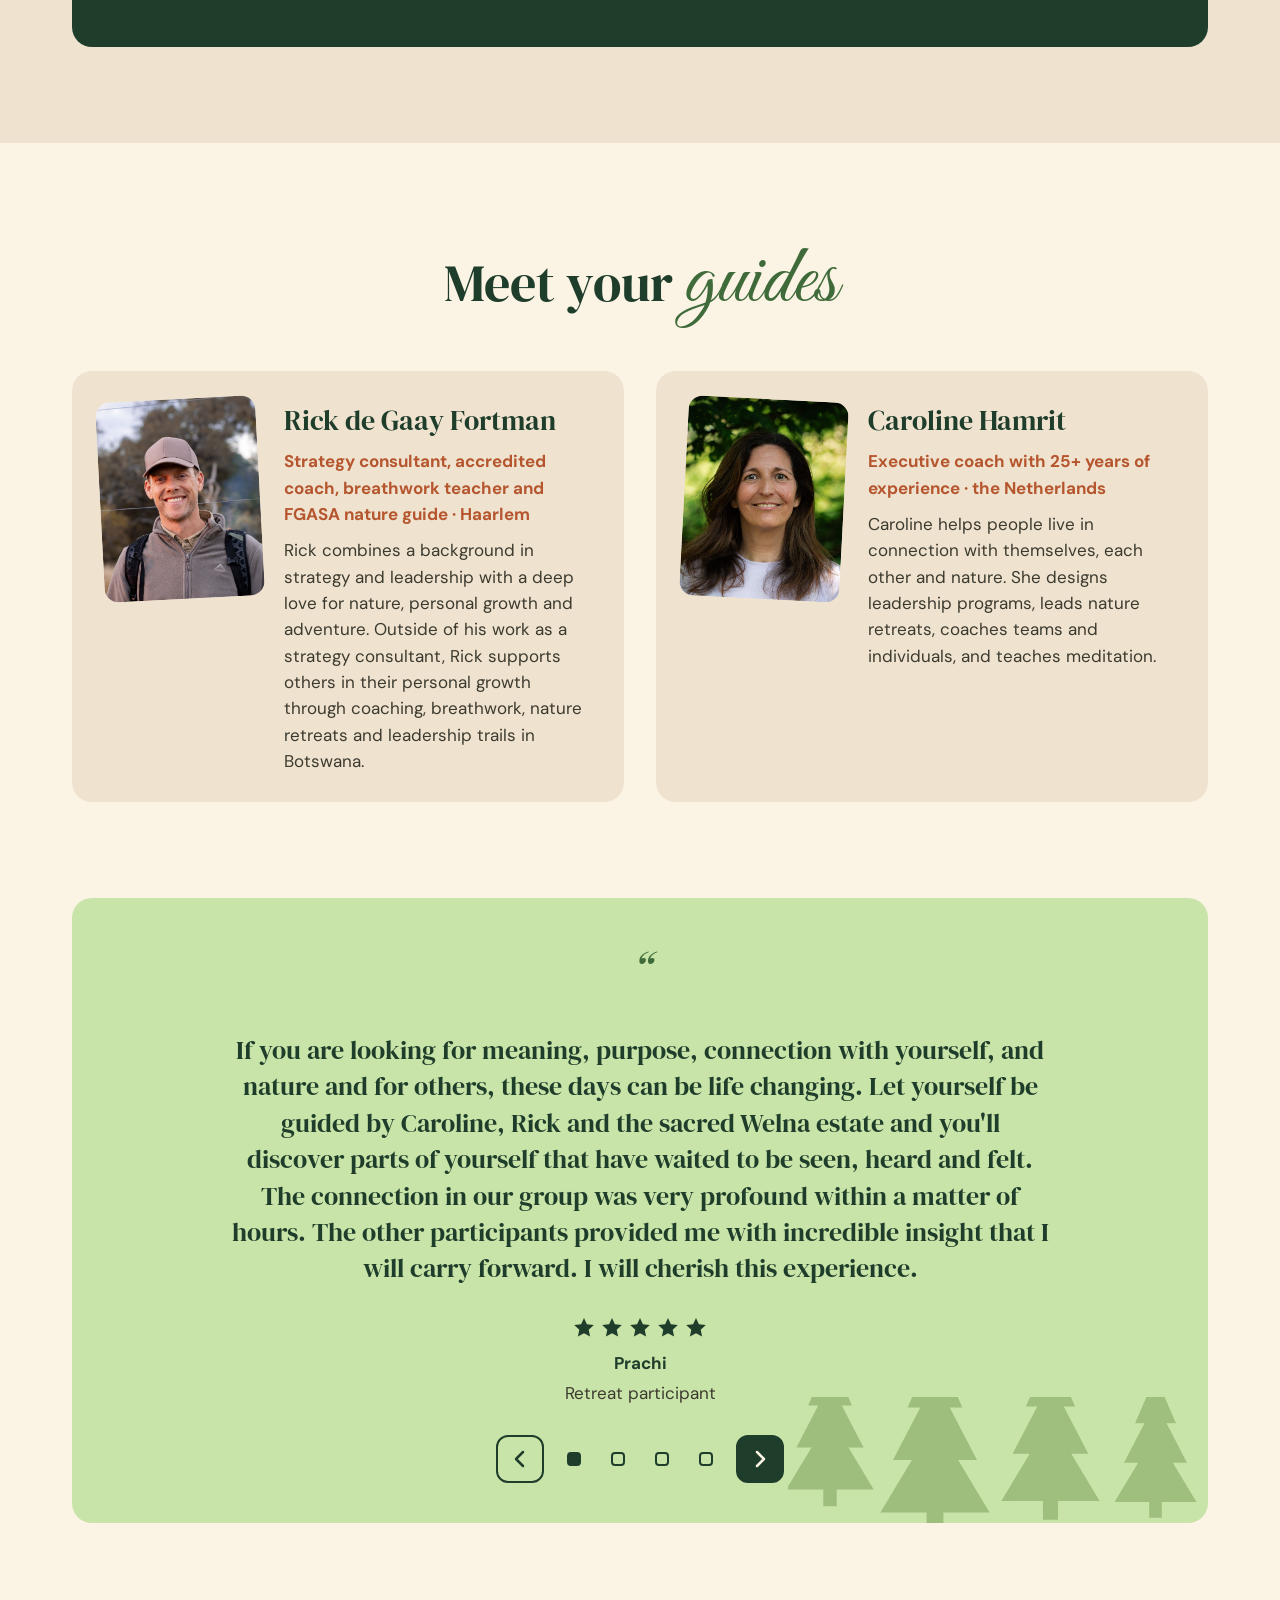
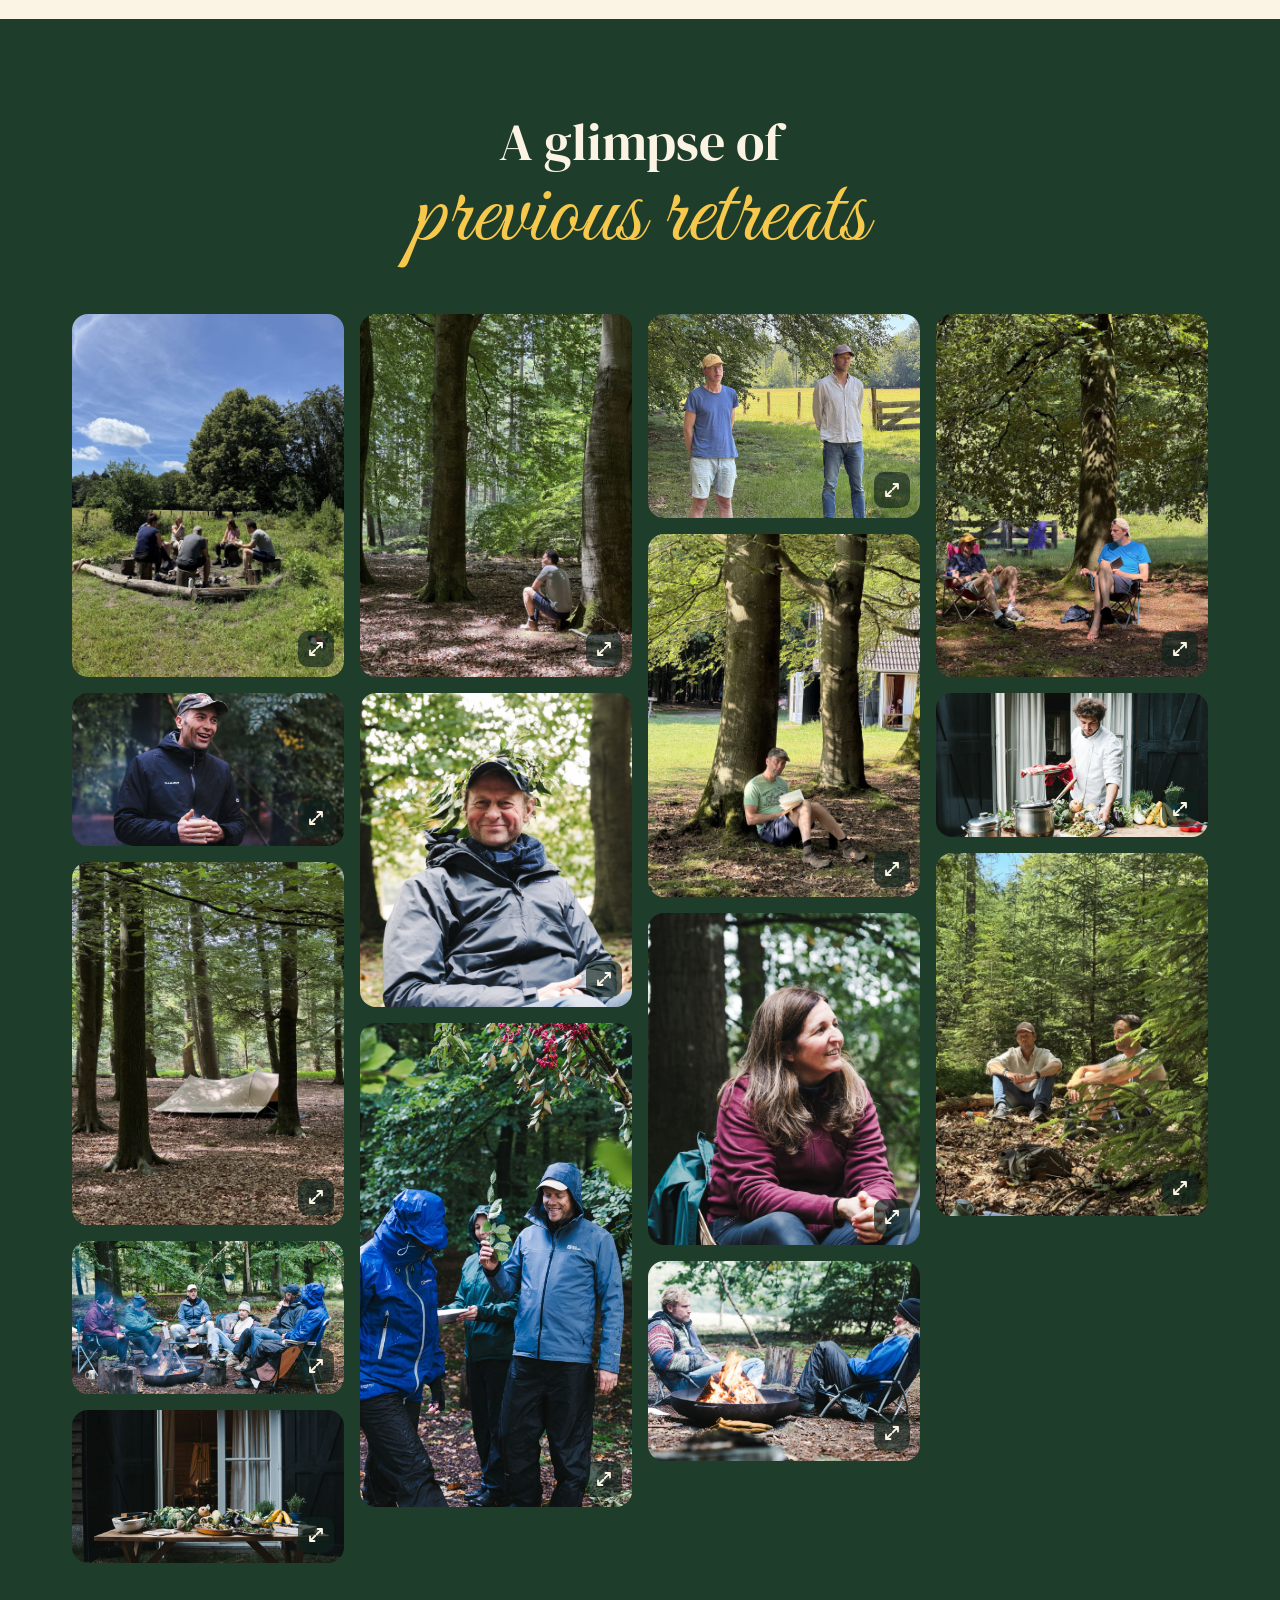
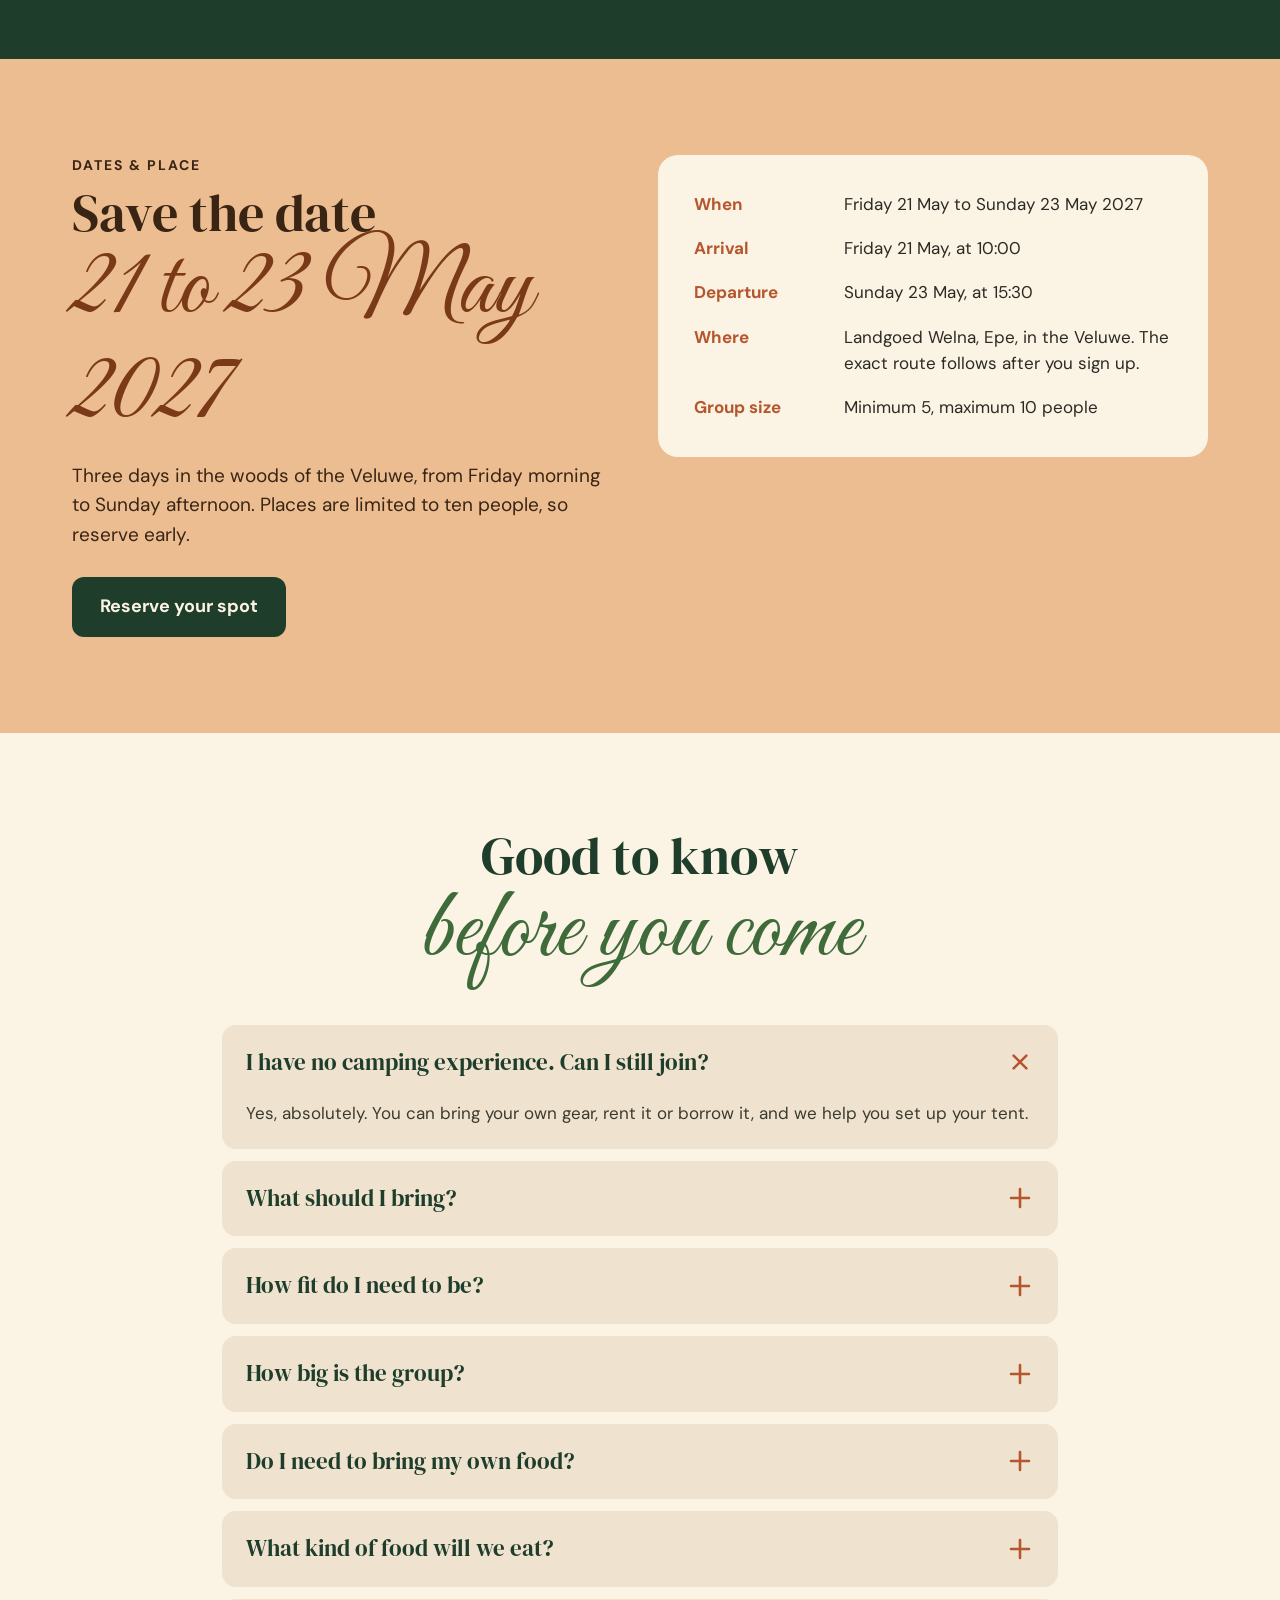
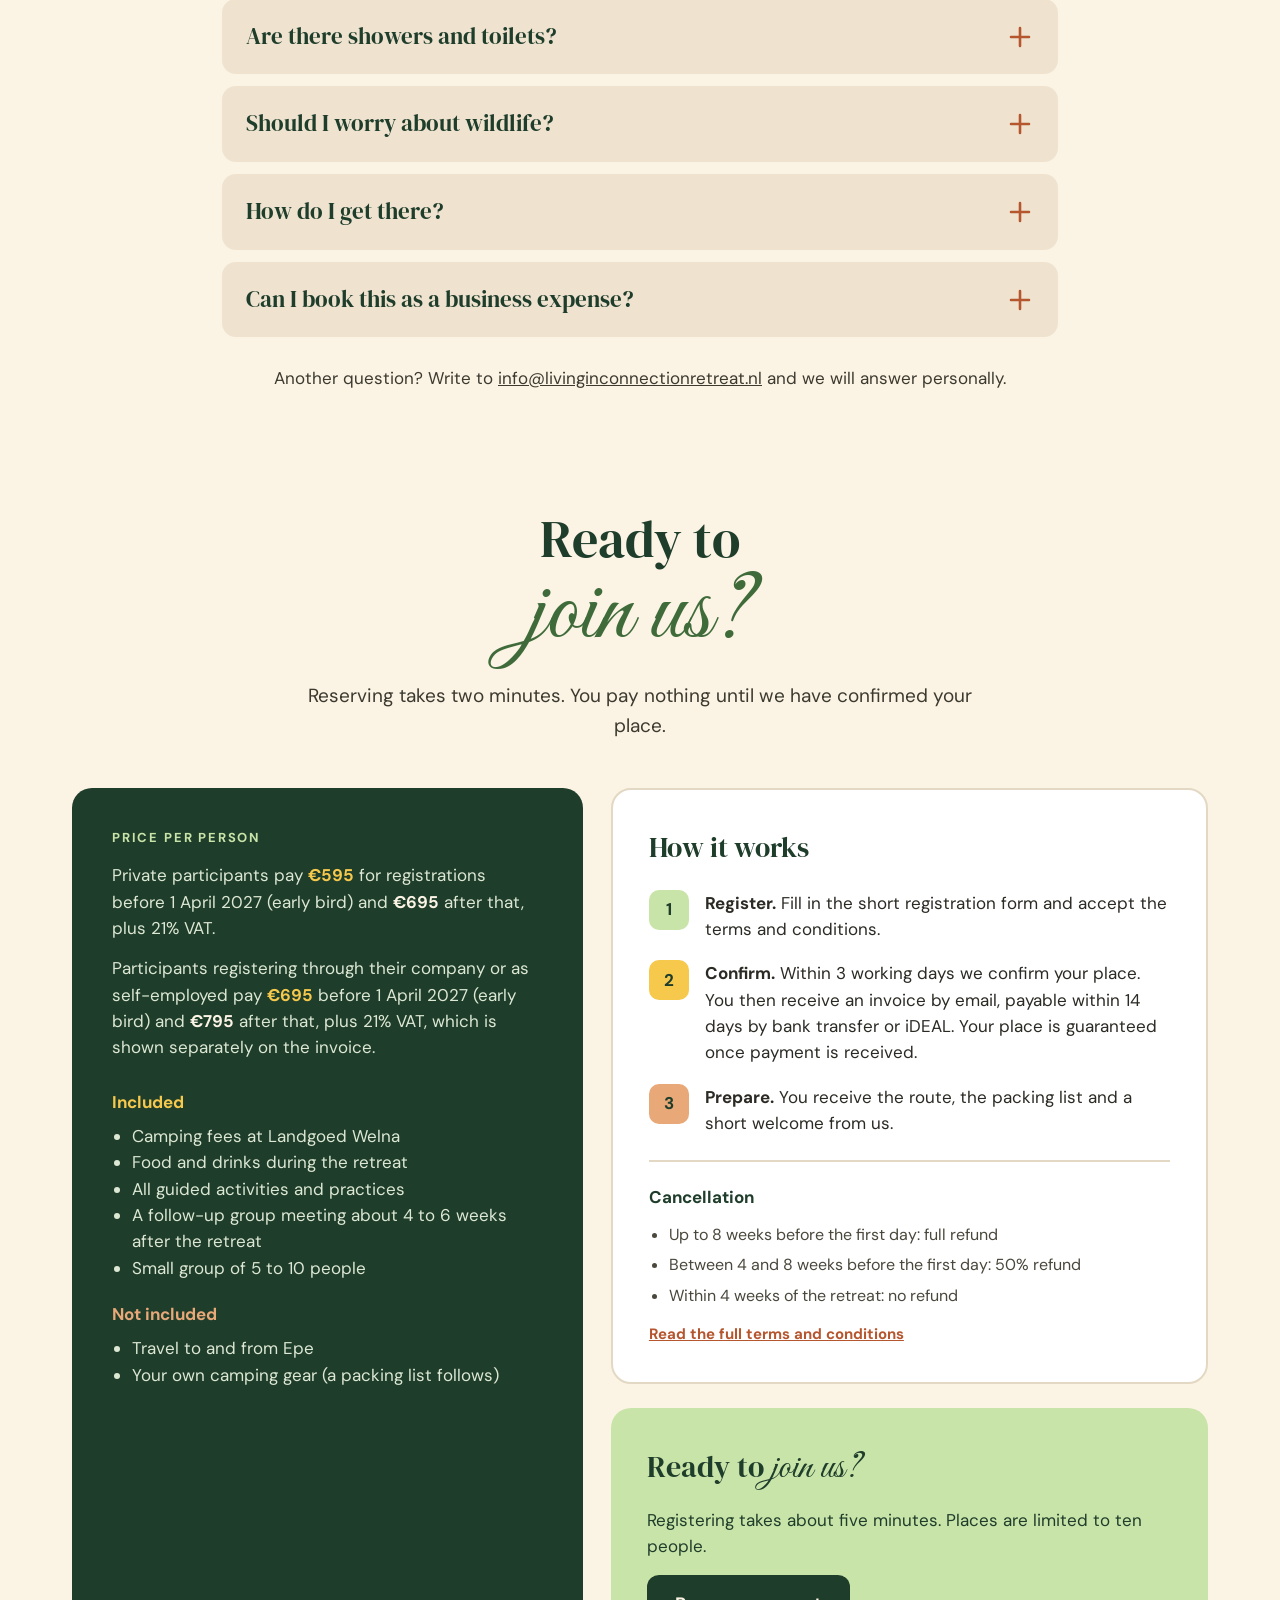
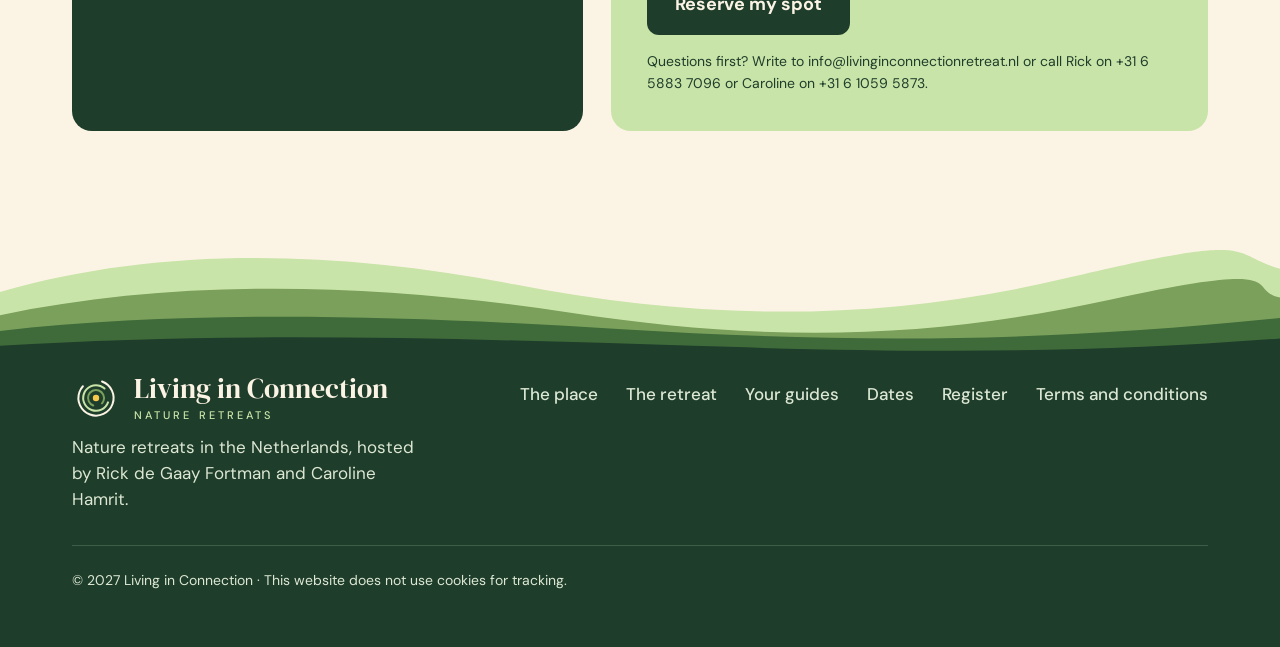
==== commit 7df4fd3d: "Gallery: remove guitar photo, spread headshots, correct photo descriptions Co-Authored-By: Claude So" ====
--- a/index.html
+++ b/index.html
@@ -10,8 +10,8 @@
 <meta property="og:type" content="website"><meta property="og:title" content="Living in Connection Nature Retreat | 21–23 May 2027, Landgoed Welna, Epe"><meta property="og:description" content="A three-day nature retreat with a small group on a secluded estate in the Veluwe. Connect with yourself, each other and nature. 21 to 23 May 2027."><meta property="og:url" content="https://livinginconnectionretreat.nl/"><meta property="og:image" content="https://livinginconnectionretreat.nl/images/hero.jpg?v=3">
 <link rel="preload" href="/fonts/dm-serif-display-latin-400-normal.woff2" as="font" type="font/woff2" crossorigin>
 <link rel="stylesheet" href="/fonts/fonts.css">
-<link rel="stylesheet" href="/css/style.css?v=4">
-<script type="application/ld+json">{"@context": "https://schema.org", "@graph": [{"@type": "Organization", "@id": "https://livinginconnectionretreat.nl/#org", "name": "Living in Connection", "url": "https://livinginconnectionretreat.nl/", "logo": "https://livinginconnectionretreat.nl/favicon.svg", "email": "info@livinginconnectionretreat.nl", "founder": [{"@type": "Person", "name": "Rick de Gaay Fortman"}, {"@type": "Person", "name": "Caroline Hamrit"}]}, {"@type": "Event", "name": "Living in Connection Nature Retreat", "description": "A three-day nature retreat with a small group on a secluded estate in the Veluwe: connection to yourself, each other and nature.", "startDate": "2027-05-21T10:00:00+02:00", "endDate": "2027-05-23T15:30:00+02:00", "eventStatus": "https://schema.org/EventScheduled", "eventAttendanceMode": "https://schema.org/OfflineEventAttendanceMode", "location": {"@type": "Place", "name": "Landgoed Welna", "address": {"@type": "PostalAddress", "addressLocality": "Epe", "addressRegion": "Gelderland", "addressCountry": "NL"}}, "image": ["https://livinginconnectionretreat.nl/images/hero.jpg?v=3"], "organizer": {"@id": "https://livinginconnectionretreat.nl/#org"}, "maximumAttendeeCapacity": 10, "offers": [{"@type": "Offer", "name": "Early bird, private (excl. 21% VAT)", "price": "595", "priceCurrency": "EUR", "validThrough": "2027-04-01", "availability": "https://schema.org/InStock", "url": "https://livinginconnectionretreat.nl/register/"}, {"@type": "Offer", "name": "Early bird, business (excl. 21% VAT)", "price": "695", "priceCurrency": "EUR", "validThrough": "2027-04-01", "availability": "https://schema.org/InStock", "url": "https://livinginconnectionretreat.nl/register/"}]}]}</script>
+<link rel="stylesheet" href="/css/style.css?v=5">
+<script type="application/ld+json">{"@context": "https://schema.org", "@graph": [{"@type": "Organization", "@id": "https://livinginconnectionretreat.nl/#org", "name": "Living in Connection", "url": "https://livinginconnectionretreat.nl/", "logo": "https://livinginconnectionretreat.nl/favicon.svg", "email": "info@livinginconnectionretreat.nl", "founder": [{"@type": "Person", "name": "Rick de Gaay Fortman"}, {"@type": "Person", "name": "Caroline Hamrit"}]}, {"@type": "Event", "name": "Living in Connection Nature Retreat", "description": "A three-day nature retreat with a small group on a secluded estate in the Veluwe: connection to yourself, each other and nature.", "startDate": "2027-05-21T10:00:00+02:00", "endDate": "2027-05-23T15:30:00+02:00", "eventStatus": "https://schema.org/EventScheduled", "eventAttendanceMode": "https://schema.org/OfflineEventAttendanceMode", "location": {"@type": "Place", "name": "Landgoed Welna", "address": {"@type": "PostalAddress", "addressLocality": "Epe", "addressRegion": "Gelderland", "addressCountry": "NL"}}, "image": ["https://livinginconnectionretreat.nl/images/hero.jpg?v=3"], "organizer": {"@id": "https://livinginconnectionretreat.nl/#org"}, "maximumAttendeeCapacity": 10, "offers": [{"@type": "Offer", "name": "Early bird, private (excl. 21% VAT)", "price": "595", "priceCurrency": "EUR", "validFrom": "2026-11-17", "validThrough": "2027-04-01", "availability": "https://schema.org/InStock", "url": "https://livinginconnectionretreat.nl/register/"}, {"@type": "Offer", "name": "Early bird, business (excl. 21% VAT)", "price": "695", "priceCurrency": "EUR", "validFrom": "2026-11-17", "validThrough": "2027-04-01", "availability": "https://schema.org/InStock", "url": "https://livinginconnectionretreat.nl/register/"}, {"@type": "Offer", "name": "Regular, private (excl. 21% VAT)", "price": "695", "priceCurrency": "EUR", "validFrom": "2027-04-01", "validThrough": "2027-05-21", "availability": "https://schema.org/InStock", "url": "https://livinginconnectionretreat.nl/register/"}, {"@type": "Offer", "name": "Regular, business (excl. 21% VAT)", "price": "795", "priceCurrency": "EUR", "validFrom": "2027-04-01", "validThrough": "2027-05-21", "availability": "https://schema.org/InStock", "url": "https://livinginconnectionretreat.nl/register/"}], "performer": [{"@type": "Person", "name": "Rick de Gaay Fortman"}, {"@type": "Person", "name": "Caroline Hamrit"}]}]}</script>
 </head>
 <body>
 <a href="#main" class="hp">Skip to content</a>
@@ -91,22 +91,21 @@
 </div></div></div>
 <section id="gallery"><div class="wrap"><div style="text-align:center;margin:0 0 44px"><h2 class="h" style="color:var(--cream)">A glimpse of</h2><span class="script s-md" style="margin-top:-4px;color:var(--sun)">previous retreats</span></div>
 <div class="masonry">
-<div><button type="button" data-lb="0" aria-label="Enlarge photo 1: Group in camp chairs around the fire in the rain"><img src="/images/gallery/g01.jpg" alt="Group in camp chairs around the fire in the rain" loading="lazy"><span style="position:absolute;right:10px;bottom:10px;width:36px;height:36px;border-radius:10px;background:rgba(15,35,28,.65);display:flex;align-items:center;justify-content:center"><svg width="18" height="18" viewBox="0 0 24 24" fill="none" stroke="#FBF3E4" stroke-width="2.4" stroke-linecap="round" stroke-linejoin="round" aria-hidden="true"><path d="M14 4h6v6M10 20H4v-6M20 4l-7 7M4 20l7-7"/></svg></span></button></div>
-<div><button type="button" data-lb="1" aria-label="Enlarge photo 2: Tent among tall beech trees"><img src="/images/gallery/g02.jpg" alt="Tent among tall beech trees" loading="lazy"><span style="position:absolute;right:10px;bottom:10px;width:36px;height:36px;border-radius:10px;background:rgba(15,35,28,.65);display:flex;align-items:center;justify-content:center"><svg width="18" height="18" viewBox="0 0 24 24" fill="none" stroke="#FBF3E4" stroke-width="2.4" stroke-linecap="round" stroke-linejoin="round" aria-hidden="true"><path d="M14 4h6v6M10 20H4v-6M20 4l-7 7M4 20l7-7"/></svg></span></button></div>
-<div><button type="button" data-lb="2" aria-label="Enlarge photo 3: Woman smiling in the forest"><img src="/images/gallery/g03.jpg" alt="Woman smiling in the forest" loading="lazy"><span style="position:absolute;right:10px;bottom:10px;width:36px;height:36px;border-radius:10px;background:rgba(15,35,28,.65);display:flex;align-items:center;justify-content:center"><svg width="18" height="18" viewBox="0 0 24 24" fill="none" stroke="#FBF3E4" stroke-width="2.4" stroke-linecap="round" stroke-linejoin="round" aria-hidden="true"><path d="M14 4h6v6M10 20H4v-6M20 4l-7 7M4 20l7-7"/></svg></span></button></div>
-<div><button type="button" data-lb="3" aria-label="Enlarge photo 4: Group around the campfire with a guitar"><img src="/images/gallery/g04.jpg" alt="Group around the campfire with a guitar" loading="lazy"><span style="position:absolute;right:10px;bottom:10px;width:36px;height:36px;border-radius:10px;background:rgba(15,35,28,.65);display:flex;align-items:center;justify-content:center"><svg width="18" height="18" viewBox="0 0 24 24" fill="none" stroke="#FBF3E4" stroke-width="2.4" stroke-linecap="round" stroke-linejoin="round" aria-hidden="true"><path d="M14 4h6v6M10 20H4v-6M20 4l-7 7M4 20l7-7"/></svg></span></button></div>
-<div><button type="button" data-lb="4" aria-label="Enlarge photo 5: Participant sitting alone against a tree trunk"><img src="/images/gallery/g05.jpg" alt="Participant sitting alone against a tree trunk" loading="lazy"><span style="position:absolute;right:10px;bottom:10px;width:36px;height:36px;border-radius:10px;background:rgba(15,35,28,.65);display:flex;align-items:center;justify-content:center"><svg width="18" height="18" viewBox="0 0 24 24" fill="none" stroke="#FBF3E4" stroke-width="2.4" stroke-linecap="round" stroke-linejoin="round" aria-hidden="true"><path d="M14 4h6v6M10 20H4v-6M20 4l-7 7M4 20l7-7"/></svg></span></button></div>
-<div><button type="button" data-lb="5" aria-label="Enlarge photo 6: Table with fresh seasonal vegetables outside the cabin"><img src="/images/gallery/g06.jpg" alt="Table with fresh seasonal vegetables outside the cabin" loading="lazy"><span style="position:absolute;right:10px;bottom:10px;width:36px;height:36px;border-radius:10px;background:rgba(15,35,28,.65);display:flex;align-items:center;justify-content:center"><svg width="18" height="18" viewBox="0 0 24 24" fill="none" stroke="#FBF3E4" stroke-width="2.4" stroke-linecap="round" stroke-linejoin="round" aria-hidden="true"><path d="M14 4h6v6M10 20H4v-6M20 4l-7 7M4 20l7-7"/></svg></span></button></div>
-<div><button type="button" data-lb="6" aria-label="Enlarge photo 7: Participants in blue rain jackets in the forest"><img src="/images/gallery/g07.jpg" alt="Participants in blue rain jackets in the forest" loading="lazy"><span style="position:absolute;right:10px;bottom:10px;width:36px;height:36px;border-radius:10px;background:rgba(15,35,28,.65);display:flex;align-items:center;justify-content:center"><svg width="18" height="18" viewBox="0 0 24 24" fill="none" stroke="#FBF3E4" stroke-width="2.4" stroke-linecap="round" stroke-linejoin="round" aria-hidden="true"><path d="M14 4h6v6M10 20H4v-6M20 4l-7 7M4 20l7-7"/></svg></span></button></div>
-<div><button type="button" data-lb="7" aria-label="Enlarge photo 8: Two men standing in front of a meadow"><img src="/images/gallery/g08.jpg" alt="Two men standing in front of a meadow" loading="lazy"><span style="position:absolute;right:10px;bottom:10px;width:36px;height:36px;border-radius:10px;background:rgba(15,35,28,.65);display:flex;align-items:center;justify-content:center"><svg width="18" height="18" viewBox="0 0 24 24" fill="none" stroke="#FBF3E4" stroke-width="2.4" stroke-linecap="round" stroke-linejoin="round" aria-hidden="true"><path d="M14 4h6v6M10 20H4v-6M20 4l-7 7M4 20l7-7"/></svg></span></button></div>
-<div><button type="button" data-lb="8" aria-label="Enlarge photo 9: Participant reading against a tree with the cabin behind"><img src="/images/gallery/g09.jpg" alt="Participant reading against a tree with the cabin behind" loading="lazy"><span style="position:absolute;right:10px;bottom:10px;width:36px;height:36px;border-radius:10px;background:rgba(15,35,28,.65);display:flex;align-items:center;justify-content:center"><svg width="18" height="18" viewBox="0 0 24 24" fill="none" stroke="#FBF3E4" stroke-width="2.4" stroke-linecap="round" stroke-linejoin="round" aria-hidden="true"><path d="M14 4h6v6M10 20H4v-6M20 4l-7 7M4 20l7-7"/></svg></span></button></div>
-<div><button type="button" data-lb="9" aria-label="Enlarge photo 10: Two participants by the fire pit"><img src="/images/gallery/g10.jpg" alt="Two participants by the fire pit" loading="lazy"><span style="position:absolute;right:10px;bottom:10px;width:36px;height:36px;border-radius:10px;background:rgba(15,35,28,.65);display:flex;align-items:center;justify-content:center"><svg width="18" height="18" viewBox="0 0 24 24" fill="none" stroke="#FBF3E4" stroke-width="2.4" stroke-linecap="round" stroke-linejoin="round" aria-hidden="true"><path d="M14 4h6v6M10 20H4v-6M20 4l-7 7M4 20l7-7"/></svg></span></button></div>
-<div><button type="button" data-lb="10" aria-label="Enlarge photo 11: Participant with a wreath of leaves on his cap"><img src="/images/gallery/g11.jpg" alt="Participant with a wreath of leaves on his cap" loading="lazy"><span style="position:absolute;right:10px;bottom:10px;width:36px;height:36px;border-radius:10px;background:rgba(15,35,28,.65);display:flex;align-items:center;justify-content:center"><svg width="18" height="18" viewBox="0 0 24 24" fill="none" stroke="#FBF3E4" stroke-width="2.4" stroke-linecap="round" stroke-linejoin="round" aria-hidden="true"><path d="M14 4h6v6M10 20H4v-6M20 4l-7 7M4 20l7-7"/></svg></span></button></div>
-<div><button type="button" data-lb="11" aria-label="Enlarge photo 12: Group sitting on logs around a fire circle in a sunny clearing"><img src="/images/gallery/g12.jpg" alt="Group sitting on logs around a fire circle in a sunny clearing" loading="lazy"><span style="position:absolute;right:10px;bottom:10px;width:36px;height:36px;border-radius:10px;background:rgba(15,35,28,.65);display:flex;align-items:center;justify-content:center"><svg width="18" height="18" viewBox="0 0 24 24" fill="none" stroke="#FBF3E4" stroke-width="2.4" stroke-linecap="round" stroke-linejoin="round" aria-hidden="true"><path d="M14 4h6v6M10 20H4v-6M20 4l-7 7M4 20l7-7"/></svg></span></button></div>
-<div><button type="button" data-lb="12" aria-label="Enlarge photo 13: Cook preparing vegetables at the cabin"><img src="/images/gallery/g13.jpg" alt="Cook preparing vegetables at the cabin" loading="lazy"><span style="position:absolute;right:10px;bottom:10px;width:36px;height:36px;border-radius:10px;background:rgba(15,35,28,.65);display:flex;align-items:center;justify-content:center"><svg width="18" height="18" viewBox="0 0 24 24" fill="none" stroke="#FBF3E4" stroke-width="2.4" stroke-linecap="round" stroke-linejoin="round" aria-hidden="true"><path d="M14 4h6v6M10 20H4v-6M20 4l-7 7M4 20l7-7"/></svg></span></button></div>
-<div><button type="button" data-lb="13" aria-label="Enlarge photo 14: Two participants talking in the forest"><img src="/images/gallery/g14.jpg" alt="Two participants talking in the forest" loading="lazy"><span style="position:absolute;right:10px;bottom:10px;width:36px;height:36px;border-radius:10px;background:rgba(15,35,28,.65);display:flex;align-items:center;justify-content:center"><svg width="18" height="18" viewBox="0 0 24 24" fill="none" stroke="#FBF3E4" stroke-width="2.4" stroke-linecap="round" stroke-linejoin="round" aria-hidden="true"><path d="M14 4h6v6M10 20H4v-6M20 4l-7 7M4 20l7-7"/></svg></span></button></div>
-<div><button type="button" data-lb="14" aria-label="Enlarge photo 15: Smiling participant in a cap"><img src="/images/gallery/g15.jpg" alt="Smiling participant in a cap" loading="lazy"><span style="position:absolute;right:10px;bottom:10px;width:36px;height:36px;border-radius:10px;background:rgba(15,35,28,.65);display:flex;align-items:center;justify-content:center"><svg width="18" height="18" viewBox="0 0 24 24" fill="none" stroke="#FBF3E4" stroke-width="2.4" stroke-linecap="round" stroke-linejoin="round" aria-hidden="true"><path d="M14 4h6v6M10 20H4v-6M20 4l-7 7M4 20l7-7"/></svg></span></button></div>
-<div><button type="button" data-lb="15" aria-label="Enlarge photo 16: Participants resting in camp chairs under a large tree"><img src="/images/gallery/g16.jpg" alt="Participants resting in camp chairs under a large tree" loading="lazy"><span style="position:absolute;right:10px;bottom:10px;width:36px;height:36px;border-radius:10px;background:rgba(15,35,28,.65);display:flex;align-items:center;justify-content:center"><svg width="18" height="18" viewBox="0 0 24 24" fill="none" stroke="#FBF3E4" stroke-width="2.4" stroke-linecap="round" stroke-linejoin="round" aria-hidden="true"><path d="M14 4h6v6M10 20H4v-6M20 4l-7 7M4 20l7-7"/></svg></span></button></div>
+<div><button type="button" data-lb="0" aria-label="Enlarge photo 1: Group sitting on logs around a fire circle in a sunny clearing"><img src="/images/gallery/g02.jpg" alt="Group sitting on logs around a fire circle in a sunny clearing" loading="lazy"><span style="position:absolute;right:10px;bottom:10px;width:36px;height:36px;border-radius:10px;background:rgba(15,35,28,.65);display:flex;align-items:center;justify-content:center"><svg width="18" height="18" viewBox="0 0 24 24" fill="none" stroke="#FBF3E4" stroke-width="2.4" stroke-linecap="round" stroke-linejoin="round" aria-hidden="true"><path d="M14 4h6v6M10 20H4v-6M20 4l-7 7M4 20l7-7"/></svg></span></button></div>
+<div><button type="button" data-lb="1" aria-label="Enlarge photo 2: Smiling participant in a cap"><img src="/images/gallery/g13.jpg" alt="Smiling participant in a cap" loading="lazy"><span style="position:absolute;right:10px;bottom:10px;width:36px;height:36px;border-radius:10px;background:rgba(15,35,28,.65);display:flex;align-items:center;justify-content:center"><svg width="18" height="18" viewBox="0 0 24 24" fill="none" stroke="#FBF3E4" stroke-width="2.4" stroke-linecap="round" stroke-linejoin="round" aria-hidden="true"><path d="M14 4h6v6M10 20H4v-6M20 4l-7 7M4 20l7-7"/></svg></span></button></div>
+<div><button type="button" data-lb="2" aria-label="Enlarge photo 3: Tent among tall beech trees"><img src="/images/gallery/g01.jpg" alt="Tent among tall beech trees" loading="lazy"><span style="position:absolute;right:10px;bottom:10px;width:36px;height:36px;border-radius:10px;background:rgba(15,35,28,.65);display:flex;align-items:center;justify-content:center"><svg width="18" height="18" viewBox="0 0 24 24" fill="none" stroke="#FBF3E4" stroke-width="2.4" stroke-linecap="round" stroke-linejoin="round" aria-hidden="true"><path d="M14 4h6v6M10 20H4v-6M20 4l-7 7M4 20l7-7"/></svg></span></button></div>
+<div><button type="button" data-lb="3" aria-label="Enlarge photo 4: Group in camp chairs around the fire in the rain"><img src="/images/gallery/g12.jpg" alt="Group in camp chairs around the fire in the rain" loading="lazy"><span style="position:absolute;right:10px;bottom:10px;width:36px;height:36px;border-radius:10px;background:rgba(15,35,28,.65);display:flex;align-items:center;justify-content:center"><svg width="18" height="18" viewBox="0 0 24 24" fill="none" stroke="#FBF3E4" stroke-width="2.4" stroke-linecap="round" stroke-linejoin="round" aria-hidden="true"><path d="M14 4h6v6M10 20H4v-6M20 4l-7 7M4 20l7-7"/></svg></span></button></div>
+<div><button type="button" data-lb="4" aria-label="Enlarge photo 5: Table with fresh seasonal vegetables outside the cabin"><img src="/images/gallery/g09.jpg" alt="Table with fresh seasonal vegetables outside the cabin" loading="lazy"><span style="position:absolute;right:10px;bottom:10px;width:36px;height:36px;border-radius:10px;background:rgba(15,35,28,.65);display:flex;align-items:center;justify-content:center"><svg width="18" height="18" viewBox="0 0 24 24" fill="none" stroke="#FBF3E4" stroke-width="2.4" stroke-linecap="round" stroke-linejoin="round" aria-hidden="true"><path d="M14 4h6v6M10 20H4v-6M20 4l-7 7M4 20l7-7"/></svg></span></button></div>
+<div><button type="button" data-lb="5" aria-label="Enlarge photo 6: Participant sitting alone against a tree trunk"><img src="/images/gallery/g04.jpg" alt="Participant sitting alone against a tree trunk" loading="lazy"><span style="position:absolute;right:10px;bottom:10px;width:36px;height:36px;border-radius:10px;background:rgba(15,35,28,.65);display:flex;align-items:center;justify-content:center"><svg width="18" height="18" viewBox="0 0 24 24" fill="none" stroke="#FBF3E4" stroke-width="2.4" stroke-linecap="round" stroke-linejoin="round" aria-hidden="true"><path d="M14 4h6v6M10 20H4v-6M20 4l-7 7M4 20l7-7"/></svg></span></button></div>
+<div><button type="button" data-lb="6" aria-label="Enlarge photo 7: Participant with a wreath of leaves on his cap"><img src="/images/gallery/g14.jpg" alt="Participant with a wreath of leaves on his cap" loading="lazy"><span style="position:absolute;right:10px;bottom:10px;width:36px;height:36px;border-radius:10px;background:rgba(15,35,28,.65);display:flex;align-items:center;justify-content:center"><svg width="18" height="18" viewBox="0 0 24 24" fill="none" stroke="#FBF3E4" stroke-width="2.4" stroke-linecap="round" stroke-linejoin="round" aria-hidden="true"><path d="M14 4h6v6M10 20H4v-6M20 4l-7 7M4 20l7-7"/></svg></span></button></div>
+<div><button type="button" data-lb="7" aria-label="Enlarge photo 8: Participants in blue rain jackets in the forest"><img src="/images/gallery/g10.jpg" alt="Participants in blue rain jackets in the forest" loading="lazy"><span style="position:absolute;right:10px;bottom:10px;width:36px;height:36px;border-radius:10px;background:rgba(15,35,28,.65);display:flex;align-items:center;justify-content:center"><svg width="18" height="18" viewBox="0 0 24 24" fill="none" stroke="#FBF3E4" stroke-width="2.4" stroke-linecap="round" stroke-linejoin="round" aria-hidden="true"><path d="M14 4h6v6M10 20H4v-6M20 4l-7 7M4 20l7-7"/></svg></span></button></div>
+<div><button type="button" data-lb="8" aria-label="Enlarge photo 9: Two men standing in front of a meadow"><img src="/images/gallery/g03.jpg" alt="Two men standing in front of a meadow" loading="lazy"><span style="position:absolute;right:10px;bottom:10px;width:36px;height:36px;border-radius:10px;background:rgba(15,35,28,.65);display:flex;align-items:center;justify-content:center"><svg width="18" height="18" viewBox="0 0 24 24" fill="none" stroke="#FBF3E4" stroke-width="2.4" stroke-linecap="round" stroke-linejoin="round" aria-hidden="true"><path d="M14 4h6v6M10 20H4v-6M20 4l-7 7M4 20l7-7"/></svg></span></button></div>
+<div><button type="button" data-lb="9" aria-label="Enlarge photo 10: Participant reading against a tree with the cabin behind"><img src="/images/gallery/g06.jpg" alt="Participant reading against a tree with the cabin behind" loading="lazy"><span style="position:absolute;right:10px;bottom:10px;width:36px;height:36px;border-radius:10px;background:rgba(15,35,28,.65);display:flex;align-items:center;justify-content:center"><svg width="18" height="18" viewBox="0 0 24 24" fill="none" stroke="#FBF3E4" stroke-width="2.4" stroke-linecap="round" stroke-linejoin="round" aria-hidden="true"><path d="M14 4h6v6M10 20H4v-6M20 4l-7 7M4 20l7-7"/></svg></span></button></div>
+<div><button type="button" data-lb="10" aria-label="Enlarge photo 11: Woman smiling in the forest"><img src="/images/gallery/g15.jpg" alt="Woman smiling in the forest" loading="lazy"><span style="position:absolute;right:10px;bottom:10px;width:36px;height:36px;border-radius:10px;background:rgba(15,35,28,.65);display:flex;align-items:center;justify-content:center"><svg width="18" height="18" viewBox="0 0 24 24" fill="none" stroke="#FBF3E4" stroke-width="2.4" stroke-linecap="round" stroke-linejoin="round" aria-hidden="true"><path d="M14 4h6v6M10 20H4v-6M20 4l-7 7M4 20l7-7"/></svg></span></button></div>
+<div><button type="button" data-lb="11" aria-label="Enlarge photo 12: Two participants by the fire pit"><img src="/images/gallery/g11.jpg" alt="Two participants by the fire pit" loading="lazy"><span style="position:absolute;right:10px;bottom:10px;width:36px;height:36px;border-radius:10px;background:rgba(15,35,28,.65);display:flex;align-items:center;justify-content:center"><svg width="18" height="18" viewBox="0 0 24 24" fill="none" stroke="#FBF3E4" stroke-width="2.4" stroke-linecap="round" stroke-linejoin="round" aria-hidden="true"><path d="M14 4h6v6M10 20H4v-6M20 4l-7 7M4 20l7-7"/></svg></span></button></div>
+<div><button type="button" data-lb="12" aria-label="Enlarge photo 13: Participants resting in camp chairs under a large tree"><img src="/images/gallery/g08.jpg" alt="Participants resting in camp chairs under a large tree" loading="lazy"><span style="position:absolute;right:10px;bottom:10px;width:36px;height:36px;border-radius:10px;background:rgba(15,35,28,.65);display:flex;align-items:center;justify-content:center"><svg width="18" height="18" viewBox="0 0 24 24" fill="none" stroke="#FBF3E4" stroke-width="2.4" stroke-linecap="round" stroke-linejoin="round" aria-hidden="true"><path d="M14 4h6v6M10 20H4v-6M20 4l-7 7M4 20l7-7"/></svg></span></button></div>
+<div><button type="button" data-lb="13" aria-label="Enlarge photo 14: Cook preparing vegetables at the cabin"><img src="/images/gallery/g16.jpg" alt="Cook preparing vegetables at the cabin" loading="lazy"><span style="position:absolute;right:10px;bottom:10px;width:36px;height:36px;border-radius:10px;background:rgba(15,35,28,.65);display:flex;align-items:center;justify-content:center"><svg width="18" height="18" viewBox="0 0 24 24" fill="none" stroke="#FBF3E4" stroke-width="2.4" stroke-linecap="round" stroke-linejoin="round" aria-hidden="true"><path d="M14 4h6v6M10 20H4v-6M20 4l-7 7M4 20l7-7"/></svg></span></button></div>
+<div><button type="button" data-lb="14" aria-label="Enlarge photo 15: Two participants talking in the forest"><img src="/images/gallery/g05.jpg" alt="Two participants talking in the forest" loading="lazy"><span style="position:absolute;right:10px;bottom:10px;width:36px;height:36px;border-radius:10px;background:rgba(15,35,28,.65);display:flex;align-items:center;justify-content:center"><svg width="18" height="18" viewBox="0 0 24 24" fill="none" stroke="#FBF3E4" stroke-width="2.4" stroke-linecap="round" stroke-linejoin="round" aria-hidden="true"><path d="M14 4h6v6M10 20H4v-6M20 4l-7 7M4 20l7-7"/></svg></span></button></div>
 </div>
 <div class="lb" id="lb" role="dialog" aria-modal="true" aria-label="Photo viewer" hidden><img src="" alt="">
 <button type="button" class="x" aria-label="Close photo viewer"><svg width="22" height="22" viewBox="0 0 22 22" fill="none" stroke="#FBF3E4" stroke-width="2.5" stroke-linecap="round" aria-hidden="true"><path d="M4 4l14 14M18 4L4 18"/></svg></button>
@@ -124,7 +123,7 @@
 </div></section>
 <section id="faq"><div style="text-align:center;margin:0 0 40px"><h2 class="h">Good to know</h2><span class="script s-md" style="margin-top:-4px;color:var(--fern)">before you come</span></div>
 <details open><summary>I have no camping experience. Can I still join?<span class="plus"><svg width="28" height="28" viewBox="0 0 28 28" fill="none" stroke="#B5562E" stroke-width="2.6" stroke-linecap="round" aria-hidden="true"><path d="M14 5v18M5 14h18"/></svg></span></summary><p>Yes, absolutely. You can bring your own gear, rent it or borrow it, and we help you set up your tent.</p></details>
-<details><summary>What should I bring?<span class="plus"><svg width="28" height="28" viewBox="0 0 28 28" fill="none" stroke="#B5562E" stroke-width="2.6" stroke-linecap="round" aria-hidden="true"><path d="M14 5v18M5 14h18"/></svg></span></summary><p>Camping gear, waterproof clothing, sturdy walking shoes or boots, a notebook and pen, and a refillable water bottle. Meals and drinks are provided. A full packing list follows when you sign up.</p></details>
+<details><summary>What should I bring?<span class="plus"><svg width="28" height="28" viewBox="0 0 28 28" fill="none" stroke="#B5562E" stroke-width="2.6" stroke-linecap="round" aria-hidden="true"><path d="M14 5v18M5 14h18"/></svg></span></summary><p>Camping gear, outdoor clothing, sturdy walking shoes or boots, a notebook and pen, and a refillable water bottle. Meals and drinks are provided. A full packing list follows when you sign up.</p></details>
 <details><summary>How fit do I need to be?<span class="plus"><svg width="28" height="28" viewBox="0 0 28 28" fill="none" stroke="#B5562E" stroke-width="2.6" stroke-linecap="round" aria-hidden="true"><path d="M14 5v18M5 14h18"/></svg></span></summary><p>No special fitness is needed. It helps if you can walk 1 to 2 km and sit outdoors comfortably. Some paths are uneven, and a lightweight stool or cushion is handy if sitting on the ground is hard.</p></details>
 <details><summary>How big is the group?<span class="plus"><svg width="28" height="28" viewBox="0 0 28 28" fill="none" stroke="#B5562E" stroke-width="2.6" stroke-linecap="round" aria-hidden="true"><path d="M14 5v18M5 14h18"/></svg></span></summary><p>Ten people at most. The retreat goes ahead with a minimum of five.</p></details>
 <details><summary>Do I need to bring my own food?<span class="plus"><svg width="28" height="28" viewBox="0 0 28 28" fill="none" stroke="#B5562E" stroke-width="2.6" stroke-linecap="round" aria-hidden="true"><path d="M14 5v18M5 14h18"/></svg></span></summary><p>No. Meals, snacks and drinks are included, and we can take dietary needs into account.</p></details>
--- a/css/style.css
+++ b/css/style.css
@@ -171,7 +171,7 @@
 /* gallery: small square thumbnails on mobile, tap to enlarge */
 @media(max-width:700px){
  #gallery{padding:64px 0}
- .masonry{column-width:auto;columns:auto;display:grid;grid-template-columns:repeat(4,1fr);gap:6px}
+ .masonry{column-width:auto;columns:auto;display:grid;grid-template-columns:repeat(3,1fr);gap:8px}
  .masonry div{margin:0}
  .masonry button{aspect-ratio:1/1;border-radius:10px}
  .masonry img{width:100%;height:100%;object-fit:cover}
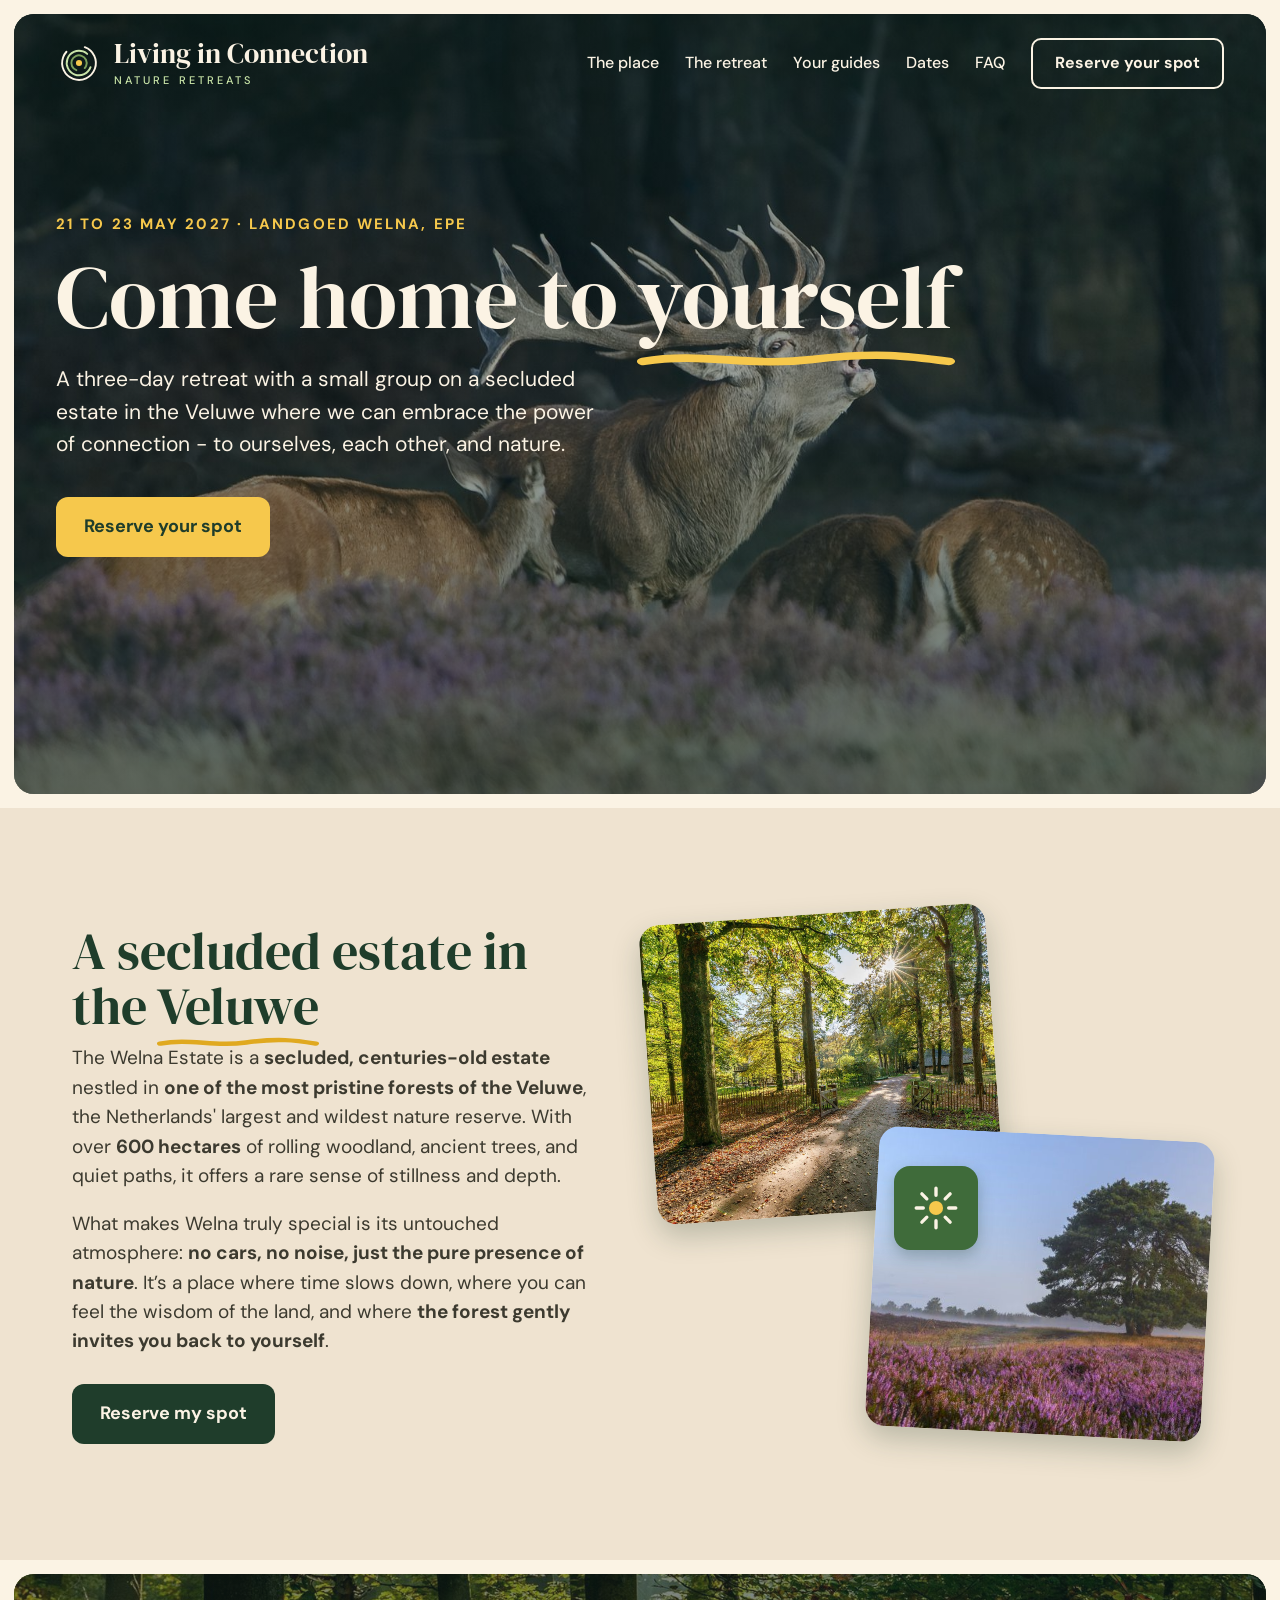
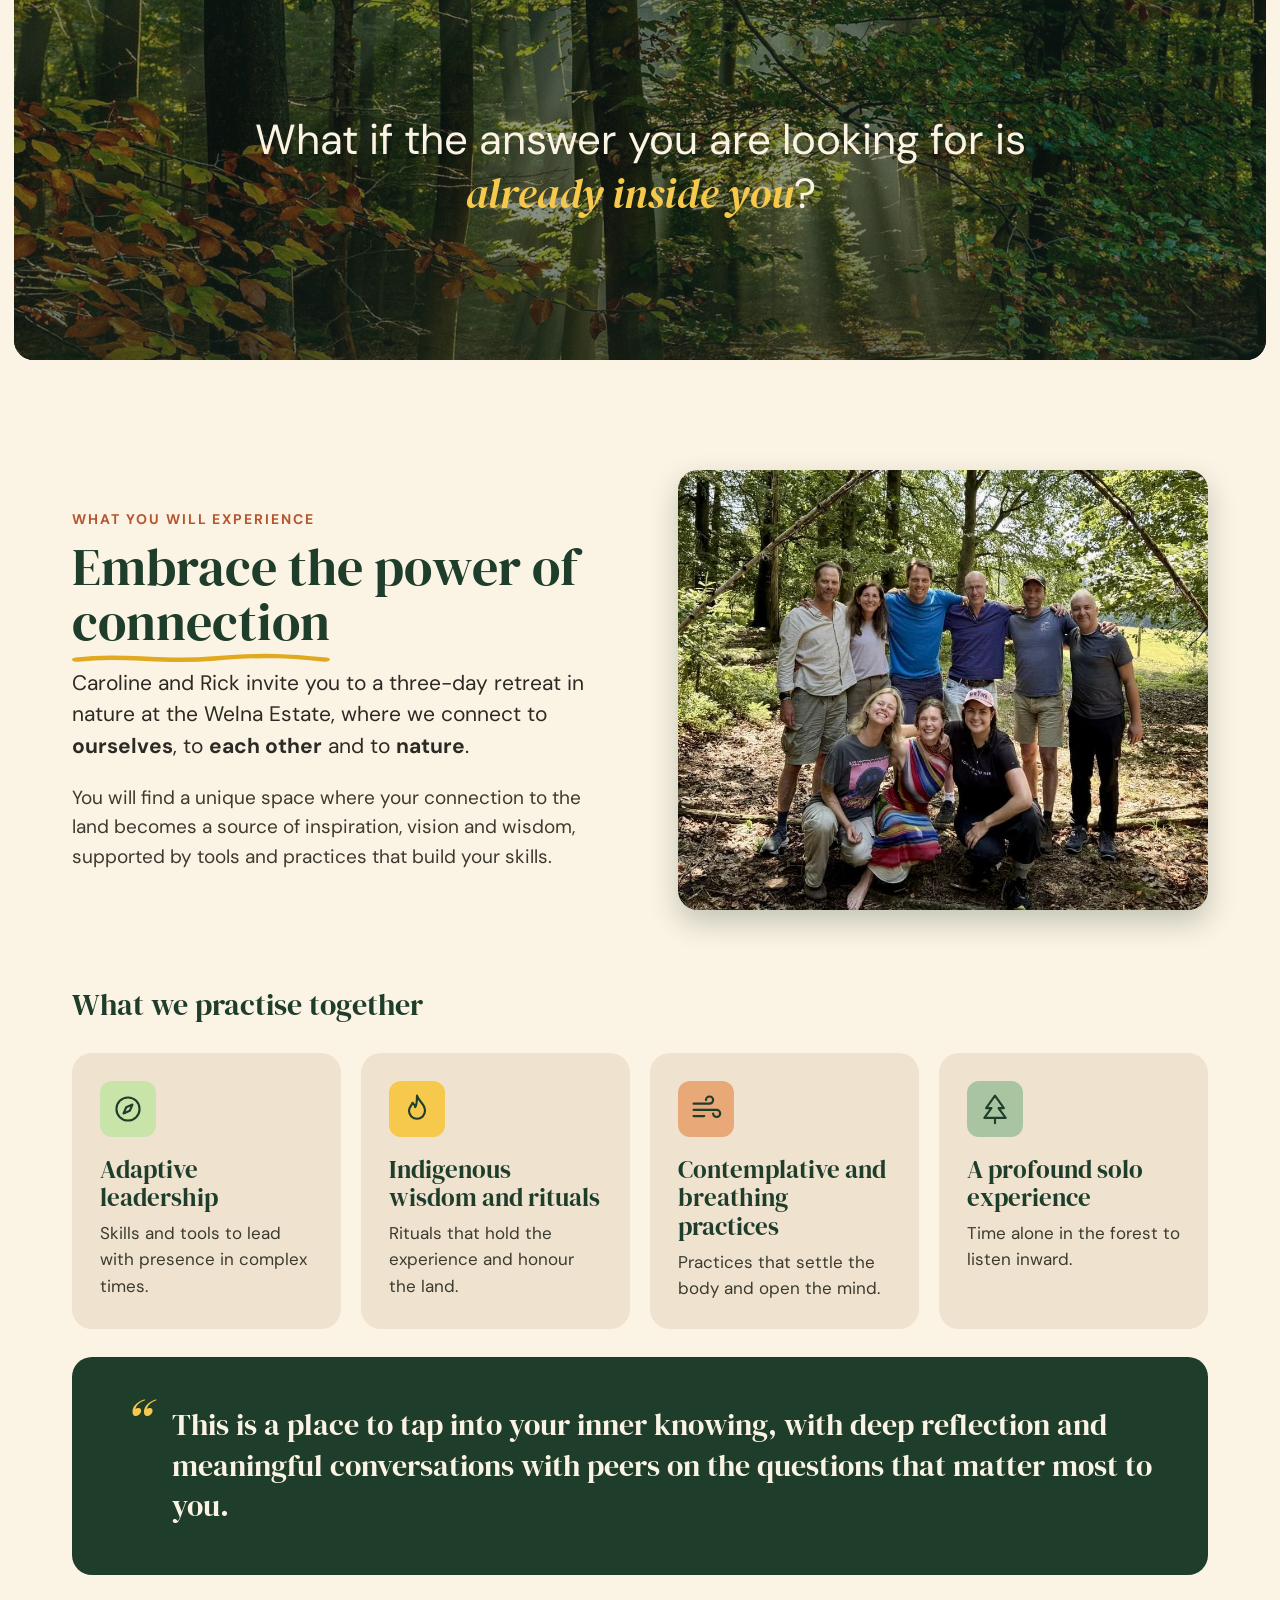
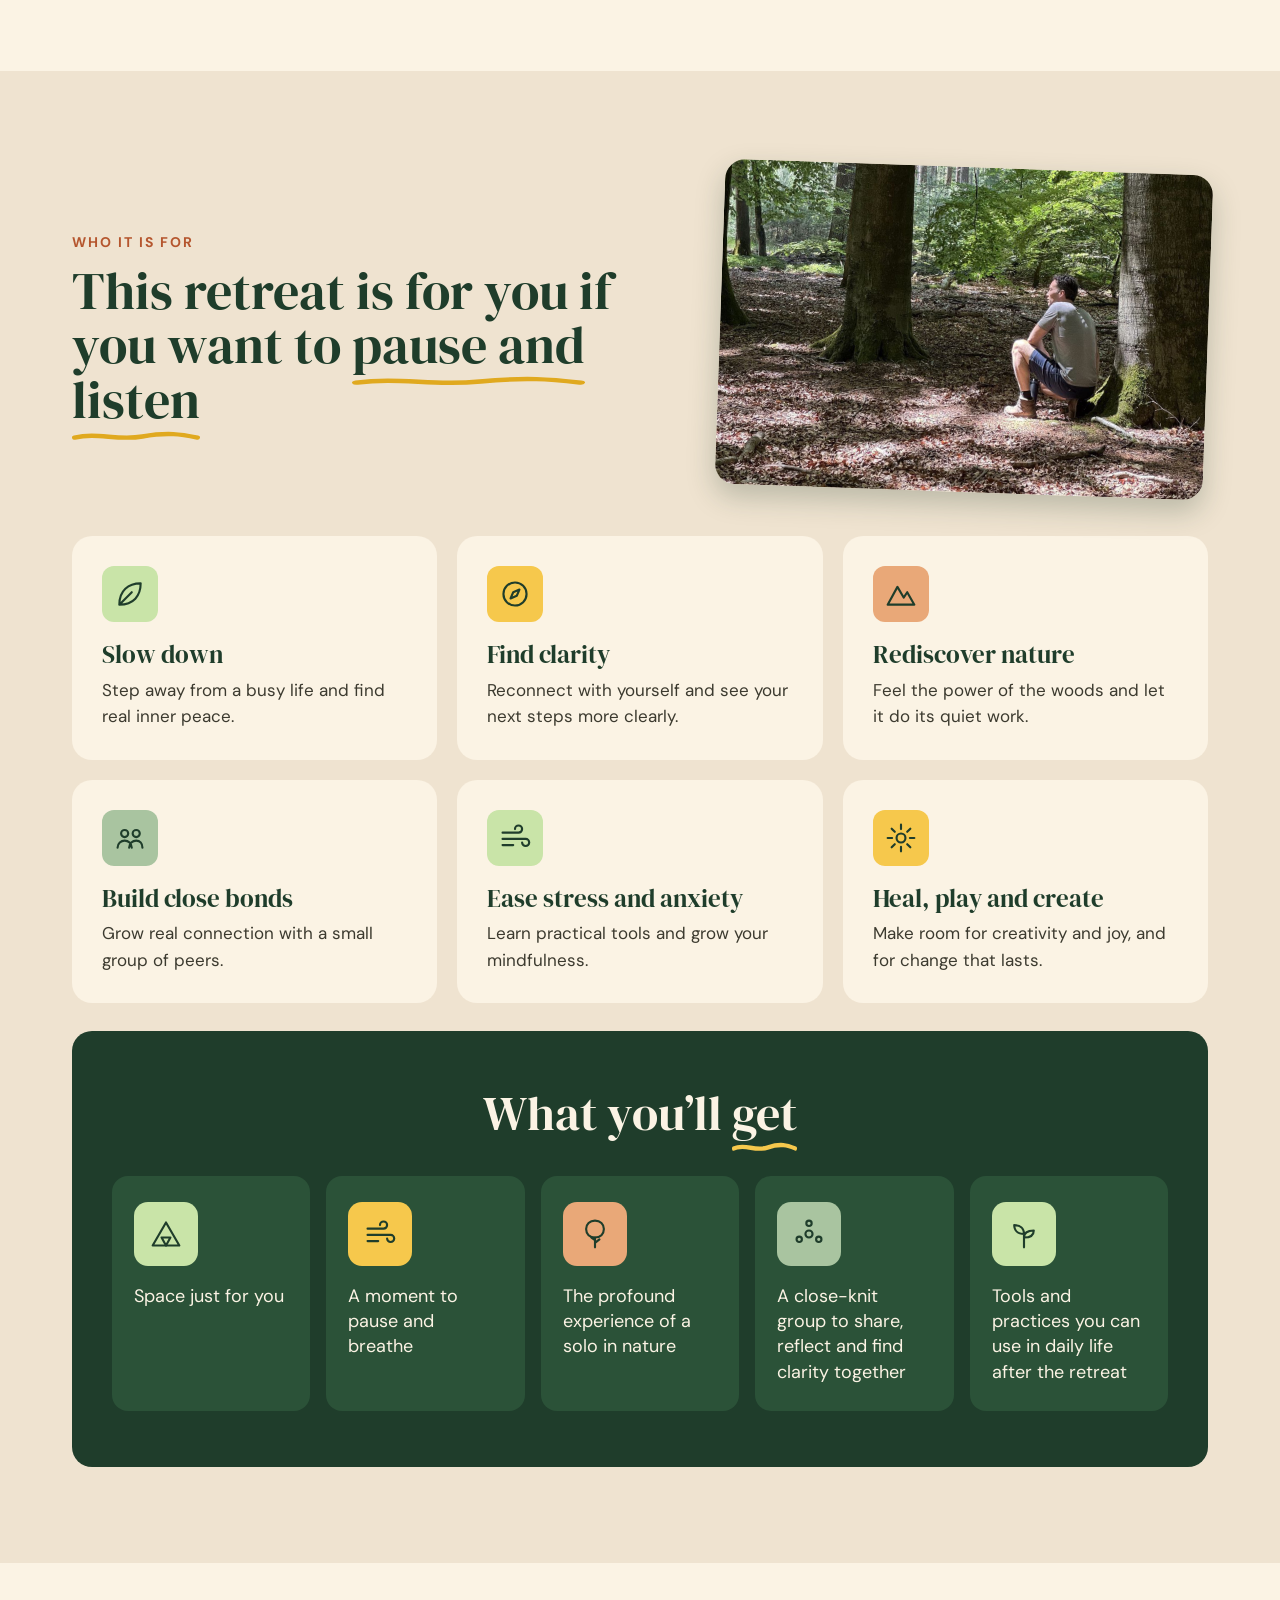
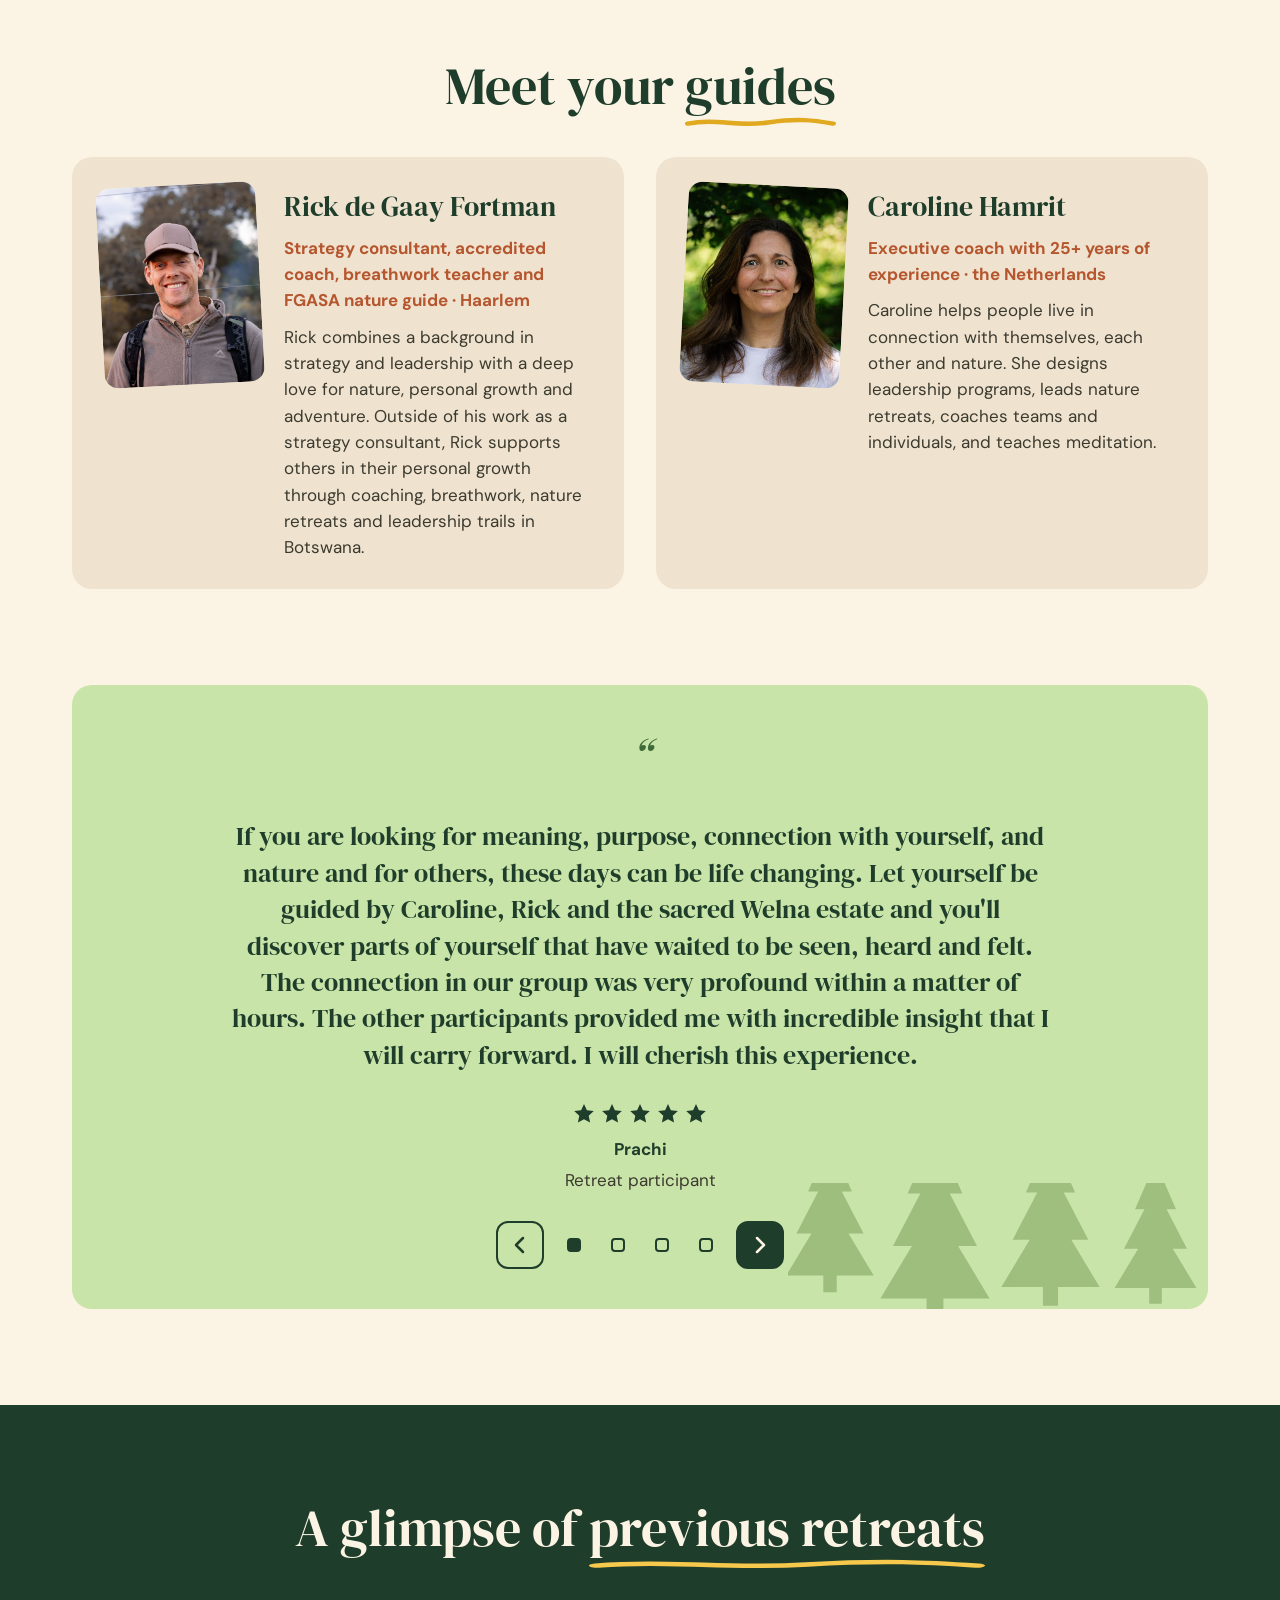
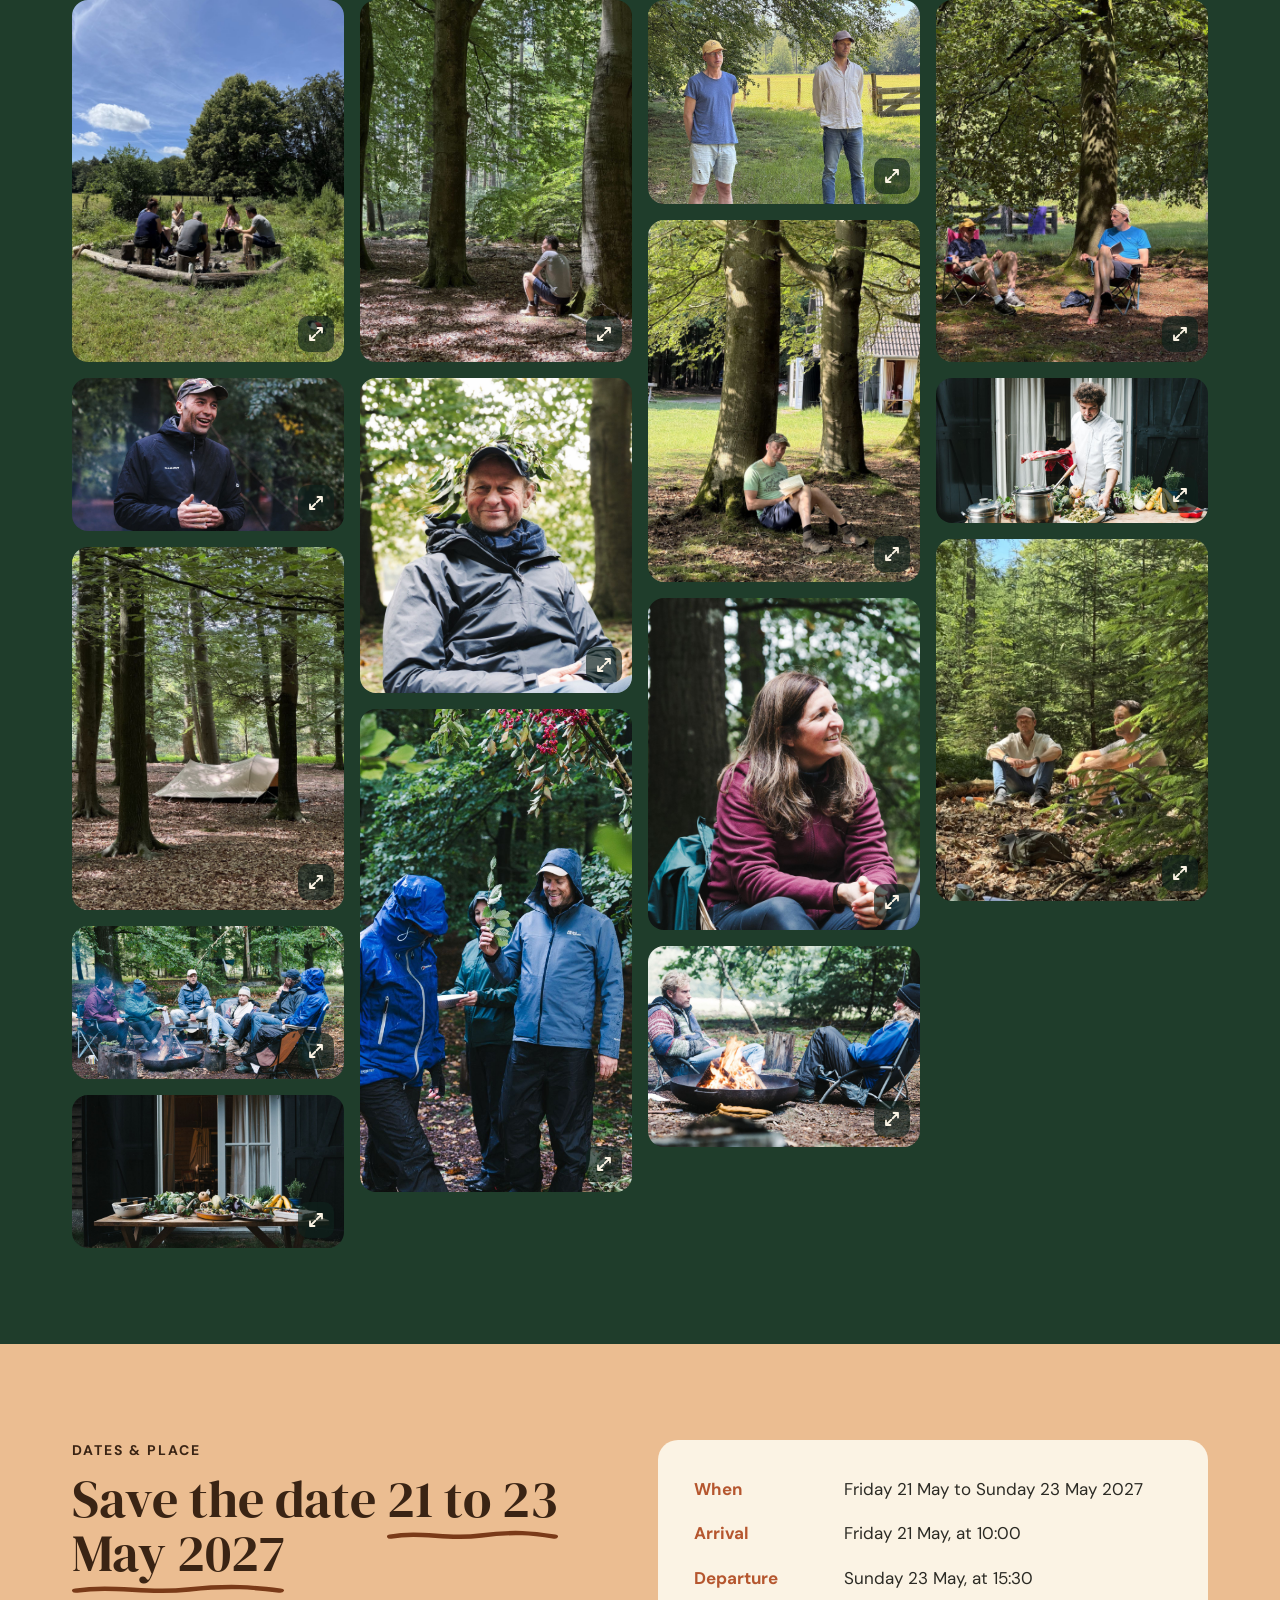
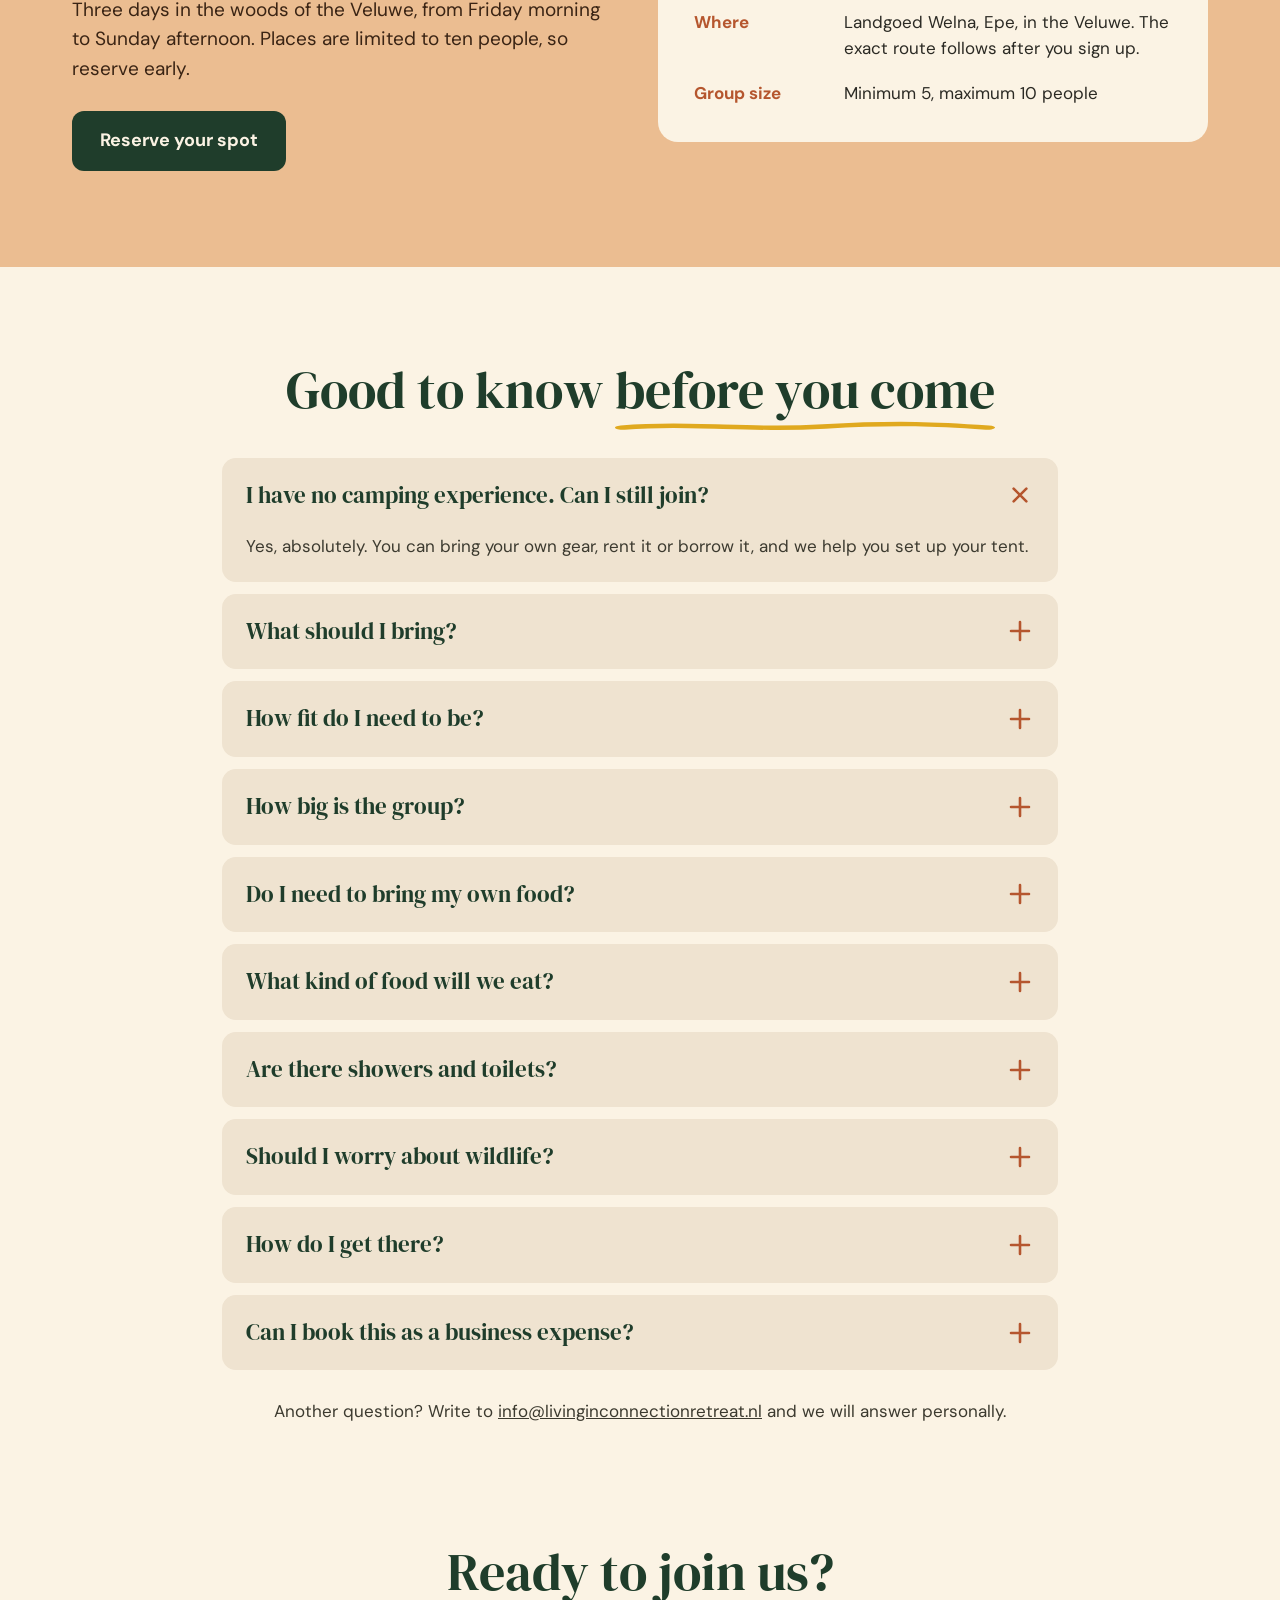
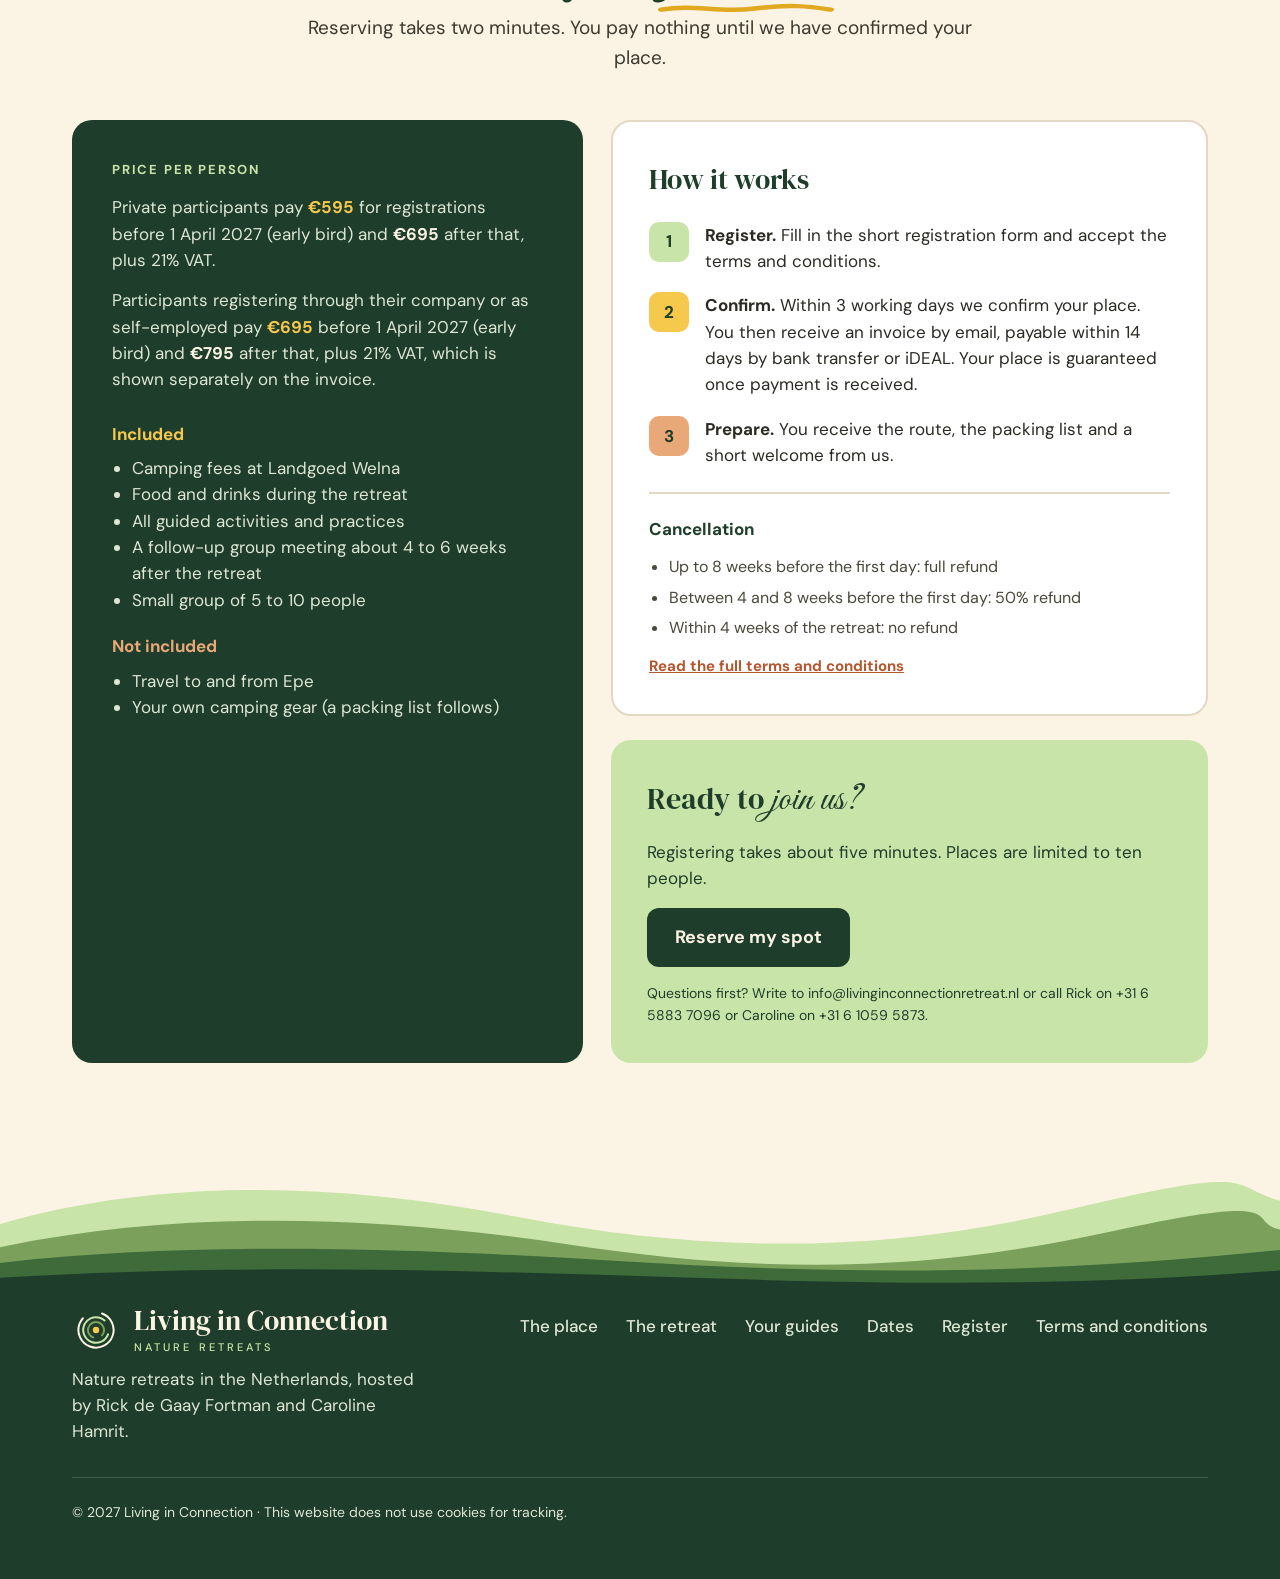
==== commit 179ba9d1: "Headings: replace script accent with serif plus hand-drawn underline Co-Authored-By: Claude Sonnet 5" ====
--- a/index.html
+++ b/index.html
@@ -10,7 +10,7 @@
 <meta property="og:type" content="website"><meta property="og:title" content="Living in Connection Nature Retreat | 21–23 May 2027, Landgoed Welna, Epe"><meta property="og:description" content="A three-day nature retreat with a small group on a secluded estate in the Veluwe. Connect with yourself, each other and nature. 21 to 23 May 2027."><meta property="og:url" content="https://livinginconnectionretreat.nl/"><meta property="og:image" content="https://livinginconnectionretreat.nl/images/hero.jpg?v=3">
 <link rel="preload" href="/fonts/dm-serif-display-latin-400-normal.woff2" as="font" type="font/woff2" crossorigin>
 <link rel="stylesheet" href="/fonts/fonts.css">
-<link rel="stylesheet" href="/css/style.css?v=5">
+<link rel="stylesheet" href="/css/style.css?v=6">
 <script type="application/ld+json">{"@context": "https://schema.org", "@graph": [{"@type": "Organization", "@id": "https://livinginconnectionretreat.nl/#org", "name": "Living in Connection", "url": "https://livinginconnectionretreat.nl/", "logo": "https://livinginconnectionretreat.nl/favicon.svg", "email": "info@livinginconnectionretreat.nl", "founder": [{"@type": "Person", "name": "Rick de Gaay Fortman"}, {"@type": "Person", "name": "Caroline Hamrit"}]}, {"@type": "Event", "name": "Living in Connection Nature Retreat", "description": "A three-day nature retreat with a small group on a secluded estate in the Veluwe: connection to yourself, each other and nature.", "startDate": "2027-05-21T10:00:00+02:00", "endDate": "2027-05-23T15:30:00+02:00", "eventStatus": "https://schema.org/EventScheduled", "eventAttendanceMode": "https://schema.org/OfflineEventAttendanceMode", "location": {"@type": "Place", "name": "Landgoed Welna", "address": {"@type": "PostalAddress", "addressLocality": "Epe", "addressRegion": "Gelderland", "addressCountry": "NL"}}, "image": ["https://livinginconnectionretreat.nl/images/hero.jpg?v=3"], "organizer": {"@id": "https://livinginconnectionretreat.nl/#org"}, "maximumAttendeeCapacity": 10, "offers": [{"@type": "Offer", "name": "Early bird, private (excl. 21% VAT)", "price": "595", "priceCurrency": "EUR", "validFrom": "2026-11-17", "validThrough": "2027-04-01", "availability": "https://schema.org/InStock", "url": "https://livinginconnectionretreat.nl/register/"}, {"@type": "Offer", "name": "Early bird, business (excl. 21% VAT)", "price": "695", "priceCurrency": "EUR", "validFrom": "2026-11-17", "validThrough": "2027-04-01", "availability": "https://schema.org/InStock", "url": "https://livinginconnectionretreat.nl/register/"}, {"@type": "Offer", "name": "Regular, private (excl. 21% VAT)", "price": "695", "priceCurrency": "EUR", "validFrom": "2027-04-01", "validThrough": "2027-05-21", "availability": "https://schema.org/InStock", "url": "https://livinginconnectionretreat.nl/register/"}, {"@type": "Offer", "name": "Regular, business (excl. 21% VAT)", "price": "795", "priceCurrency": "EUR", "validFrom": "2027-04-01", "validThrough": "2027-05-21", "availability": "https://schema.org/InStock", "url": "https://livinginconnectionretreat.nl/register/"}], "performer": [{"@type": "Person", "name": "Rick de Gaay Fortman"}, {"@type": "Person", "name": "Caroline Hamrit"}]}]}</script>
 </head>
 <body>
@@ -20,13 +20,13 @@
 <div class="topbar"><a class="brand" href="/" aria-label="Living in Connection, home"><svg viewBox="0 0 120 120" width="46" height="46" aria-hidden="true" style="display:block;flex:0 0 46px"><circle cx="60" cy="60" r="44" fill="none" stroke="#FBF3E4" stroke-width="5" stroke-linecap="round" stroke-dasharray="222.7 53.8" transform="rotate(-70 60 60)"/><circle cx="60" cy="60" r="32" fill="none" stroke="#C9E4A8" stroke-width="5" stroke-linecap="round" stroke-dasharray="162 39.1" transform="rotate(20 60 60)"/><circle cx="60" cy="60" r="20" fill="none" stroke="#7BA05B" stroke-width="5" stroke-linecap="round" stroke-dasharray="101.2 24.5" transform="rotate(110 60 60)"/><circle cx="60" cy="60" r="8" fill="#F6C84C"/></svg><span><span class="t1">Living in Connection</span><span class="t2">Nature retreats</span></span></a><nav class="main" aria-label="Main"><a href="#welna">The place</a><a href="#retreat">The retreat</a><a href="#hosts">Your guides</a><a href="#dates">Dates</a><a href="#faq">FAQ</a><a class="cta" href="/register/">Reserve your spot</a></nav></div>
 <div class="hero-body">
 <p class="kick">21 to 23 May 2027 · Landgoed Welna, Epe</p>
-<h1>Come home to</h1><span class="script s-xl">yourself</span>
+<h1>Come home to <span class="uw sun">yourself</span></h1>
 <p class="lead">A three-day retreat with a small group on a secluded estate in the Veluwe where we can embrace the power of connection - to ourselves, each other, and nature.</p>
 <a class="btn sun" href="/register/">Reserve your spot</a>
 </div></header>
 <main id="main">
 <section class="place" id="welna"><div class="wrap row">
-<div class="col"><h2 class="h">A secluded estate in the</h2><span class="script s-lg" style="margin:-4px 0 10px;color:var(--fern)">Veluwe</span>
+<div class="col"><h2 class="h" style="margin:0 0 10px">A secluded estate in the <span class="uw gold">Veluwe</span></h2>
 <p style="margin:0 0 18px;font-size:19px;color:var(--soft)">The Welna Estate is a <strong>secluded, centuries-old estate</strong> nestled in <strong>one of the most pristine forests of the Veluwe</strong>, the Netherlands' largest and wildest nature reserve. With over <strong>600 hectares</strong> of rolling woodland, ancient trees, and quiet paths, it offers a rare sense of stillness and depth.</p>
 <p style="margin:0 0 28px;font-size:19px;color:var(--soft)">What makes Welna truly special is its untouched atmosphere: <strong>no cars, no noise, just the pure presence of nature</strong>. It’s a place where time slows down, where you can feel the wisdom of the land, and where <strong>the forest gently invites you back to yourself</strong>.</p>
 <a class="btn" href="/register/">Reserve my spot</a></div>
@@ -35,7 +35,7 @@
 </div></section>
 <div class="band"><img src="/images/intro.jpg" alt="Sunbeams through the autumn forest at Landgoed Welna" loading="lazy"><div class="shade"></div><p>What if the answer you are looking for is <em>already inside you</em>?</p></div>
 <section id="retreat" style="padding:96px 0"><div class="wrap">
-<div class="row"><div class="col" style="flex-basis:460px"><p class="eyebrow">What you will experience</p><h2 class="h">Embrace the power of</h2><span class="script s-lg" style="margin:-4px 0 18px;color:var(--fern)">connection</span>
+<div class="row"><div class="col" style="flex-basis:460px"><p class="eyebrow">What you will experience</p><h2 class="h" style="margin:0 0 18px">Embrace the power of <span class="uw gold">connection</span></h2>
 <p style="font-size:21px;line-height:1.5">Caroline and Rick invite you to a three-day retreat in nature at the Welna Estate, where we connect to <strong>ourselves</strong>, to <strong>each other</strong> and to <strong>nature</strong>.</p>
 <p style="margin:0;font-size:19px;color:var(--soft)">You will find a unique space where your connection to the land becomes a source of inspiration, vision and wisdom, supported by tools and practices that build your skills.</p></div>
 <div class="col" style="flex-basis:440px"><img src="/images/group.jpg" alt="A happy group of participants and hosts in the forest" loading="lazy" style="display:block;width:100%;height:440px;object-fit:cover;border-radius:20px;box-shadow:0 12px 28px rgba(31,61,43,.25)"></div></div>
@@ -49,7 +49,7 @@
 <div class="quote"><p class="qm" aria-hidden="true">“</p><p class="q">This is a place to tap into your inner knowing, with deep reflection and meaningful conversations with peers on the questions that matter most to you.</p></div>
 </div></section>
 <section id="who" style="background:var(--sand);padding:96px 0"><div class="wrap">
-<div class="row" style="gap:40px;margin:0 0 44px"><div class="col" style="flex-basis:460px"><p class="eyebrow">Who it is for</p><h2 class="h">This retreat is for you if you want to</h2><span class="script s-md" style="margin-top:-4px;color:var(--fern)">pause and listen</span></div>
+<div class="row" style="gap:40px;margin:0 0 44px"><div class="col" style="flex-basis:460px"><p class="eyebrow">Who it is for</p><h2 class="h">This retreat is for you if you want to <span class="uw gold">pause and listen</span></h2></div>
 <img src="/images/who.jpg" alt="A participant sitting quietly among tall beech trees in the forest" loading="lazy" style="flex:1 1 340px;min-width:0;aspect-ratio:3/2;height:auto;object-fit:cover;border-radius:20px;transform:rotate(2deg);box-shadow:0 12px 28px rgba(31,61,43,.25)"></div>
 <div class="slider" id="who-slider" role="region" aria-roledescription="carousel" aria-label="Who this retreat is for">
 <div class="track" tabindex="0">
@@ -63,7 +63,7 @@
 </div>
 <div class="sctl"><button type="button" class="nb" data-sprev aria-label="Previous"><svg width="22" height="22" viewBox="0 0 22 22" fill="none" stroke="#1F3D2B" stroke-width="2.5" stroke-linecap="round" stroke-linejoin="round" aria-hidden="true"><path d="M14 4L7 11l7 7"/></svg></button><button type="button" class="nb fill" data-snext aria-label="Next"><svg width="22" height="22" viewBox="0 0 22 22" fill="none" stroke="#FBF3E4" stroke-width="2.5" stroke-linecap="round" stroke-linejoin="round" aria-hidden="true"><path d="M8 4l7 7-7 7"/></svg></button></div>
 </div>
-<div class="get"><div style="text-align:center;margin:0 0 36px"><p class="serif" style="margin:0;font-size:clamp(32px,5vw,44px);line-height:1.05">What you’ll</p><span class="script s-sm" style="margin-top:-2px;color:var(--sun)">get</span></div>
+<div class="get"><div style="text-align:center;margin:0 0 36px"><p class="serif" style="margin:0;font-size:clamp(32px,5vw,48px);line-height:1.1">What you’ll <span class="uw sun">get</span></p></div>
 <ul>
 <li><div class="ico " style="background:#C9E4A8"><svg width="32" height="32" viewBox="0 0 36 36" fill="none" stroke="#1F3D2B" stroke-width="2.4" stroke-linecap="round" stroke-linejoin="round" aria-hidden="true"><path d="M3 31L18 5l15 26z"/><path d="M18 31l-5-9h10z"/></svg></div><span>Space just for you</span></li>
 <li><div class="ico " style="background:#F6C84C"><svg width="32" height="32" viewBox="0 0 36 36" fill="none" stroke="#1F3D2B" stroke-width="2.4" stroke-linecap="round" stroke-linejoin="round" aria-hidden="true"><path d="M4 12h18a4 4 0 1 0-4-4M4 19h26a4 4 0 1 1-4 4M4 26h12"/></svg></div><span>A moment to pause and breathe</span></li>
@@ -73,7 +73,7 @@
 </ul></div>
 </div></section>
 <section id="hosts" class="wrap" style="padding-top:96px;padding-bottom:56px">
-<h2 class="h" style="margin:0 0 44px;text-align:center">Meet your <span class="script s-sm" style="display:inline;color:var(--fern)">guides</span></h2>
+<h2 class="h" style="margin:0 0 44px;text-align:center">Meet your <span class="uw gold">guides</span></h2>
 <div class="hosts">
 <div class="host"><img src="/images/rick.jpg" alt="Portrait of Rick" loading="lazy" style="transform:rotate(-3deg)"><div><h3>Rick de Gaay Fortman</h3><p class="role">Strategy consultant, accredited coach, breathwork teacher and FGASA nature guide · Haarlem</p><p>Rick combines a background in strategy and leadership with a deep love for nature, personal growth and adventure. Outside of his work as a strategy consultant, Rick supports others in their personal growth through coaching, breathwork, nature retreats and leadership trails in Botswana.</p></div></div>
 <div class="host"><img src="/images/caroline.jpg" alt="Portrait of Caroline" loading="lazy" style="transform:rotate(3deg)"><div><h3>Caroline Hamrit</h3><p class="role">Executive coach with 25+ years of experience · the Netherlands</p><p>Caroline helps people live in connection with themselves, each other and nature. She designs leadership programs, leads nature retreats, coaches teams and individuals, and teaches meditation.</p></div></div>
@@ -89,7 +89,7 @@
 <div class="dots"><button type="button" class="dot" data-dot="0" aria-label="Show testimonial 1"><span></span></button><button type="button" class="dot" data-dot="1" aria-label="Show testimonial 2"><span></span></button><button type="button" class="dot" data-dot="2" aria-label="Show testimonial 3"><span></span></button><button type="button" class="dot" data-dot="3" aria-label="Show testimonial 4"><span></span></button></div>
 <button type="button" class="nb fill" data-next aria-label="Next testimonial"><svg width="22" height="22" viewBox="0 0 22 22" fill="none" stroke="#FBF3E4" stroke-width="2.5" stroke-linecap="round" stroke-linejoin="round" aria-hidden="true"><path d="M8 4l7 7-7 7"/></svg></button></div>
 </div></div></div>
-<section id="gallery"><div class="wrap"><div style="text-align:center;margin:0 0 44px"><h2 class="h" style="color:var(--cream)">A glimpse of</h2><span class="script s-md" style="margin-top:-4px;color:var(--sun)">previous retreats</span></div>
+<section id="gallery"><div class="wrap"><div style="text-align:center;margin:0 0 44px"><h2 class="h" style="color:var(--cream)">A glimpse of <span class="uw sun">previous retreats</span></h2></div>
 <div class="masonry">
 <div><button type="button" data-lb="0" aria-label="Enlarge photo 1: Group sitting on logs around a fire circle in a sunny clearing"><img src="/images/gallery/g02.jpg" alt="Group sitting on logs around a fire circle in a sunny clearing" loading="lazy"><span style="position:absolute;right:10px;bottom:10px;width:36px;height:36px;border-radius:10px;background:rgba(15,35,28,.65);display:flex;align-items:center;justify-content:center"><svg width="18" height="18" viewBox="0 0 24 24" fill="none" stroke="#FBF3E4" stroke-width="2.4" stroke-linecap="round" stroke-linejoin="round" aria-hidden="true"><path d="M14 4h6v6M10 20H4v-6M20 4l-7 7M4 20l7-7"/></svg></span></button></div>
 <div><button type="button" data-lb="1" aria-label="Enlarge photo 2: Smiling participant in a cap"><img src="/images/gallery/g13.jpg" alt="Smiling participant in a cap" loading="lazy"><span style="position:absolute;right:10px;bottom:10px;width:36px;height:36px;border-radius:10px;background:rgba(15,35,28,.65);display:flex;align-items:center;justify-content:center"><svg width="18" height="18" viewBox="0 0 24 24" fill="none" stroke="#FBF3E4" stroke-width="2.4" stroke-linecap="round" stroke-linejoin="round" aria-hidden="true"><path d="M14 4h6v6M10 20H4v-6M20 4l-7 7M4 20l7-7"/></svg></span></button></div>
@@ -114,14 +114,14 @@
 <p class="cnt"></p></div>
 </div></section>
 <section id="dates"><div class="wrap row" style="align-items:flex-start">
-<div class="col"><p class="eyebrow" style="color:inherit">Dates &amp; place</p><h2 class="h" style="color:inherit">Save the date</h2><span class="script s-md" style="margin:-4px 0 14px;color:#7A3A18">21 to 23 May 2027</span>
+<div class="col"><p class="eyebrow" style="color:inherit">Dates &amp; place</p><h2 class="h" style="color:inherit;margin:0 0 14px">Save the date <span class="uw rust">21 to 23 May 2027</span></h2>
 <p style="margin:0 0 28px;font-size:19px">Three days in the woods of the Veluwe, from Friday morning to Sunday afternoon. Places are limited to ten people, so reserve early.</p><a class="btn" href="/register/">Reserve your spot</a></div>
 <div class="col" style="flex-basis:440px"><dl class="facts">
 <dt>When</dt><dd>Friday 21 May to Sunday 23 May 2027</dd><dt>Arrival</dt><dd>Friday 21 May, at 10:00</dd><dt>Departure</dt><dd>Sunday 23 May, at 15:30</dd>
 <dt>Where</dt><dd>Landgoed Welna, Epe, in the Veluwe. The exact route follows after you sign up.</dd><dt>Group size</dt><dd>Minimum 5, maximum 10 people</dd>
 </dl></div>
 </div></section>
-<section id="faq"><div style="text-align:center;margin:0 0 40px"><h2 class="h">Good to know</h2><span class="script s-md" style="margin-top:-4px;color:var(--fern)">before you come</span></div>
+<section id="faq"><div style="text-align:center;margin:0 0 40px"><h2 class="h">Good to know <span class="uw gold">before you come</span></h2></div>
 <details open><summary>I have no camping experience. Can I still join?<span class="plus"><svg width="28" height="28" viewBox="0 0 28 28" fill="none" stroke="#B5562E" stroke-width="2.6" stroke-linecap="round" aria-hidden="true"><path d="M14 5v18M5 14h18"/></svg></span></summary><p>Yes, absolutely. You can bring your own gear, rent it or borrow it, and we help you set up your tent.</p></details>
 <details><summary>What should I bring?<span class="plus"><svg width="28" height="28" viewBox="0 0 28 28" fill="none" stroke="#B5562E" stroke-width="2.6" stroke-linecap="round" aria-hidden="true"><path d="M14 5v18M5 14h18"/></svg></span></summary><p>Camping gear, outdoor clothing, sturdy walking shoes or boots, a notebook and pen, and a refillable water bottle. Meals and drinks are provided. A full packing list follows when you sign up.</p></details>
 <details><summary>How fit do I need to be?<span class="plus"><svg width="28" height="28" viewBox="0 0 28 28" fill="none" stroke="#B5562E" stroke-width="2.6" stroke-linecap="round" aria-hidden="true"><path d="M14 5v18M5 14h18"/></svg></span></summary><p>No special fitness is needed. It helps if you can walk 1 to 2 km and sit outdoors comfortably. Some paths are uneven, and a lightweight stool or cushion is handy if sitting on the ground is hard.</p></details>
@@ -134,7 +134,7 @@
 <details><summary>Can I book this as a business expense?<span class="plus"><svg width="28" height="28" viewBox="0 0 28 28" fill="none" stroke="#B5562E" stroke-width="2.6" stroke-linecap="round" aria-hidden="true"><path d="M14 5v18M5 14h18"/></svg></span></summary><p>Yes. If you register through your company or as self-employed, we invoice your business. Add the company name and invoice address in the <a href="/register/" style="color:#B5562E">registration form</a>.</p></details>
 <p style="margin:28px 0 0;text-align:center;color:var(--soft)">Another question? Write to <a href="mailto:info@livinginconnectionretreat.nl">info@livinginconnectionretreat.nl</a> and we will answer personally.</p></section>
 <section id="booking">
-<div style="text-align:center;max-width:720px;margin:0 auto 48px"><h2 class="h">Ready to</h2><span class="script s-md" style="margin:-4px 0 14px;color:var(--fern)">join us?</span><p style="margin:0;font-size:19px;color:var(--soft)">Reserving takes two minutes. You pay nothing until we have confirmed your place.</p></div>
+<div style="text-align:center;max-width:720px;margin:0 auto 48px"><h2 class="h" style="margin:0 0 14px">Ready to <span class="uw gold">join us?</span></h2><p style="margin:0;font-size:19px;color:var(--soft)">Reserving takes two minutes. You pay nothing until we have confirmed your place.</p></div>
 <div style="display:flex;flex-wrap:wrap;gap:28px;align-items:stretch">
 <div class="price-card"><p style="margin:0 0 14px;font-weight:700;letter-spacing:.14em;text-transform:uppercase;font-size:13px;color:#C9E4A8">Price per person</p>
 <p style="margin:0 0 14px" data-late="Private participants pay <strong style=&quot;color:#F6C84C&quot;>€695</strong>, plus 21% VAT.">Private participants pay <strong style="color:#F6C84C">€595</strong> for registrations before 1 April 2027 (early bird) and <strong style="color:#FBF3E4">€695</strong> after that, plus 21% VAT.</p>
--- a/css/style.css
+++ b/css/style.css
@@ -13,6 +13,10 @@
 .col{flex:1 1 420px;min-width:0}
 h2.h{margin:0;font-family:'DM Serif Display',Georgia,serif;font-weight:400;font-size:clamp(34px,5vw,52px);line-height:1.05;color:var(--forest)}
 .s-xl{font-size:clamp(64px,13vw,150px)}.s-lg{font-size:clamp(60px,10vw,120px)}.s-md{font-size:clamp(54px,8.5vw,100px)}.s-sm{font-size:clamp(48px,7vw,84px)}
+.uw{padding-bottom:.14em;background-repeat:no-repeat;background-position:left bottom;background-size:100% .22em;-webkit-box-decoration-break:clone;box-decoration-break:clone}
+.uw.sun{background-image:url("data:image/svg+xml;utf8,<svg xmlns='http://www.w3.org/2000/svg' viewBox='0 0 100 10' preserveAspectRatio='none'><path d='M2 6 C 20 1, 35 9, 55 5 S 85 3, 98 6' fill='none' stroke='%23F6C84C' stroke-width='4' stroke-linecap='round'/></svg>")}
+.uw.gold{background-image:url("data:image/svg+xml;utf8,<svg xmlns='http://www.w3.org/2000/svg' viewBox='0 0 100 10' preserveAspectRatio='none'><path d='M2 6 C 20 1, 35 9, 55 5 S 85 3, 98 6' fill='none' stroke='%23E0A91F' stroke-width='4' stroke-linecap='round'/></svg>")}
+.uw.rust{background-image:url("data:image/svg+xml;utf8,<svg xmlns='http://www.w3.org/2000/svg' viewBox='0 0 100 10' preserveAspectRatio='none'><path d='M2 6 C 20 1, 35 9, 55 5 S 85 3, 98 6' fill='none' stroke='%237A3A18' stroke-width='4' stroke-linecap='round'/></svg>")}
 .btn{display:inline-block;text-decoration:none;padding:16px 28px;border-radius:12px;background:var(--forest);color:var(--cream);font-weight:700;font-size:18px;font-family:inherit;border:0;cursor:pointer}
 .btn.sun{background:var(--sun);color:var(--forest)}
 .btn.ghost{background:transparent;border:2px solid var(--forest);color:var(--forest);padding:14px 22px}
@@ -31,7 +35,7 @@
 nav.main a.cta{padding:11px 22px;border-radius:10px;border:2px solid var(--cream);font-weight:700}
 .hero-body{position:relative;max-width:1240px;width:100%;margin:0 auto;padding:100px 36px 120px}
 .hero-body .kick{margin:0 0 14px;font-weight:700;letter-spacing:.14em;text-transform:uppercase;font-size:15px;color:var(--sun)}
-.hero-body h1{margin:0;font-family:'DM Serif Display',Georgia,serif;font-weight:400;font-size:clamp(44px,7vw,76px);line-height:1.05}
+.hero-body h1{margin:0;font-family:'DM Serif Display',Georgia,serif;font-weight:400;font-size:clamp(46px,8vw,88px);line-height:1.08}
 .hero-body .script{margin-top:-6px;color:var(--cream)}
 .hero-body p.lead{margin:18px 0 36px;font-size:21px;max-width:560px}
 .pagehead{max-width:880px;margin:0 auto;padding:28px 36px 56px;position:relative}
